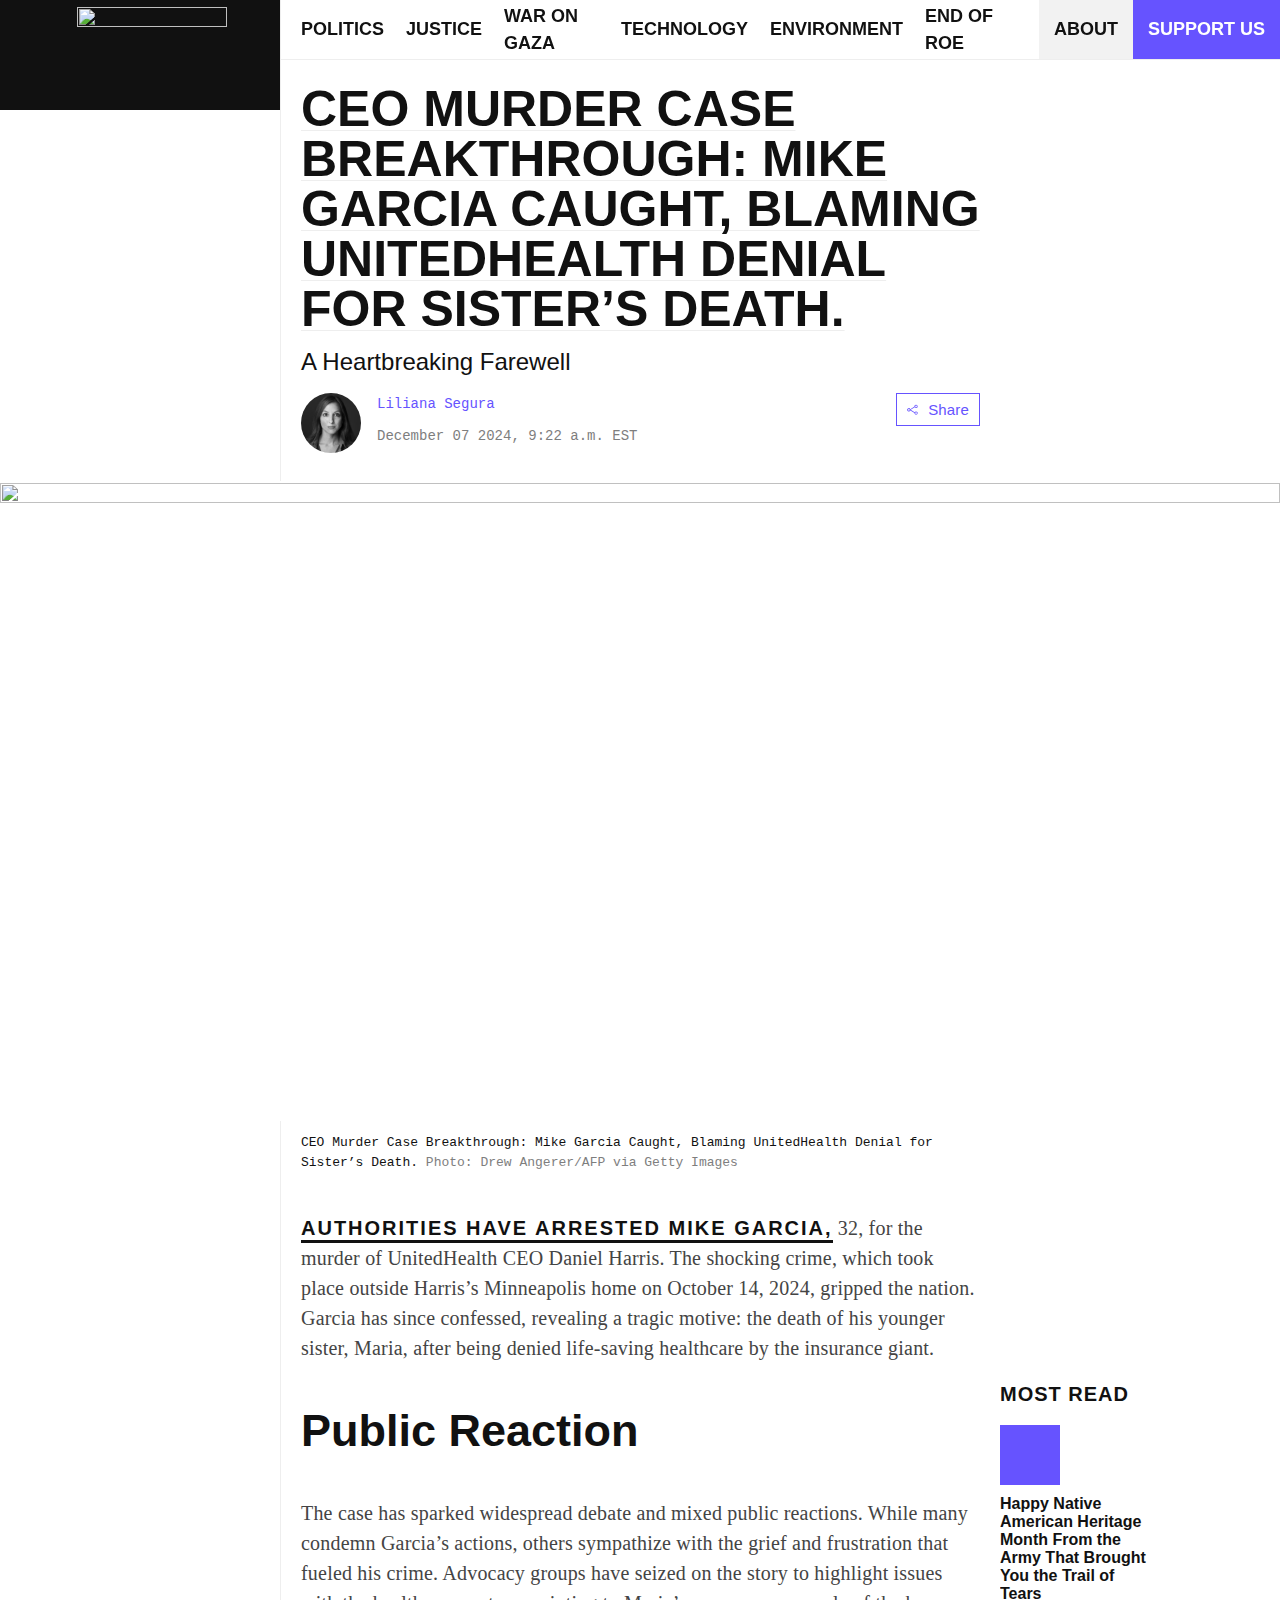
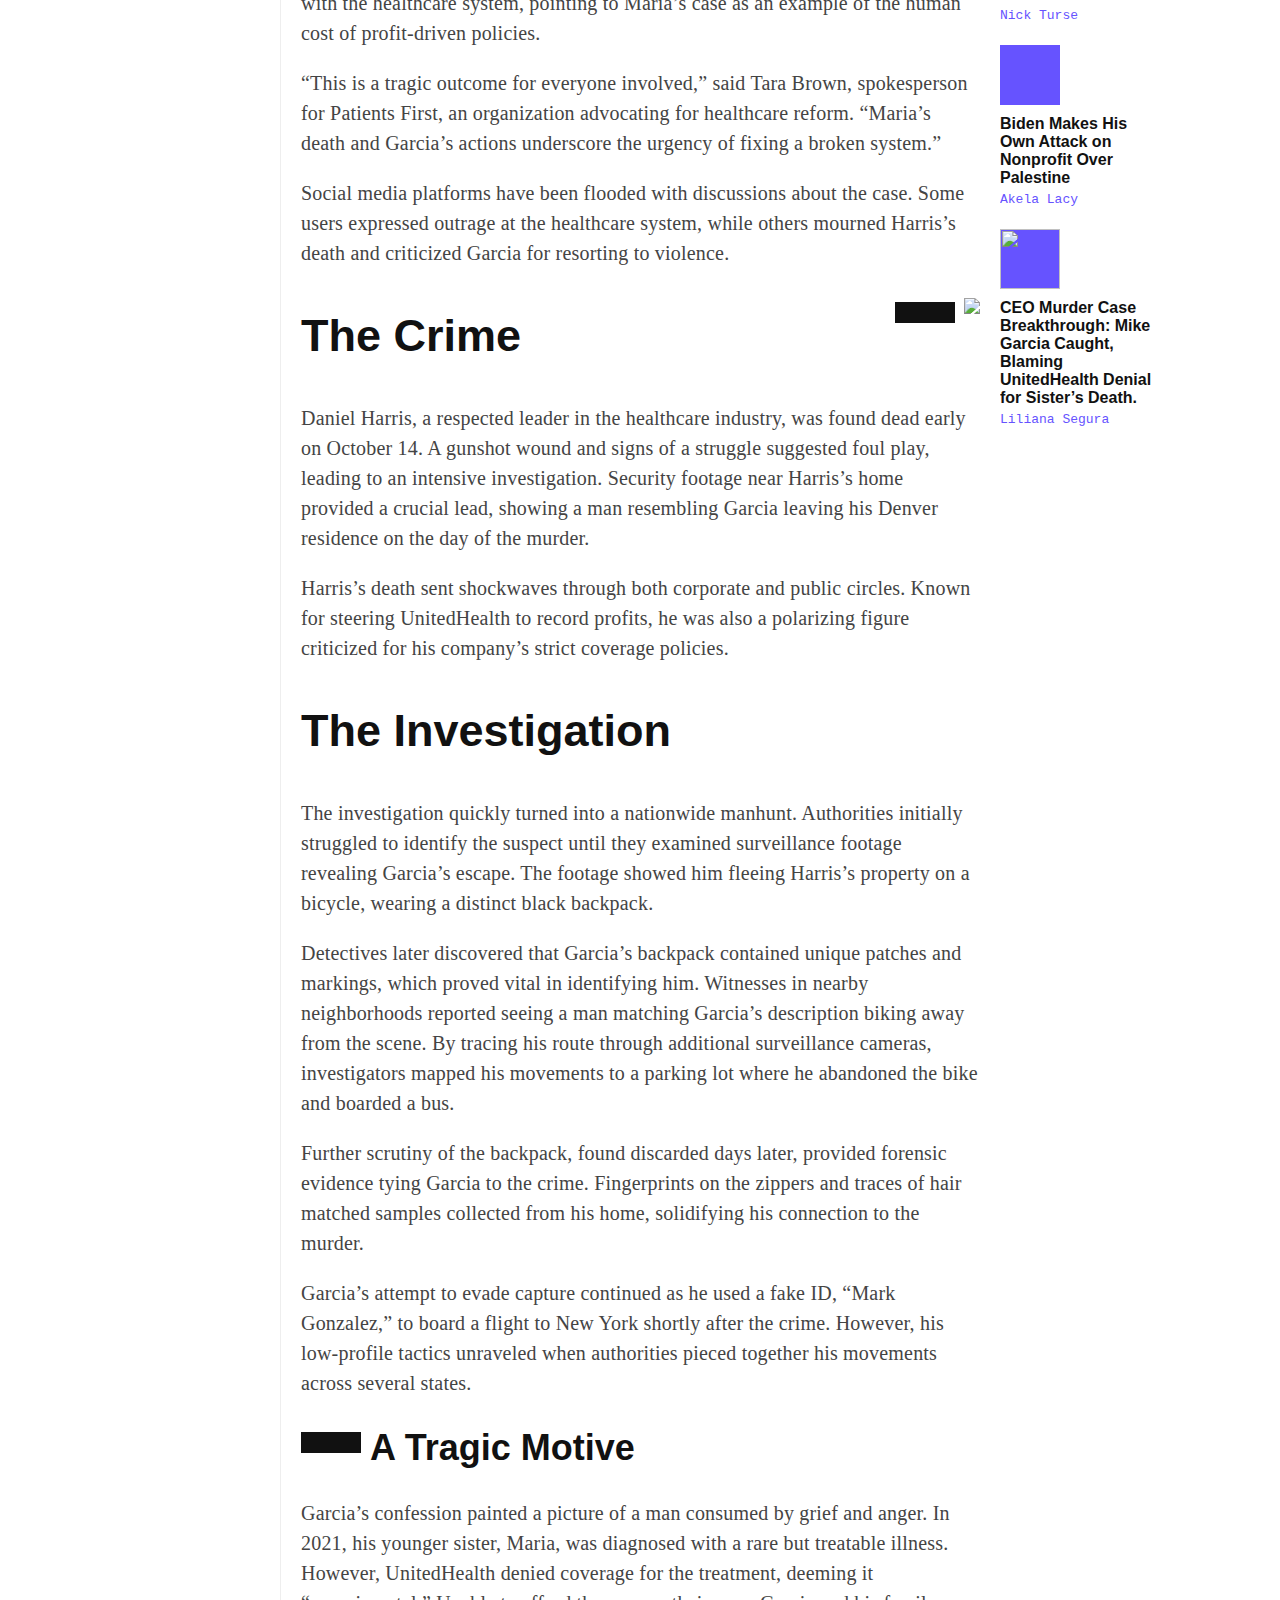
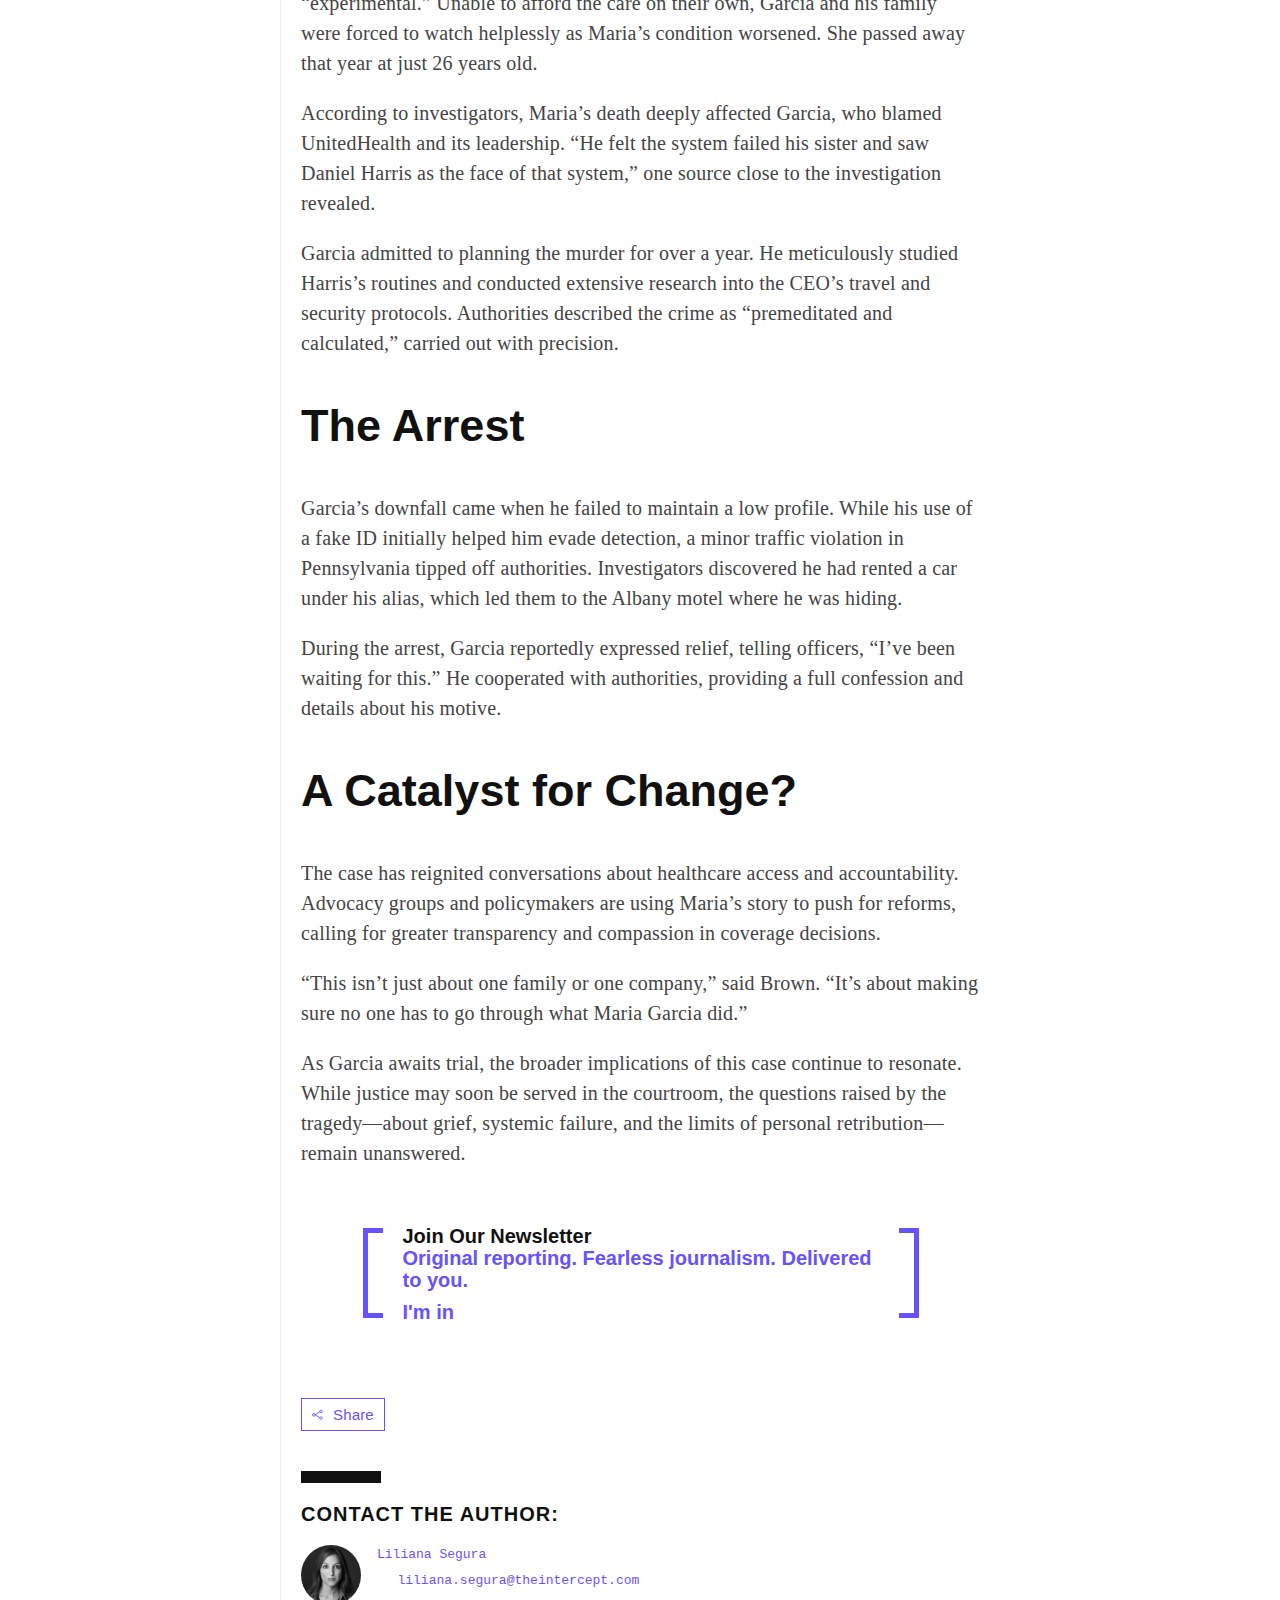
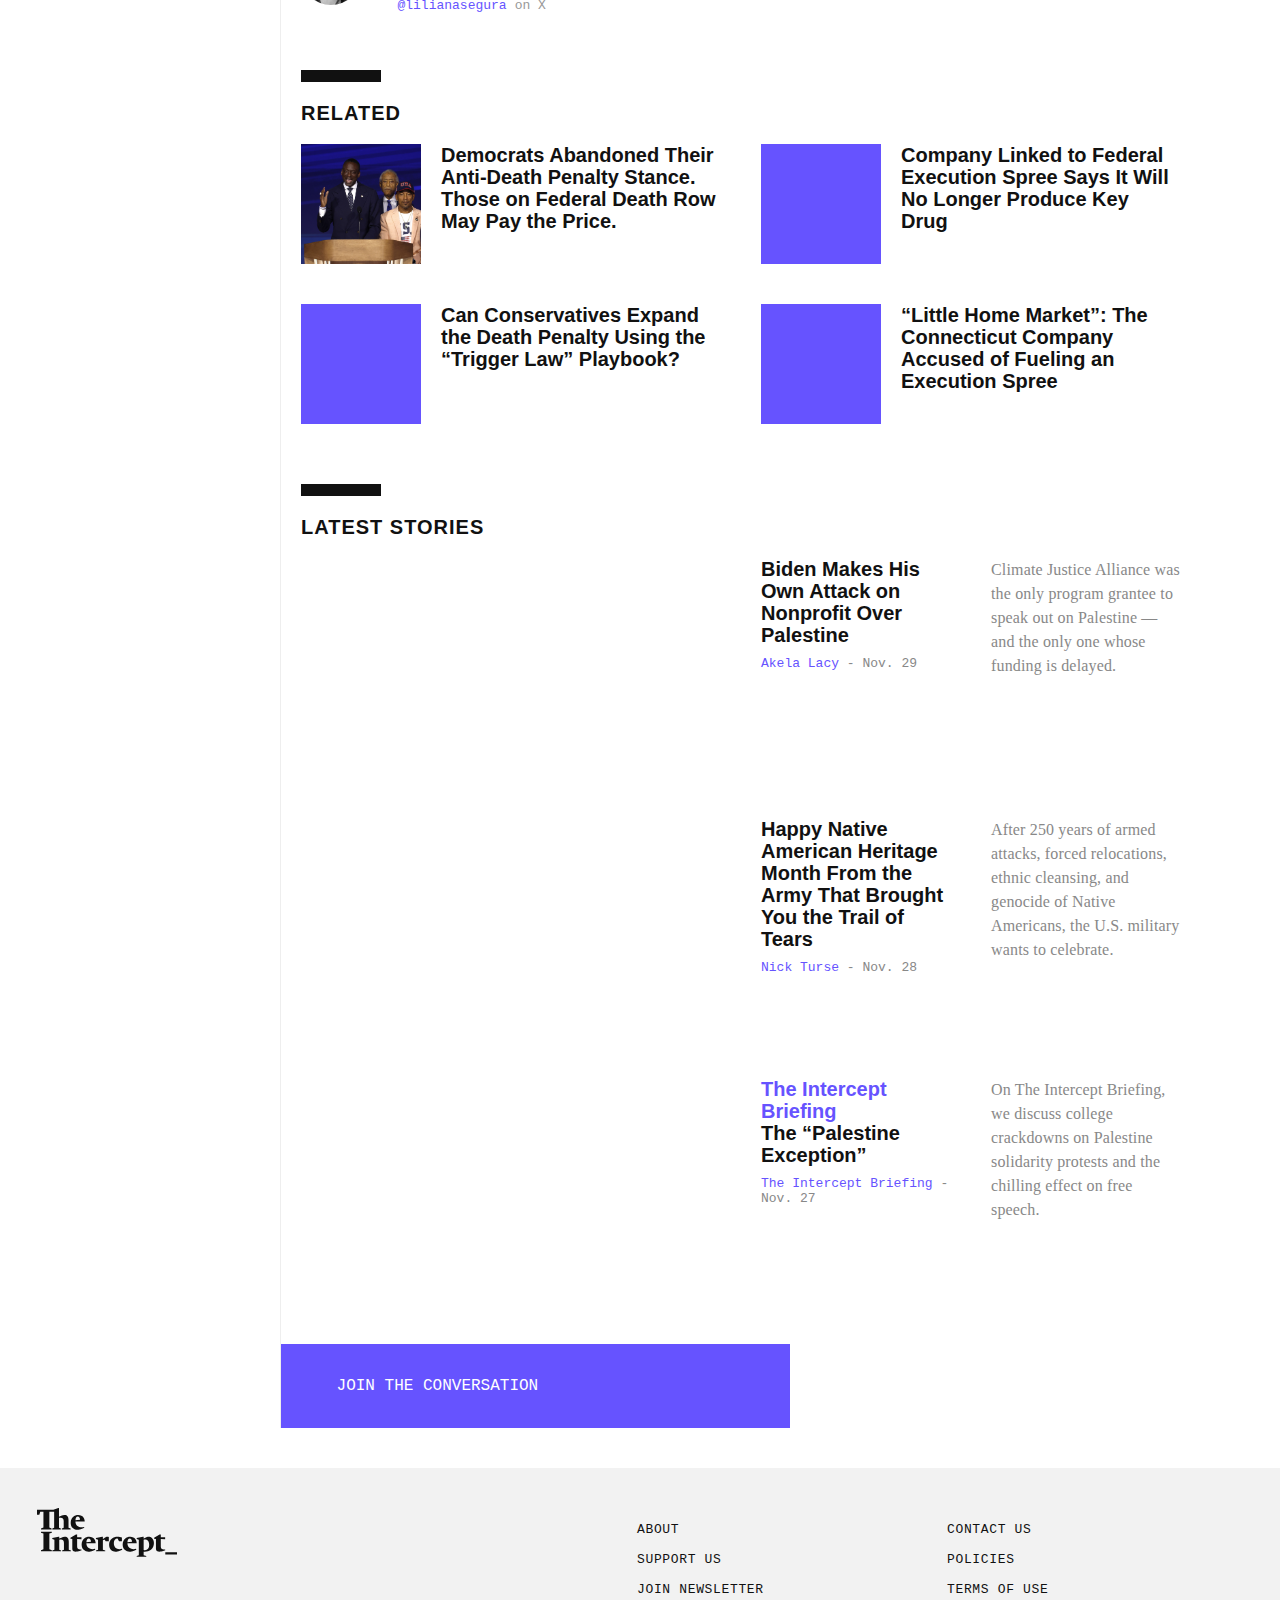
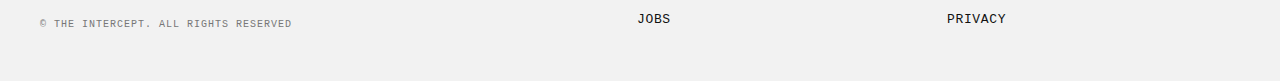
==== theintercept.com/2024/11/27/ceo-murder-case-breakthrough-mike-garcia-caught-blaming-unitedhealth-denial-for-sisters-death/index.html @ 6672f97d "Add files via upload" ====
<!DOCTYPE html>
<!--
 ______  __              ______          __                                       __
/\__  _\/\ \            /\__  _\        /\ \__                                   /\ \__
\/_/\ \/\ \ \___      __\/_/\ \/     ___\ \ ,_\    __   _ __   ___     __   _____\ \ ,_\
   \ \ \ \ \  _ `\  /'__`\ \ \ \   /' _ `\ \ \/  /'__`\/\`'__\/'___\ /'__`\/\ '__`\ \ \/
    \ \ \ \ \ \ \ \/\  __/  \_\ \__/\ \/\ \ \ \_/\  __/\ \ \//\ \__//\  __/\ \ \L\ \ \ \_
     \ \_\ \ \_\ \_\ \____\ /\_____\ \_\ \_\ \__\ \____\\ \_\\ \____\ \____\\ \ ,__/\ \__\
      \/_/  \/_/\/_/\/____/ \/_____/\/_/\/_/\/__/\/____/ \/_/ \/____/\/____/ \ \ \/  \/__/
                                                                              \ \_\
                                                                               \/_/
-->
<html lang="en-US">

<meta http-equiv="content-type" content="text/html;charset=UTF-8" />
<head>
    <meta charset="UTF-8">
    <meta name="viewport" content="width=device-width">
    <link rel="profile" href="http://gmpg.org/xfn/11">
    <link rel="pingback" href="https://theintercept.com/xmlrpc.php">
    <link rel="apple-touch-icon" sizes="57x57" href="../../../../wp-content/themes/intercept/assets/icons/apple-touch-icon-57x57.png">
    <link rel="apple-touch-icon" sizes="60x60" href="../../../../wp-content/themes/intercept/assets/icons/apple-touch-icon-60x60.png">
    <link rel="apple-touch-icon" sizes="72x72" href="../../../../wp-content/themes/intercept/assets/icons/apple-touch-icon-72x72.png">
    <link rel="apple-touch-icon" sizes="76x76" href="../../../../wp-content/themes/intercept/assets/icons/apple-touch-icon-76x76.png">
    <link rel="apple-touch-icon" sizes="114x114" href="../../../../wp-content/themes/intercept/assets/icons/apple-touch-icon-114x114.png">
    <link rel="apple-touch-icon" sizes="120x120" href="../../../../wp-content/themes/intercept/assets/icons/apple-touch-icon-120x120.png">
    <link rel="apple-touch-icon" sizes="144x144" href="../../../../wp-content/themes/intercept/assets/icons/apple-touch-icon-144x144.png">
    <link rel="apple-touch-icon" sizes="152x152" href="../../../../wp-content/themes/intercept/assets/icons/apple-touch-icon-152x152.png">
    <link rel="apple-touch-icon" sizes="180x180" href="../../../../wp-content/themes/intercept/assets/icons/apple-touch-icon-180x180.png">
    <link rel="icon" type="image/png" href="../../../../wp-content/themes/intercept/assets/icons/favicon-32x32.png" sizes="32x32">
    <link rel="icon" type="image/png" href="../../../../wp-content/themes/intercept/assets/icons/android-chrome-192x192.png" sizes="192x192">
    <link rel="icon" type="image/png" href="../../../../wp-content/themes/intercept/assets/icons/favicon-96x96.png" sizes="96x96">
    <link rel="icon" type="image/png" href="../../../../wp-content/themes/intercept/assets/icons/favicon-16x16.png" sizes="16x16">
    <link rel="shortcut icon" href="https://theintercept.com/wp-content/themes/intercept/assets/icons/favicon.ico">
    <meta name="theme-color" content="#000000" />

    <link rel="preload" href="https://theintercept.com/wp-content/themes/intercept/assets/fonts/TIActuBetaHeavy.woff2" as="font" type="font/woff2" crossorigin>
    <link rel="preload" href="https://theintercept.com/wp-content/themes/intercept/assets/fonts/TIActuBetaBold.woff2" as="font" type="font/woff2" crossorigin>
    <link rel="preload" href="https://theintercept.com/wp-content/themes/intercept/assets/fonts/TIActuBetaMonoRegular.woff2" as="font" type="font/woff2" crossorigin>
    <link rel="preload" href="https://theintercept.com/wp-content/themes/intercept/assets/fonts/TI-Icons-2.woff2" as="font" type="font/woff2" crossorigin>

    <meta name='robots' content='index, follow, max-image-preview:large, max-snippet:-1, max-video-preview:-1' />
    <style>
        img:is([sizes="auto" i], [sizes^="auto," i]) {
            contain-intrinsic-size: 3000px 1500px
        }
    </style>

    <title>CEO Murder Case Breakthrough: Mike Garcia Caught, Blaming UnitedHealth Denial for Sister’s Death.</title>
    <meta name="description" content="CEO Murder Case Breakthrough: Mike Garcia Caught, Blaming UnitedHealth Denial for Sister’s Death." />
    <link rel="canonical" href="index.html" />
    <meta property="og:locale" content="en_US" />
    <meta property="og:type" content="article" />
    <meta property="og:title" content="CEO Murder Case Breakthrough: Mike Garcia Caught, Blaming UnitedHealth Denial for Sister’s Death." />
    <meta property="og:description" content="CEO Murder Case Breakthrough: Mike Garcia Caught, Blaming UnitedHealth Denial for Sister’s Death." />
    <meta property="og:url" content="https://theintercept.com/2024/11/27/biden-trump-commutations-death-row-executions/" />
    <meta property="og:site_name" content="The Intercept" />
    <meta property="article:author" content="https://www.facebook.com/lilianasegura" />
    <meta property="article:published_time" content="2024-11-27T16:27:50+00:00" />
    <meta property="article:modified_time" content="2024-12-01T01:17:07+00:00" />
    <meta name="author" content="Liliana Segura" />
    <meta name="twitter:card" content="summary_large_image" />
    <meta name="twitter:image" content="https://theintercept.com/wp-content/uploads/2024/11/GettyImages-2186002703-e1732716864247.jpg?fit=7307%2C3653&w=2048" />
    <meta name="twitter:site" content="@theintercept" />
    <meta name="twitter:label1" content="Written by" />
    <meta name="twitter:data1" content="Liliana Segura" />
    <meta name="twitter:label2" content="Est. reading time" />
    <meta name="twitter:data2" content="7 minutes" />
    <script type="application/ld+json" class="yoast-schema-graph">{"@context":"https://schema.org","@graph":[{"@type":"WebPage","@id":"https://theintercept.com/2024/11/27/biden-trump-commutations-death-row-executions/","url":"https://theintercept.com/2024/11/27/biden-trump-commutations-death-row-executions/","name":"CEO Murder Case Breakthrough: Mike Garcia Caught, Blaming UnitedHealth Denial for Sister’s Death.","isPartOf":{"@id":"https://theintercept.com/#website"},"primaryImageOfPage":{"@id":"https://theintercept.com/2024/11/27/biden-trump-commutations-death-row-executions/#primaryimage"},"image":{"@id":"https://theintercept.com/2024/11/27/biden-trump-commutations-death-row-executions/#primaryimage"},"thumbnailUrl":"https://theintercept.com/wp-content/uploads/2024/11/GettyImages-2186002703-e1732716864247.jpg?fit=7307%2C3653","datePublished":"2024-11-27T16:27:50+00:00","dateModified":"2024-12-01T01:17:07+00:00","author":{"@id":"https://theintercept.com/#/schema/person/10b9a600c3a741c66a75d895106a2e74"},"description":"With Donald Trump returning to the White House, only mass commutations by Biden will stop another federal execution spree.","breadcrumb":{"@id":"https://theintercept.com/2024/11/27/biden-trump-commutations-death-row-executions/#breadcrumb"},"inLanguage":"en-US","potentialAction":[{"@type":"ReadAction","target":["https://theintercept.com/2024/11/27/biden-trump-commutations-death-row-executions/"]}]},{"@type":"ImageObject","inLanguage":"en-US","@id":"https://theintercept.com/2024/11/27/biden-trump-commutations-death-row-executions/#primaryimage","url":"https://theintercept.com/wp-content/uploads/2024/11/GettyImages-2186002703-e1732716864247.jpg?fit=7307%2C3653","contentUrl":"https://theintercept.com/wp-content/uploads/2024/11/GettyImages-2186002703-e1732716864247.jpg?fit=7307%2C3653","width":7307,"height":3653,"caption":"President Joe Biden walks through the Rose Garden before pardoning the National Thanksgiving Turkeys Peach and Blosson during an event on the South Lawn of the White House in Washington, D.C., on November 25, 2024."},{"@type":"BreadcrumbList","@id":"https://theintercept.com/2024/11/27/biden-trump-commutations-death-row-executions/#breadcrumb","itemListElement":[{"@type":"ListItem","position":1,"name":"Home","item":"https://theintercept.com/"},{"@type":"ListItem","position":2,"name":"CEO Murder Case Breakthrough: Mike Garcia Caught, Blaming UnitedHealth Denial for Sister’s Death."}]},{"@type":"WebSite","@id":"https://theintercept.com/#website","url":"https://theintercept.com/","name":"The Intercept","description":"","potentialAction":[{"@type":"SearchAction","target":{"@type":"EntryPoint","urlTemplate":"https://theintercept.com/?s={search_term_string}"},"query-input":"required name=search_term_string"}],"inLanguage":"en-US"},{"@type":"Person","@id":"https://theintercept.com/#/schema/person/10b9a600c3a741c66a75d895106a2e74","name":"Liliana Segura","image":{"@type":"ImageObject","inLanguage":"en-US","@id":"https://theintercept.com/#/schema/person/image/6a15698508a372350ef7f65454e77b45","url":"https://theintercept.com/wp-content/uploads/2018/04/Q2A3391-1523551189.jpg","contentUrl":"https://theintercept.com/wp-content/uploads/2018/04/Q2A3391-1523551189.jpg","caption":"Liliana Segura"},"description":"Liliana Segura is an award-winning investigative journalist covering the U.S. criminal justice system, with a longtime focus on harsh sentencing, the death penalty, and wrongful convictions. She was previously an associate editor at the Nation Magazine, where she edited a number of award-winning stories and earned a 2014 Media for a Just Society Award for her writing on prison profiteering. While at The Intercept, Segura has received the Texas Gavel Award in 2016 and the 2017 Innocence Network Journalism Award for her investigations into convictions in Arizona and Ohio. In 2019 she was honored in the Abolitionist category of the Frederick Douglass 200, a recognition given by the Frederick Douglass Family Initiatives and the Antiracist Research and Policy Center at American University. Segura has appeared on NPR, MSNBC, CNN International, Democracy Now!, and numerous other outlets. Her speaking engagements have included public interviews with authors such as Michelle Alexander and Bryan Stevenson. Her writing has appeared in the Washington Post and Colorlines, and has been reprinted in outlets ranging from prison magazines to the anthologies \"The Best American Legal Writing\" and \"Against Equality: Prisons Will Not Protect You.” She lives in Nashville, Tennessee.","sameAs":["https://www.facebook.com/lilianasegura"],"url":"https://theintercept.com/staff/liliana-segura/"}]}</script>


    <link rel='dns-prefetch' href='http://cdn.parsely.com/' />
    <link rel='dns-prefetch' href='http://stats.wp.com/' />
    <link rel='dns-prefetch' href='http://www.googletagmanager.com/' />
    <link rel='stylesheet' id='wp-block-library-css' href='../../../../wp-includes/css/dist/block-library/style.min9704.css?ver=6.7.1' media='all' />
    <style id='wp-block-library-theme-inline-css'>
        .wp-block-audio :where(figcaption) {
            color: #555;
            font-size: 13px;
            text-align: center
        }

        .is-dark-theme .wp-block-audio :where(figcaption) {
            color: #ffffffa6
        }

        .wp-block-audio {
            margin: 0 0 1em
        }

        .wp-block-code {
            border: 1px solid #ccc;
            border-radius: 4px;
            font-family: Menlo,Consolas,monaco,monospace;
            padding: .8em 1em
        }

        .wp-block-embed :where(figcaption) {
            color: #555;
            font-size: 13px;
            text-align: center
        }

        .is-dark-theme .wp-block-embed :where(figcaption) {
            color: #ffffffa6
        }

        .wp-block-embed {
            margin: 0 0 1em
        }

        .blocks-gallery-caption {
            color: #555;
            font-size: 13px;
            text-align: center
        }

        .is-dark-theme .blocks-gallery-caption {
            color: #ffffffa6
        }

        :root :where(.wp-block-image figcaption) {
            color: #555;
            font-size: 13px;
            text-align: center
        }

        .is-dark-theme :root :where(.wp-block-image figcaption) {
            color: #ffffffa6
        }

        .wp-block-image {
            margin: 0 0 1em
        }

        .wp-block-pullquote {
            border-bottom: 4px solid;
            border-top: 4px solid;
            color: currentColor;
            margin-bottom: 1.75em
        }

            .wp-block-pullquote cite, .wp-block-pullquote footer, .wp-block-pullquote__citation {
                color: currentColor;
                font-size: .8125em;
                font-style: normal;
                text-transform: uppercase
            }

        .wp-block-quote {
            border-left: .25em solid;
            margin: 0 0 1.75em;
            padding-left: 1em
        }

            .wp-block-quote cite, .wp-block-quote footer {
                color: currentColor;
                font-size: .8125em;
                font-style: normal;
                position: relative
            }

            .wp-block-quote:where(.has-text-align-right) {
                border-left: none;
                border-right: .25em solid;
                padding-left: 0;
                padding-right: 1em
            }

            .wp-block-quote:where(.has-text-align-center) {
                border: none;
                padding-left: 0
            }

            .wp-block-quote.is-large, .wp-block-quote.is-style-large, .wp-block-quote:where(.is-style-plain) {
                border: none
            }

        .wp-block-search .wp-block-search__label {
            font-weight: 700
        }

        .wp-block-search__button {
            border: 1px solid #ccc;
            padding: .375em .625em
        }

        :where(.wp-block-group.has-background) {
            padding: 1.25em 2.375em
        }

        .wp-block-separator.has-css-opacity {
            opacity: .4
        }

        .wp-block-separator {
            border: none;
            border-bottom: 2px solid;
            margin-left: auto;
            margin-right: auto
        }

            .wp-block-separator.has-alpha-channel-opacity {
                opacity: 1
            }

            .wp-block-separator:not(.is-style-wide):not(.is-style-dots) {
                width: 100px
            }

            .wp-block-separator.has-background:not(.is-style-dots) {
                border-bottom: none;
                height: 1px
            }

            .wp-block-separator.has-background:not(.is-style-wide):not(.is-style-dots) {
                height: 2px
            }

        .wp-block-table {
            margin: 0 0 1em
        }

            .wp-block-table td, .wp-block-table th {
                word-break: normal
            }

            .wp-block-table :where(figcaption) {
                color: #555;
                font-size: 13px;
                text-align: center
            }

        .is-dark-theme .wp-block-table :where(figcaption) {
            color: #ffffffa6
        }

        .wp-block-video :where(figcaption) {
            color: #555;
            font-size: 13px;
            text-align: center
        }

        .is-dark-theme .wp-block-video :where(figcaption) {
            color: #ffffffa6
        }

        .wp-block-video {
            margin: 0 0 1em
        }

        :root :where(.wp-block-template-part.has-background) {
            margin-bottom: 0;
            margin-top: 0;
            padding: 1.25em 2.375em
        }
    </style>
    <style id='safe-svg-svg-icon-style-inline-css'>
        .safe-svg-cover {
            text-align: center
        }

            .safe-svg-cover .safe-svg-inside {
                display: inline-block;
                max-width: 100%
            }

            .safe-svg-cover svg {
                height: 100%;
                max-height: 100%;
                max-width: 100%;
                width: 100%
            }
    </style>
    <style id='wp-parsely-recommendations-style-inline-css'>
        .parsely-recommendations-list-title {
            font-size: 1.2em
        }

        .parsely-recommendations-list {
            list-style: none;
            padding: unset
        }

        .parsely-recommendations-cardbody {
            overflow: hidden;
            padding: .8em;
            text-overflow: ellipsis;
            white-space: nowrap
        }

        .parsely-recommendations-cardmedia {
            padding: .8em .8em 0
        }
    </style>
    <link rel='stylesheet' id='mediaelement-css' href='../../../../wp-includes/js/mediaelement/mediaelementplayer-legacy.min1f61.css?ver=4.2.17' media='all' />
    <link rel='stylesheet' id='wp-mediaelement-css' href='../../../../wp-includes/js/mediaelement/wp-mediaelement.min9704.css?ver=6.7.1' media='all' />
    <style id='jetpack-sharing-buttons-style-inline-css'>
        .jetpack-sharing-buttons__services-list {
            display: flex;
            flex-direction: row;
            flex-wrap: wrap;
            gap: 0;
            list-style-type: none;
            margin: 5px;
            padding: 0
        }

            .jetpack-sharing-buttons__services-list.has-small-icon-size {
                font-size: 12px
            }

            .jetpack-sharing-buttons__services-list.has-normal-icon-size {
                font-size: 16px
            }

            .jetpack-sharing-buttons__services-list.has-large-icon-size {
                font-size: 24px
            }

            .jetpack-sharing-buttons__services-list.has-huge-icon-size {
                font-size: 36px
            }

        @media print {
            .jetpack-sharing-buttons__services-list {
                display: none !important
            }
        }

        .editor-styles-wrapper .wp-block-jetpack-sharing-buttons {
            gap: 0;
            padding-inline-start: 0
        }

        ul.jetpack-sharing-buttons__services-list.has-background {
            padding: 1.25em 2.375em
        }
    </style>
    <style id='intercept-newsletter-style-inline-css'>
        .newsletter-block__wrapper::before {
            content: '';
            position: absolute;
            top: -12px;
            bottom: -12px;
            left: 15px;
            max-width: 355px;
            right: 15px;
            z-index: 0;
        }
    </style>
    <link rel='stylesheet' id='intercept-category-showcase-style-css' href='../../../../wp-content/themes/intercept/blocks/category-showcase/category-showcase9704.css?ver=6.7.1' media='all' />
    <link rel='stylesheet' id='intercept-podcast-showcase-style-css' href='../../../../wp-content/themes/intercept/blocks/podcast-showcase/podcast-showcase9704.css?ver=6.7.1' media='all' />
    <link rel='stylesheet' id='intercept-top-stories-style-css' href='../../../../wp-content/themes/intercept/blocks/top-stories/top-stories9704.css?ver=6.7.1' media='all' />
    <style id='elasticpress-facet-style-inline-css'>
        .widget_ep-facet input[type=search], .wp-block-elasticpress-facet input[type=search] {
            margin-bottom: 1rem
        }

        .widget_ep-facet .searchable .inner, .wp-block-elasticpress-facet .searchable .inner {
            max-height: 20em;
            overflow: scroll
        }

        .widget_ep-facet .term.hide, .wp-block-elasticpress-facet .term.hide {
            display: none
        }

        .widget_ep-facet .empty-term, .wp-block-elasticpress-facet .empty-term {
            opacity: .5;
            position: relative
        }

            .widget_ep-facet .empty-term:after, .wp-block-elasticpress-facet .empty-term:after {
                bottom: 0;
                content: " ";
                display: block;
                left: 0;
                position: absolute;
                right: 0;
                top: 0;
                width: 100%;
                z-index: 2
            }

        .widget_ep-facet .level-1, .wp-block-elasticpress-facet .level-1 {
            padding-left: 20px
        }

        .widget_ep-facet .level-2, .wp-block-elasticpress-facet .level-2 {
            padding-left: 40px
        }

        .widget_ep-facet .level-3, .wp-block-elasticpress-facet .level-3 {
            padding-left: 60px
        }

        .widget_ep-facet .level-4, .wp-block-elasticpress-facet .level-4 {
            padding-left: 5pc
        }

        .widget_ep-facet .level-5, .wp-block-elasticpress-facet .level-5 {
            padding-left: 75pt
        }

        .widget_ep-facet input[disabled], .wp-block-elasticpress-facet input[disabled] {
            cursor: pointer;
            opacity: 1
        }

        .widget_ep-facet .term a, .wp-block-elasticpress-facet .term a {
            -webkit-box-align: center;
            -ms-flex-align: center;
            align-items: center;
            display: -webkit-box;
            display: -ms-flexbox;
            display: flex;
            position: relative
        }

            .widget_ep-facet .term a:hover .ep-checkbox, .wp-block-elasticpress-facet .term a:hover .ep-checkbox {
                background-color: #ccc
            }

        .ep-checkbox {
            -webkit-box-align: center;
            -ms-flex-align: center;
            -ms-flex-negative: 0;
            -webkit-box-pack: center;
            -ms-flex-pack: center;
            align-items: center;
            background-color: #eee;
            display: -webkit-box;
            display: -ms-flexbox;
            display: flex;
            flex-shrink: 0;
            height: 1em;
            justify-content: center;
            margin-right: .25em;
            width: 1em
        }

            .ep-checkbox:after {
                border: solid #fff;
                border-width: 0 .125em .125em 0;
                content: "";
                display: none;
                height: .5em;
                -webkit-transform: rotate(45deg);
                transform: rotate(45deg);
                width: .25em
            }

            .ep-checkbox.checked {
                background-color: #5e5e5e
            }

                .ep-checkbox.checked:after {
                    display: block
                }
    </style>
    <link rel='stylesheet' id='elasticpress-related-posts-block-css' href='../../../../wp-content/mu-plugins/search/elasticpress/dist/css/related-posts-block-styles.min3a05.css?ver=4.2.2' media='all' />
    <style id='global-styles-inline-css'>
        :root {
            --wp--preset--aspect-ratio--square: 1;
            --wp--preset--aspect-ratio--4-3: 4/3;
            --wp--preset--aspect-ratio--3-4: 3/4;
            --wp--preset--aspect-ratio--3-2: 3/2;
            --wp--preset--aspect-ratio--2-3: 2/3;
            --wp--preset--aspect-ratio--16-9: 16/9;
            --wp--preset--aspect-ratio--9-16: 9/16;
            --wp--preset--color--black: #000000;
            --wp--preset--color--cyan-bluish-gray: #abb8c3;
            --wp--preset--color--white: #ffffff;
            --wp--preset--color--pale-pink: #f78da7;
            --wp--preset--color--vivid-red: #cf2e2e;
            --wp--preset--color--luminous-vivid-orange: #ff6900;
            --wp--preset--color--luminous-vivid-amber: #fcb900;
            --wp--preset--color--light-green-cyan: #7bdcb5;
            --wp--preset--color--vivid-green-cyan: #00d084;
            --wp--preset--color--pale-cyan-blue: #8ed1fc;
            --wp--preset--color--vivid-cyan-blue: #0693e3;
            --wp--preset--color--vivid-purple: #9b51e0;
            --wp--preset--color--light-purple: #F7F7FF;
            --wp--preset--color--light-gray: #eeeeee;
            --wp--preset--color--blue: #64B5F6;
            --wp--preset--color--light-blue: #c9d5ff;
            --wp--preset--color--yellow: #f7e871;
            --wp--preset--gradient--vivid-cyan-blue-to-vivid-purple: linear-gradient(135deg,rgba(6,147,227,1) 0%,rgb(155,81,224) 100%);
            --wp--preset--gradient--light-green-cyan-to-vivid-green-cyan: linear-gradient(135deg,rgb(122,220,180) 0%,rgb(0,208,130) 100%);
            --wp--preset--gradient--luminous-vivid-amber-to-luminous-vivid-orange: linear-gradient(135deg,rgba(252,185,0,1) 0%,rgba(255,105,0,1) 100%);
            --wp--preset--gradient--luminous-vivid-orange-to-vivid-red: linear-gradient(135deg,rgba(255,105,0,1) 0%,rgb(207,46,46) 100%);
            --wp--preset--gradient--very-light-gray-to-cyan-bluish-gray: linear-gradient(135deg,rgb(238,238,238) 0%,rgb(169,184,195) 100%);
            --wp--preset--gradient--cool-to-warm-spectrum: linear-gradient(135deg,rgb(74,234,220) 0%,rgb(151,120,209) 20%,rgb(207,42,186) 40%,rgb(238,44,130) 60%,rgb(251,105,98) 80%,rgb(254,248,76) 100%);
            --wp--preset--gradient--blush-light-purple: linear-gradient(135deg,rgb(255,206,236) 0%,rgb(152,150,240) 100%);
            --wp--preset--gradient--blush-bordeaux: linear-gradient(135deg,rgb(254,205,165) 0%,rgb(254,45,45) 50%,rgb(107,0,62) 100%);
            --wp--preset--gradient--luminous-dusk: linear-gradient(135deg,rgb(255,203,112) 0%,rgb(199,81,192) 50%,rgb(65,88,208) 100%);
            --wp--preset--gradient--pale-ocean: linear-gradient(135deg,rgb(255,245,203) 0%,rgb(182,227,212) 50%,rgb(51,167,181) 100%);
            --wp--preset--gradient--electric-grass: linear-gradient(135deg,rgb(202,248,128) 0%,rgb(113,206,126) 100%);
            --wp--preset--gradient--midnight: linear-gradient(135deg,rgb(2,3,129) 0%,rgb(40,116,252) 100%);
            --wp--preset--font-size--small: 13px;
            --wp--preset--font-size--medium: 20px;
            --wp--preset--font-size--large: 36px;
            --wp--preset--font-size--x-large: 42px;
            --wp--preset--font-family--swift-neue: SwiftNeue;
            --wp--preset--font-family--ti-actu-beta: TIActuBeta;
            --wp--preset--font-family--ti-icons: TI-Icons;
            --wp--preset--font-family--tiactu-beta-mono: TIActuBetaMono;
            --wp--preset--spacing--20: 0.44rem;
            --wp--preset--spacing--30: 0.67rem;
            --wp--preset--spacing--40: 1rem;
            --wp--preset--spacing--50: 1.5rem;
            --wp--preset--spacing--60: 2.25rem;
            --wp--preset--spacing--70: 3.38rem;
            --wp--preset--spacing--80: 5.06rem;
            --wp--preset--shadow--natural: 6px 6px 9px rgba(0, 0, 0, 0.2);
            --wp--preset--shadow--deep: 12px 12px 50px rgba(0, 0, 0, 0.4);
            --wp--preset--shadow--sharp: 6px 6px 0px rgba(0, 0, 0, 0.2);
            --wp--preset--shadow--outlined: 6px 6px 0px -3px rgba(255, 255, 255, 1), 6px 6px rgba(0, 0, 0, 1);
            --wp--preset--shadow--crisp: 6px 6px 0px rgba(0, 0, 0, 1);
        }

        p {
            --wp--preset--font-size--normal: 1em;
            --wp--preset--font-size--medium: 1.15em;
        }

        .wp-block-group {
            --wp--preset--color--light-purple: #F7F7FF;
            --wp--preset--color--light-gray: #eeeeee;
            --wp--preset--color--blue: #64B5F6;
            --wp--preset--color--dark: #111111;
            --wp--preset--color--dark-blue: #3f69ff;
            --wp--preset--color--yellow: #f7e871;
        }

        .wp-block-heading {
            --wp--preset--font-size--extra-large: 3.125em;
            --wp--preset--font-size--very-large: 2.5em;
            --wp--preset--font-size--large: 2.25em;
            --wp--preset--font-size--medium: 2em;
            --wp--preset--font-size--small: 1em;
            --wp--preset--font-size--very-small: 0.875em;
            --wp--preset--font-size--extra-small: 0.75em;
        }

        .wp-block-quote {
            --wp--preset--color--dark: #111111;
            --wp--preset--color--yellow: #f7e871;
        }

        .wp-block-intercept-toc-heading {
            --wp--preset--font-size--extra-large: 3.125em;
            --wp--preset--font-size--very-large: 2.5em;
            --wp--preset--font-size--large: 2.25em;
            --wp--preset--font-size--medium: 2em;
            --wp--preset--font-size--small: 1em;
            --wp--preset--font-size--very-small: 0.875em;
            --wp--preset--font-size--extra-small: 0.75em;
        }

        :root {
            --wp--style--global--content-size: 660px;
            --wp--style--global--wide-size: 1300px;
        }

        :where(body) {
            margin: 0;
        }

        .wp-site-blocks > .alignleft {
            float: left;
            margin-right: 2em;
        }

        .wp-site-blocks > .alignright {
            float: right;
            margin-left: 2em;
        }

        .wp-site-blocks > .aligncenter {
            justify-content: center;
            margin-left: auto;
            margin-right: auto;
        }

        :where(.wp-site-blocks) > * {
            margin-block-start: 24px;
            margin-block-end: 0;
        }

        :where(.wp-site-blocks) > :first-child {
            margin-block-start: 0;
        }

        :where(.wp-site-blocks) > :last-child {
            margin-block-end: 0;
        }

        :root {
            --wp--style--block-gap: 24px;
        }

            :root :where(.is-layout-flow) > :first-child {
                margin-block-start: 0;
            }

            :root :where(.is-layout-flow) > :last-child {
                margin-block-end: 0;
            }

            :root :where(.is-layout-flow) > * {
                margin-block-start: 24px;
                margin-block-end: 0;
            }

            :root :where(.is-layout-constrained) > :first-child {
                margin-block-start: 0;
            }

            :root :where(.is-layout-constrained) > :last-child {
                margin-block-end: 0;
            }

            :root :where(.is-layout-constrained) > * {
                margin-block-start: 24px;
                margin-block-end: 0;
            }

            :root :where(.is-layout-flex) {
                gap: 24px;
            }

            :root :where(.is-layout-grid) {
                gap: 24px;
            }

        .is-layout-flow > .alignleft {
            float: left;
            margin-inline-start: 0;
            margin-inline-end: 2em;
        }

        .is-layout-flow > .alignright {
            float: right;
            margin-inline-start: 2em;
            margin-inline-end: 0;
        }

        .is-layout-flow > .aligncenter {
            margin-left: auto !important;
            margin-right: auto !important;
        }

        .is-layout-constrained > .alignleft {
            float: left;
            margin-inline-start: 0;
            margin-inline-end: 2em;
        }

        .is-layout-constrained > .alignright {
            float: right;
            margin-inline-start: 2em;
            margin-inline-end: 0;
        }

        .is-layout-constrained > .aligncenter {
            margin-left: auto !important;
            margin-right: auto !important;
        }

        .is-layout-constrained > :where(:not(.alignleft):not(.alignright):not(.alignfull)) {
            max-width: var(--wp--style--global--content-size);
            margin-left: auto !important;
            margin-right: auto !important;
        }

        .is-layout-constrained > .alignwide {
            max-width: var(--wp--style--global--wide-size);
        }

        body .is-layout-flex {
            display: flex;
        }

        .is-layout-flex {
            flex-wrap: wrap;
            align-items: center;
        }

            .is-layout-flex > :is(*, div) {
                margin: 0;
            }

        body .is-layout-grid {
            display: grid;
        }

        .is-layout-grid > :is(*, div) {
            margin: 0;
        }

        body {
            font-family: SwiftNeue;
            font-size: 20px;
            line-height: 1.5;
            padding-top: 0px;
            padding-right: 0px;
            padding-bottom: 0px;
            padding-left: 0px;
        }

        a:where(:not(.wp-element-button)) {
            text-decoration: underline;
        }

        :root :where(.wp-element-button, .wp-block-button__link) {
            background-color: #32373c;
            border-width: 0;
            color: #fff;
            font-family: inherit;
            font-size: inherit;
            line-height: inherit;
            padding: calc(0.667em + 2px) calc(1.333em + 2px);
            text-decoration: none;
        }

        .has-black-color {
            color: var(--wp--preset--color--black) !important;
        }

        .has-cyan-bluish-gray-color {
            color: var(--wp--preset--color--cyan-bluish-gray) !important;
        }

        .has-white-color {
            color: var(--wp--preset--color--white) !important;
        }

        .has-pale-pink-color {
            color: var(--wp--preset--color--pale-pink) !important;
        }

        .has-vivid-red-color {
            color: var(--wp--preset--color--vivid-red) !important;
        }

        .has-luminous-vivid-orange-color {
            color: var(--wp--preset--color--luminous-vivid-orange) !important;
        }

        .has-luminous-vivid-amber-color {
            color: var(--wp--preset--color--luminous-vivid-amber) !important;
        }

        .has-light-green-cyan-color {
            color: var(--wp--preset--color--light-green-cyan) !important;
        }

        .has-vivid-green-cyan-color {
            color: var(--wp--preset--color--vivid-green-cyan) !important;
        }

        .has-pale-cyan-blue-color {
            color: var(--wp--preset--color--pale-cyan-blue) !important;
        }

        .has-vivid-cyan-blue-color {
            color: var(--wp--preset--color--vivid-cyan-blue) !important;
        }

        .has-vivid-purple-color {
            color: var(--wp--preset--color--vivid-purple) !important;
        }

        .has-light-purple-color {
            color: var(--wp--preset--color--light-purple) !important;
        }

        .has-light-gray-color {
            color: var(--wp--preset--color--light-gray) !important;
        }

        .has-blue-color {
            color: var(--wp--preset--color--blue) !important;
        }

        .has-light-blue-color {
            color: var(--wp--preset--color--light-blue) !important;
        }

        .has-yellow-color {
            color: var(--wp--preset--color--yellow) !important;
        }

        .has-black-background-color {
            background-color: var(--wp--preset--color--black) !important;
        }

        .has-cyan-bluish-gray-background-color {
            background-color: var(--wp--preset--color--cyan-bluish-gray) !important;
        }

        .has-white-background-color {
            background-color: var(--wp--preset--color--white) !important;
        }

        .has-pale-pink-background-color {
            background-color: var(--wp--preset--color--pale-pink) !important;
        }

        .has-vivid-red-background-color {
            background-color: var(--wp--preset--color--vivid-red) !important;
        }

        .has-luminous-vivid-orange-background-color {
            background-color: var(--wp--preset--color--luminous-vivid-orange) !important;
        }

        .has-luminous-vivid-amber-background-color {
            background-color: var(--wp--preset--color--luminous-vivid-amber) !important;
        }

        .has-light-green-cyan-background-color {
            background-color: var(--wp--preset--color--light-green-cyan) !important;
        }

        .has-vivid-green-cyan-background-color {
            background-color: var(--wp--preset--color--vivid-green-cyan) !important;
        }

        .has-pale-cyan-blue-background-color {
            background-color: var(--wp--preset--color--pale-cyan-blue) !important;
        }

        .has-vivid-cyan-blue-background-color {
            background-color: var(--wp--preset--color--vivid-cyan-blue) !important;
        }

        .has-vivid-purple-background-color {
            background-color: var(--wp--preset--color--vivid-purple) !important;
        }

        .has-light-purple-background-color {
            background-color: var(--wp--preset--color--light-purple) !important;
        }

        .has-light-gray-background-color {
            background-color: var(--wp--preset--color--light-gray) !important;
        }

        .has-blue-background-color {
            background-color: var(--wp--preset--color--blue) !important;
        }

        .has-light-blue-background-color {
            background-color: var(--wp--preset--color--light-blue) !important;
        }

        .has-yellow-background-color {
            background-color: var(--wp--preset--color--yellow) !important;
        }

        .has-black-border-color {
            border-color: var(--wp--preset--color--black) !important;
        }

        .has-cyan-bluish-gray-border-color {
            border-color: var(--wp--preset--color--cyan-bluish-gray) !important;
        }

        .has-white-border-color {
            border-color: var(--wp--preset--color--white) !important;
        }

        .has-pale-pink-border-color {
            border-color: var(--wp--preset--color--pale-pink) !important;
        }

        .has-vivid-red-border-color {
            border-color: var(--wp--preset--color--vivid-red) !important;
        }

        .has-luminous-vivid-orange-border-color {
            border-color: var(--wp--preset--color--luminous-vivid-orange) !important;
        }

        .has-luminous-vivid-amber-border-color {
            border-color: var(--wp--preset--color--luminous-vivid-amber) !important;
        }

        .has-light-green-cyan-border-color {
            border-color: var(--wp--preset--color--light-green-cyan) !important;
        }

        .has-vivid-green-cyan-border-color {
            border-color: var(--wp--preset--color--vivid-green-cyan) !important;
        }

        .has-pale-cyan-blue-border-color {
            border-color: var(--wp--preset--color--pale-cyan-blue) !important;
        }

        .has-vivid-cyan-blue-border-color {
            border-color: var(--wp--preset--color--vivid-cyan-blue) !important;
        }

        .has-vivid-purple-border-color {
            border-color: var(--wp--preset--color--vivid-purple) !important;
        }

        .has-light-purple-border-color {
            border-color: var(--wp--preset--color--light-purple) !important;
        }

        .has-light-gray-border-color {
            border-color: var(--wp--preset--color--light-gray) !important;
        }

        .has-blue-border-color {
            border-color: var(--wp--preset--color--blue) !important;
        }

        .has-light-blue-border-color {
            border-color: var(--wp--preset--color--light-blue) !important;
        }

        .has-yellow-border-color {
            border-color: var(--wp--preset--color--yellow) !important;
        }

        .has-vivid-cyan-blue-to-vivid-purple-gradient-background {
            background: var(--wp--preset--gradient--vivid-cyan-blue-to-vivid-purple) !important;
        }

        .has-light-green-cyan-to-vivid-green-cyan-gradient-background {
            background: var(--wp--preset--gradient--light-green-cyan-to-vivid-green-cyan) !important;
        }

        .has-luminous-vivid-amber-to-luminous-vivid-orange-gradient-background {
            background: var(--wp--preset--gradient--luminous-vivid-amber-to-luminous-vivid-orange) !important;
        }

        .has-luminous-vivid-orange-to-vivid-red-gradient-background {
            background: var(--wp--preset--gradient--luminous-vivid-orange-to-vivid-red) !important;
        }

        .has-very-light-gray-to-cyan-bluish-gray-gradient-background {
            background: var(--wp--preset--gradient--very-light-gray-to-cyan-bluish-gray) !important;
        }

        .has-cool-to-warm-spectrum-gradient-background {
            background: var(--wp--preset--gradient--cool-to-warm-spectrum) !important;
        }

        .has-blush-light-purple-gradient-background {
            background: var(--wp--preset--gradient--blush-light-purple) !important;
        }

        .has-blush-bordeaux-gradient-background {
            background: var(--wp--preset--gradient--blush-bordeaux) !important;
        }

        .has-luminous-dusk-gradient-background {
            background: var(--wp--preset--gradient--luminous-dusk) !important;
        }

        .has-pale-ocean-gradient-background {
            background: var(--wp--preset--gradient--pale-ocean) !important;
        }

        .has-electric-grass-gradient-background {
            background: var(--wp--preset--gradient--electric-grass) !important;
        }

        .has-midnight-gradient-background {
            background: var(--wp--preset--gradient--midnight) !important;
        }

        .has-small-font-size {
            font-size: var(--wp--preset--font-size--small) !important;
        }

        .has-medium-font-size {
            font-size: var(--wp--preset--font-size--medium) !important;
        }

        .has-large-font-size {
            font-size: var(--wp--preset--font-size--large) !important;
        }

        .has-x-large-font-size {
            font-size: var(--wp--preset--font-size--x-large) !important;
        }

        .has-swift-neue-font-family {
            font-family: var(--wp--preset--font-family--swift-neue) !important;
        }

        .has-ti-actu-beta-font-family {
            font-family: var(--wp--preset--font-family--ti-actu-beta) !important;
        }

        .has-ti-icons-font-family {
            font-family: var(--wp--preset--font-family--ti-icons) !important;
        }

        .has-tiactu-beta-mono-font-family {
            font-family: var(--wp--preset--font-family--tiactu-beta-mono) !important;
        }

        p.has-normal-font-size {
            font-size: var(--wp--preset--font-size--normal) !important;
        }

        p.has-medium-font-size {
            font-size: var(--wp--preset--font-size--medium) !important;
        }

        .wp-block-group.has-light-purple-color {
            color: var(--wp--preset--color--light-purple) !important;
        }

        .wp-block-group.has-light-gray-color {
            color: var(--wp--preset--color--light-gray) !important;
        }

        .wp-block-group.has-blue-color {
            color: var(--wp--preset--color--blue) !important;
        }

        .wp-block-group.has-dark-color {
            color: var(--wp--preset--color--dark) !important;
        }

        .wp-block-group.has-dark-blue-color {
            color: var(--wp--preset--color--dark-blue) !important;
        }

        .wp-block-group.has-yellow-color {
            color: var(--wp--preset--color--yellow) !important;
        }

        .wp-block-group.has-light-purple-background-color {
            background-color: var(--wp--preset--color--light-purple) !important;
        }

        .wp-block-group.has-light-gray-background-color {
            background-color: var(--wp--preset--color--light-gray) !important;
        }

        .wp-block-group.has-blue-background-color {
            background-color: var(--wp--preset--color--blue) !important;
        }

        .wp-block-group.has-dark-background-color {
            background-color: var(--wp--preset--color--dark) !important;
        }

        .wp-block-group.has-dark-blue-background-color {
            background-color: var(--wp--preset--color--dark-blue) !important;
        }

        .wp-block-group.has-yellow-background-color {
            background-color: var(--wp--preset--color--yellow) !important;
        }

        .wp-block-group.has-light-purple-border-color {
            border-color: var(--wp--preset--color--light-purple) !important;
        }

        .wp-block-group.has-light-gray-border-color {
            border-color: var(--wp--preset--color--light-gray) !important;
        }

        .wp-block-group.has-blue-border-color {
            border-color: var(--wp--preset--color--blue) !important;
        }

        .wp-block-group.has-dark-border-color {
            border-color: var(--wp--preset--color--dark) !important;
        }

        .wp-block-group.has-dark-blue-border-color {
            border-color: var(--wp--preset--color--dark-blue) !important;
        }

        .wp-block-group.has-yellow-border-color {
            border-color: var(--wp--preset--color--yellow) !important;
        }

        .wp-block-heading.has-extra-large-font-size {
            font-size: var(--wp--preset--font-size--extra-large) !important;
        }

        .wp-block-heading.has-very-large-font-size {
            font-size: var(--wp--preset--font-size--very-large) !important;
        }

        .wp-block-heading.has-large-font-size {
            font-size: var(--wp--preset--font-size--large) !important;
        }

        .wp-block-heading.has-medium-font-size {
            font-size: var(--wp--preset--font-size--medium) !important;
        }

        .wp-block-heading.has-small-font-size {
            font-size: var(--wp--preset--font-size--small) !important;
        }

        .wp-block-heading.has-very-small-font-size {
            font-size: var(--wp--preset--font-size--very-small) !important;
        }

        .wp-block-heading.has-extra-small-font-size {
            font-size: var(--wp--preset--font-size--extra-small) !important;
        }

        .wp-block-quote.has-dark-color {
            color: var(--wp--preset--color--dark) !important;
        }

        .wp-block-quote.has-yellow-color {
            color: var(--wp--preset--color--yellow) !important;
        }

        .wp-block-quote.has-dark-background-color {
            background-color: var(--wp--preset--color--dark) !important;
        }

        .wp-block-quote.has-yellow-background-color {
            background-color: var(--wp--preset--color--yellow) !important;
        }

        .wp-block-quote.has-dark-border-color {
            border-color: var(--wp--preset--color--dark) !important;
        }

        .wp-block-quote.has-yellow-border-color {
            border-color: var(--wp--preset--color--yellow) !important;
        }

        .wp-block-intercept-toc-heading.has-extra-large-font-size {
            font-size: var(--wp--preset--font-size--extra-large) !important;
        }

        .wp-block-intercept-toc-heading.has-very-large-font-size {
            font-size: var(--wp--preset--font-size--very-large) !important;
        }

        .wp-block-intercept-toc-heading.has-large-font-size {
            font-size: var(--wp--preset--font-size--large) !important;
        }

        .wp-block-intercept-toc-heading.has-medium-font-size {
            font-size: var(--wp--preset--font-size--medium) !important;
        }

        .wp-block-intercept-toc-heading.has-small-font-size {
            font-size: var(--wp--preset--font-size--small) !important;
        }

        .wp-block-intercept-toc-heading.has-very-small-font-size {
            font-size: var(--wp--preset--font-size--very-small) !important;
        }

        .wp-block-intercept-toc-heading.has-extra-small-font-size {
            font-size: var(--wp--preset--font-size--extra-small) !important;
        }

        :root :where(.wp-block-pullquote) {
            font-size: 1.5em;
            line-height: 1.6;
        }
    </style>
    <link rel='stylesheet' id='intercept-css' href='../../../../wp-content/themes/intercept/css/app1f3a.css?ver=9b52d2628709a727b2dd8ec062419546' media='all' />
    <link rel="alternate" title="oEmbed (JSON)" type="application/json+oembed" href="https://theintercept.com/wp-json/oembed/1.0/embed?url=https%3A%2F%2Ftheintercept.com%2F2024%2F11%2F27%2Fbiden-trump-commutations-death-row-executions%2F" />
    <link rel="alternate" title="oEmbed (XML)" type="text/xml+oembed" href="https://theintercept.com/wp-json/oembed/1.0/embed?url=https%3A%2F%2Ftheintercept.com%2F2024%2F11%2F27%2Fbiden-trump-commutations-death-row-executions%2F&amp;format=xml" />
    <style>
        .getty.aligncenter {
            text-align: center;
        }

        .getty.alignleft {
            float: none;
            margin-right: 0;
        }

            .getty.alignleft > div {
                float: left;
                margin-right: 5px;
            }

        .getty.alignright {
            float: none;
            margin-left: 0;
        }

            .getty.alignright > div {
                float: right;
                margin-left: 5px;
            }
    </style>
    <meta name="generator" content="Site Kit by Google 1.132.0" />
    <style>
        img#wpstats {
            display: none
        }
    </style>
    <script type="application/ld+json">{"@context":"https:\/\/schema.org","@type":"NewsArticle","headline":"Biden Has \u201cPardoned\u201d Eight Turkeys. Will He Spare the Lives of 40 Human Beings?","url":"https:\/\/theintercept.com\/2024\/11\/27\/biden-trump-commutations-death-row-executions\/","mainEntityOfPage":{"@type":"WebPage","@id":"https:\/\/theintercept.com\/2024\/11\/27\/biden-trump-commutations-death-row-executions\/"},"thumbnailUrl":"https:\/\/theintercept.com\/wp-content\/uploads\/2024\/11\/GettyImages-2186002703-e1732716864247.jpg","image":{"@type":"ImageObject","url":"https:\/\/theintercept.com\/wp-content\/uploads\/2024\/11\/GettyImages-2186002703-e1732716864247.jpg?fit=7307%2C3653"},"articleSection":"Articles","author":[{"@type":"Person","name":"Liliana Segura"}],"creator":["Liliana Segura"],"publisher":{"@type":"Organization","name":"The Intercept","logo":""},"keywords":["Day: Wednesday","Time: 16.00","Page Type: Article","Article Type: Article Post","Medium","WC: 1000-1999","Subject: Justice","Subject: Politics","Partner: Factiva","Partner: Smart News","Partner: Social Flow","Language: English"],"dateCreated":"2024-11-27T16:27:50Z","datePublished":"2024-11-27T16:27:50Z","dateModified":"2024-12-01T01:17:07Z","hasPart":{"@type":"WebPageElement","isAccessibleForFree":false,"cssSelector":".emailwall"}}</script>
    <meta property="og:image" content="https://theintercept.com/wp-content/uploads/2024/11/GettyImages-2186002703-e1732716864247.jpg?fit=7307%2C3653&#038;w=1200&#038;h=800" />
    <meta property="og:image:width" content="1200" />
    <meta property="og:image:height" content="800" />
    <meta name="parsely-metadata" content="{'type': 'feature', 'id': '482288'}" />
    <style class='wp-fonts-local' type='text/css'>
        @font-face {
            font-family: SwiftNeue;
            font-style: normal;
            font-weight: 400;
            font-display: swap;
            src: url('https://theintercept.com/wp-content/themes/intercept/assets/fonts/SwiftNeueRegular.woff2') format('woff2');
        }

        @font-face {
            font-family: SwiftNeue;
            font-style: italic;
            font-weight: 400;
            font-display: swap;
            src: url('https://theintercept.com/wp-content/themes/intercept/assets/fonts/SwiftNeueRegularItalic.woff2') format('woff2');
        }

        @font-face {
            font-family: SwiftNeue;
            font-style: normal;
            font-weight: 600;
            font-display: swap;
            src: url('https://theintercept.com/wp-content/themes/intercept/assets/fonts/SwiftNeueSemiBold.woff2') format('woff2');
        }

        @font-face {
            font-family: SwiftNeue;
            font-style: normal;
            font-weight: 700;
            font-display: swap;
            src: url('https://theintercept.com/wp-content/themes/intercept/assets/fonts/SwiftNeueBold.woff2') format('woff2');
        }

        @font-face {
            font-family: SwiftNeue;
            font-style: italic;
            font-weight: 700;
            font-display: swap;
            src: url('https://theintercept.com/wp-content/themes/intercept/assets/fonts/SwiftNeueBoldItalic.woff2') format('woff2');
        }

        @font-face {
            font-family: SwiftNeue;
            font-style: normal;
            font-weight: 900;
            font-display: swap;
            src: url('https://theintercept.com/wp-content/themes/intercept/assets/fonts/SwiftNeueBlack.woff2') format('woff2');
        }

        @font-face {
            font-family: TIActuBeta;
            font-style: normal;
            font-weight: 400;
            font-display: swap;
            src: url('https://theintercept.com/wp-content/themes/intercept/assets/fonts/TIActuBetaRegular.woff2') format('woff2');
        }

        @font-face {
            font-family: TIActuBeta;
            font-style: normal;
            font-weight: 300;
            font-display: swap;
            src: url('https://theintercept.com/wp-content/themes/intercept/assets/fonts/TIActuBetaLight.woff2') format('woff2');
        }

        @font-face {
            font-family: TIActuBeta;
            font-style: normal;
            font-weight: 600;
            font-display: swap;
            src: url('https://theintercept.com/wp-content/themes/intercept/assets/fonts/TIActuBetaDemi.woff2') format('woff2');
        }

        @font-face {
            font-family: TIActuBeta;
            font-style: normal;
            font-weight: 700;
            font-display: swap;
            src: url('https://theintercept.com/wp-content/themes/intercept/assets/fonts/TIActuBetaBold.woff2') format('woff2');
        }

        @font-face {
            font-family: TIActuBeta;
            font-style: normal;
            font-weight: 900;
            font-display: swap;
            src: url('https://theintercept.com/wp-content/themes/intercept/assets/fonts/TIActuBetaHeavy.woff2') format('woff2');
        }

        @font-face {
            font-family: TI-Icons;
            font-style: normal;
            font-weight: 400;
            font-display: swap;
            src: url('https://theintercept.com/wp-content/themes/intercept/assets/fonts/TI-Icons-2.woff2') format('woff2');
        }

        @font-face {
            font-family: TIActuBetaMono;
            font-style: normal;
            font-weight: 400;
            font-display: swap;
            src: url('https://theintercept.com/wp-content/themes/intercept/assets/fonts/TIActuBetaMonoRegular.woff2') format('woff2');
        }

        @font-face {
            font-family: TIActuBetaMono;
            font-style: normal;
            font-weight: 700;
            font-display: swap;
            src: url('https://theintercept.com/wp-content/themes/intercept/assets/fonts/TIActuBetaMonoBold.woff2') format('woff2');
        }
    </style>
    <!-- Google Tag Manager -->
    <script>
        (function (w, d, s, l, i) {
            w[l] = w[l] || []; w[l].push({
                'gtm.start':
                    new Date().getTime(), event: 'gtm.js'
            }); var f = d.getElementsByTagName(s)[0],
                j = d.createElement(s), dl = l != 'dataLayer' ? '&l=' + l : ''; j.async = true; j.src =
                    '../../../../../www.googletagmanager.com/gtm5445.html?id=' + i + dl; f.parentNode.insertBefore(j, f);
        })(window, document, 'script', 'dataLayer', 'GTM-K3FG883');</script>
    <!-- End Google Tag Manager -->
    <script>
        window.dataLayer = window.dataLayer || [];
        function gtag() { dataLayer.push(arguments); }
        gtag('js', new Date());
        gtag('config', 'GTM-K3FG883');
    </script>
</head>

<body class="post-template-default single single-post postid-482288 single-format-standard antialiased">

    <div class="offcanvas-wrapper">

        <div id="page" class="min-h-screen flex flex-col">

            <header class="site-header z-[100] xl:z-50 site-header--article xl:grid-cols-article-header xl:grid w-full fixed top-[var(--safe-top)] left-0 print:static print:flex print:justify-center">
                <div class="site-header__logo-wrapper h-[77px] xl:h-[110px] w-full pl-5 sm:pl-10 xl:pl-[30px] flex relative border-b border-b-[#333] xl:border-b-0 print:bg-transparent bg-body print:w-auto print:pl-0">
                    <div class="site-header__logo-inner-wrapper flex gap-6 items-center w-full print:gap-0">
                        <a class="[&_svg]:h-[40px] xl:[&_svg]:h-[50px] h-full xl:h-auto pt-5 xl:pt-0 text-white print:text-body"
                           href="https://theintercept.com/"
                           aria-label="Go to homepage"
                           data-ga-track="site navigation"
                           data-ga-track-action="logo click">
                            <img src="https://cdn.discordapp.com/attachments/1310366218368323656/1312767797130035310/vvc.png?ex=674db1c8&is=674c6048&hm=5e31320f1bad91275c7db83bc66785be4041d84ac601a3d2575024c6ab4ffbcd&" width="150" height="100">
                        </a>

                        <div class="ml-auto site-header__logo-container flex xl:ml-0 xl:-order-1 h-[77px] xl:h-auto">
                            <div class="xl:hidden flex items-center">

                                <a class="px-5 uppercase w-max font-sans text-accentDark leading-6 text-base font-bold flex"
                                   href="https://join.theintercept.com/donate/now/?source=web_intercept_20240731_global-nav&amp;referrer_url=https%3A%2F%2Ftheintercept.com%2F"
                                   target="_blank">
                                    Support Us
                                </a>
                            </div>

                            <div class="print:hidden header__hamburger flex border-l border-l-[#333] px-5 xl:border-l-0 xl:px-0 items-center">
                                <button type="button"
                                        class="block text-white text-[30px] font-icons icon-TI_Menu leading-none transition"
                                        aria-label="Toggle Menu"
                                        data-offcanvas-trigger="navleft">
                                </button>
                            </div>
                        </div>

                        <div class="print:hidden dynamic-support-button absolute right-0 bottom-0 hidden xl:flex z-[-1] [&.button-visible]:translate-y-full transition-transform duration-150"
                             data-module="DynamicSupportButton">

                            <a class="p-4 uppercase font-sans text-white font-bold flex bg-accentLight text-[18px]"
                               href="https://join.theintercept.com/donate/now/?source=web_intercept_20240731_global-nav&amp;referrer_url=https%3A%2F%2Ftheintercept.com%2F"
                               target="_blank">
                                Support Us
                            </a>
                        </div>
                    </div>
                </div>
            </header>


            <div class="offcanvas left" data-offcanvas="navleft">
                <button class="offcanvas__close" aria-label="Close" data-offcanvas-trigger="navleft"><span class="font-icons icon-TI_Cross"></span></button>

                <div class="xl:flex justify-between">
                    <a class="my-2 -ml-1 text-body [&_svg]:w-[8.75rem]"
                       href="https://theintercept.com/"
                       aria-label="Go to homepage"
                       data-ga-track="site navigation"
                       data-ga-track-action="logo click">
                        <svg viewBox="0 0 140 50" aria-label="The Intercept" fill="currentColor" class=""><path d="M51.731 30.458c1.246 0 2.264 1.425 2.264 3.206l-4.605.56c.127-2.443.89-3.766 2.341-3.766M40.789 8.601c1.247 0 2.265 1.424 2.265 3.206l-4.606.559c.127-2.442.891-3.765 2.341-3.765m51.985 21.857c1.247 0 2.264 1.425 2.264 3.206l-4.605.56c.127-2.443.89-3.766 2.341-3.766m35.521 16.005H140v-2.188h-11.705v2.188zm-21.653-14.784c.279-.101.61-.178 1.272-.178 2.544 0 4.275 1.68 4.275 5.42 0 3.104-1.705 5.216-4.173 5.216a4.68 4.68 0 0 1-1.374-.229V31.679zm-37.99 1.527h3.18v-4.097c-.61-.254-1.017-.356-1.603-.356-.992 0-2.188.662-3.435 1.654l-.916.713v-2.367h-.661l-6.285 1.272v.967l2.112.637v10l-2.112.763v.865h9.313v-.865l-2.367-.763v-9.39c.611-.229 1.68-.407 1.934-.407l.84 1.374zm11.832-4.453c-3.995 0-8.372 2.494-8.372 8.066 0 4.631 3.079 6.82 6.412 6.82 1.146 0 2.469-.153 4.402-.967l2.341-.993-.33-.916c-.586.229-1.4.382-2.545.382-3.155 0-5.547-1.883-5.547-6.132 0-2.952 1.705-4.555 3.257-4.555.153 0 .331.025.484.102l1.399 2.646h2.926v-3.613c-1.17-.433-2.773-.84-4.427-.84m43.308-2.264h-1.171l-5.521 3.18v1.069l1.857.178v10.076c0 1.807 1.425 2.647 3.435 2.647.942 0 2.697-.306 3.868-.662l2.035-.636-.178-.941c-.33.076-.916.101-1.246.101-1.858 0-3.079-.687-3.079-2.977v-7.455l4.351.229v-2.163h-4.351v-2.646zm-83.664 0h-1.171l-5.522 3.18v1.069l1.858.178v10.076c0 1.807 1.425 2.647 3.435 2.647.942 0 2.697-.306 3.868-.662l2.035-.636-.178-.941c-.331.076-.916.101-1.247.101-1.857 0-3.078-.687-3.078-2.977v-7.455l4.351.229v-2.163h-4.351v-2.646zm18.498 8.804v-.407c0-2.189-1.476-6.133-6.437-6.133-3.766 0-7.558 2.494-7.558 8.066 0 4.555 3.334 6.82 6.972 6.82 1.069 0 2.621-.178 4.428-.967l2.264-.993-.33-.916c-.586.229-1.4.382-2.596.382-2.799 0-5.878-1.628-6.005-5.852h9.262zm41.044 0v-.407c0-2.189-1.476-6.133-6.438-6.133-3.766 0-7.557 2.494-7.557 8.066 0 4.555 3.333 6.82 6.972 6.82 1.068 0 2.62-.178 4.427-.967l2.265-.993-.331-.916c-.585.229-1.4.382-2.596.382-2.798 0-5.877-1.628-6.005-5.852h9.263zM47.685 13.435v-.407c0-2.188-1.476-6.132-6.438-6.132-3.766 0-7.557 2.493-7.557 8.066 0 4.555 3.333 6.819 6.972 6.819 1.069 0 2.621-.178 4.427-.967l2.265-.992-.331-.916c-.585.229-1.399.382-2.595.382-2.799 0-5.878-1.629-6.005-5.853h9.262zM6.438 25.598v15.725l-2.468.942v.992h10.865v-.992l-2.468-.942V25.598l2.468-.942v-.992H3.97v.992l2.468.942zm25.343 16.031V33.74c0-2.926-1.094-4.987-4.045-4.987-1.222 0-2.138.382-3.334.916l-2.163.942v-1.858h-.661l-6.285 1.272v.967l2.112.637v10l-2.112.763v.865h8.804v-.865l-1.858-.763v-9.924c.458-.127 1.247-.204 1.833-.204 1.577 0 2.875.865 2.875 3.461v6.667l-1.858.763v.865h8.804v-.865l-2.112-.763zm74.861-12.876h-.662l-6.285 1.272v.967l2.112.637v15.598l-2.112.763v.865h9.567v-.865l-2.62-.763v-3.588h.992c5.954 0 9.287-3.614 9.287-8.626 0-4.301-3.002-6.26-5.241-6.26-.891 0-2.443.535-3.868 1.247l-.967.483h-.203v-1.73zm-75.115-8.982v-7.888c0-2.926-1.094-4.987-4.046-4.987-1.221 0-2.137.381-3.333.916l-2.163.941V0h-.662l-4.911 1.807H0v4.911h2.316l.941-3.028h3.181v15.776l-2.468.941v.993h10.61v-.993l-2.213-.941V3.69h4.783v16.081l-1.857.763v.866h8.55v-.866l-1.858-.763V9.873c.458-.127 1.247-.229 1.832-.229 1.578 0 2.875.865 2.875 3.46v6.667l-1.857.763v.866h8.804v-.866l-2.112-.763z" /></svg>
                    </a>
                </div>

                <div class="offcanvas__search">
                    <form role="search" method="get" class="search-form" action="https://theintercept.com/search/">
                        <label class="relative">
                            <span class="font-icons icon-TI_Search"></span>
                            <span class="sr-only">Search for:</span>
                            <input type="search" class="bg-transparent border-0" value="" name="s">
                        </label>
                        <input type="submit" class="sr-only" value="Search">
                    </form>
                </div>

                <div id="offcanvas-menu-1" class="menu-menu-1-container">
                    <ul id="menu-menu-1" class="offcanvas__menu offcanvas__menu--1">
                        <li id="menu-item-427796" class="menu-item menu-item-type-taxonomy menu-item-object-category current-post-ancestor current-menu-parent current-post-parent menu-item-427796"><a href="https://theintercept.com/politics/">Politics</a></li>
                        <li id="menu-item-427797" class="menu-item menu-item-type-taxonomy menu-item-object-category current-post-ancestor current-menu-parent current-post-parent menu-item-427797"><a href="https://theintercept.com/justice/">Justice</a></li>
                        <li id="menu-item-478993" class="menu-item menu-item-type-custom menu-item-object-custom menu-item-478993"><a href="https://theintercept.com/collections/israel-palestine/">War on Gaza</a></li>
                        <li id="menu-item-427800" class="menu-item menu-item-type-taxonomy menu-item-object-category menu-item-427800"><a href="https://theintercept.com/technology/">Technology</a></li>
                        <li id="menu-item-427801" class="menu-item menu-item-type-taxonomy menu-item-object-category menu-item-427801"><a href="https://theintercept.com/environment/">Environment</a></li>
                        <li id="menu-item-478992" class="menu-item menu-item-type-custom menu-item-object-custom menu-item-478992"><a href="https://theintercept.com/collections/end-of-roe/">End of Roe</a></li>
                    </ul>
                </div>
                <a class="offcanvas__cta" href="https://join.theintercept.com/donate/now/?source=web_intercept_20240731_global-nav&amp;referrer_url=https%3A%2F%2Ftheintercept.com%2F" target="_blank">Support Us <span class="font-icons icon-TI_Arrow_02_Right ml-1.5"></span></a>

                <div id="offcanvas-menu-2" class="menu-menu-2-container">
                    <ul id="menu-menu-2" class="offcanvas__menu offcanvas__menu--2">
                        <li id="menu-item-427785" class="menu-item menu-item-type-taxonomy menu-item-object-category menu-item-427785"><a href="https://theintercept.com/special-investigations/">Special Investigations</a></li>
                        <li id="menu-item-427786" class="menu-item menu-item-type-taxonomy menu-item-object-category menu-item-427786"><a href="https://theintercept.com/voices/">Voices</a></li>
                        <li id="menu-item-427789" class="menu-item menu-item-type-custom menu-item-object-custom menu-item-427789"><a href="https://theintercept.com/podcasts/">Podcasts</a></li>
                        <li id="menu-item-427790" class="menu-item menu-item-type-custom menu-item-object-custom menu-item-427790"><a href="https://theintercept.com/videos/">Videos</a></li>
                        <li id="menu-item-427787" class="menu-item menu-item-type-post_type menu-item-object-page menu-item-427787"><a href="https://theintercept.com/documents/">Documents</a></li>
                    </ul>
                </div>
                <div id="offcanvas-menu-3" class="menu-menu-3-container">
                    <ul id="menu-menu-3" class="offcanvas__menu offcanvas__menu--3">
                        <li id="menu-item-427791" class="menu-item menu-item-type-custom menu-item-object-custom menu-item-427791"><a href="https://theintercept.com/about/">About</a></li>
                        <li id="menu-item-481884" class="menu-item menu-item-type-custom menu-item-object-custom menu-item-481884"><a href="https://theintercept.com/about/#contact-us">Contact Us</a></li>
                        <li id="menu-item-464334" class="menu-item menu-item-type-custom menu-item-object-custom menu-item-464334"><a href="https://theintercept.com/more-ways-to-donate/">More Ways to Donate</a></li>
                        <li id="menu-item-427792" class="menu-item menu-item-type-custom menu-item-object-custom menu-item-427792"><a href="https://theintercept.com/reports/">Impact &#038; Reports</a></li>
                        <li id="menu-item-427794" class="menu-item menu-item-type-custom menu-item-object-custom menu-item-427794"><a href="https://theintercept.com/newsletter/?campaign=web_hamburger">Join Newsletter</a></li>
                        <li id="menu-item-472524" class="menu-item menu-item-type-custom menu-item-object-custom menu-item-472524"><a href="https://theintercept.com/jobs-at-the-intercept/">Jobs</a></li>
                        <li id="menu-item-427793" class="menu-item menu-item-type-custom menu-item-object-custom menu-item-427793"><a href="https://theintercept.com/source/">Become a Source</a></li>
                    </ul>
                </div>
                <ul class="flex my-10 text-xl gap-2">
                    <li>
                        <a href="https://www.facebook.com/theinterceptflm" rel="noreferrer noopener" data-ga-track="navigation" data-ga-track-action="click" data-ga-track-label="social-menu | list-items | facebook">
                            <span class="text-body font-icons icon-TI_Facebook" aria-label="Facebook"></span>
                        </a>
                    </li>
                    <li>
                        <a href="https://twitter.com/theintercept" rel="noreferrer noopener" data-ga-track="navigation" data-ga-track-action="click" data-ga-track-label=" navigationmenusocial list-items | twitter">
                            <span class="text-body font-icons icon-TI_X" aria-label="X"></span>
                        </a>
                    </li>
                    <li>
                        <a href="https://journa.host/@theintercept" rel="noreferrer noopener me" data-ga-track="navigation" data-ga-track-action="click" data-ga-track-label=" navigationmenusocial list-items | mastodon">
                            <span class="text-body font-icons icon-TI_Mastodon" aria-label="Mastodon"></span>
                        </a>
                    </li>
                    <li>
                        <a href="https://www.youtube.com/theinterceptflm" rel="noreferrer noopener" data-ga-track="navigation" data-ga-track-action="click" data-ga-track-label="social-menu | list-items | youtube">
                            <span class="text-body font-icons icon-TI_YouTube" aria-label="YouTube"></span>
                        </a>
                    </li>
                    <li>
                        <a href="https://www.instagram.com/theintercept" rel="noreferrer noopener" data-ga-track="navigation" data-ga-track-action="click" data-ga-track-label="social-menu | list-items | instagram">
                            <span class="text-body font-icons icon-TI_Instagram" aria-label="Instagram"></span>
                        </a>
                    </li>
                    <li>
                        <a href="https://www.tiktok.com/@theintercept" rel="noreferrer noopener" data-ga-track="navigation" data-ga-track-action="click" data-ga-track-label="social-menu | list-items | tiktok">
                            <span class="text-body font-icons icon-TI_TikTok" aria-label="TikTok"></span>
                        </a>
                    </li>
                    <li>
                        <a href="https://www.linkedin.com/showcase/the-intercept/" rel="noreferrer noopener" data-ga-track="navigation" data-ga-track-action="click" data-ga-track-label="social-menu | list-items | linkedin">
                            <span class="text-body font-icons icon-TI_LinkedIn" aria-label="LinkedIn"></span>
                        </a>
                    </li>
                    <li>
                        <a href="https://flipboard.com/@TheIntercept" rel="noreferrer noopener" data-ga-track="navigation" data-ga-track-action="click" data-ga-track-label="social-menu | list-items | flipboard">
                            <span class="text-body font-icons icon-TI_Flipboard" aria-label="Flipboard"></span>
                        </a>
                    </li>
                    <li>
                        <a href="https://theintercept.com/feeds/" data-ga-track="navigation" data-ga-track-action="click" data-ga-track-label="social-menu | list-items | rss">
                            <span class="text-body font-icons icon-TI_RSS" aria-label="RSS"></span>
                        </a>
                    </li>
                </ul>

                <div class="offcanvas__small-text">

                    <p>© THE INTERCEPT</p>
                    <p>ALL RIGHTS RESERVED</p>

                    <div class="flex gap-5 mt-7">
                        <a href="https://theintercept.com/terms-use/">Terms of Use</a>
                        <a href="https://theintercept.com/privacy-policy/">Privacy</a>
                    </div>
                </div>
            </div>

            <div class="hidden xl:grid-cols-article-header xl:grid print:hidden">
                <div></div>
                <div class="article-nav__wrapper relative z-[61]">
                    <nav class="flex justify-between gap-8 article-nav absolute top-0 left-0 pl-5 h-[60px] border-b border-l border-border"
                         data-module="NavigationMenu"
                         data-module-location="in_article">
                        <div id="header-menu" class="menu-menu-1-container">
                            <ul id="menu-menu-4" class="header-menu">
                                <li class="menu-item menu-item-type-taxonomy menu-item-object-category current-post-ancestor current-menu-parent current-post-parent menu-item-427796"><a href="https://theintercept.com/politics/">Politics</a></li>
                                <li class="menu-item menu-item-type-taxonomy menu-item-object-category current-post-ancestor current-menu-parent current-post-parent menu-item-427797"><a href="https://theintercept.com/justice/">Justice</a></li>
                                <li class="menu-item menu-item-type-custom menu-item-object-custom menu-item-478993"><a href="https://theintercept.com/collections/israel-palestine/">War on Gaza</a></li>
                                <li class="menu-item menu-item-type-taxonomy menu-item-object-category menu-item-427800"><a href="https://theintercept.com/technology/">Technology</a></li>
                                <li class="menu-item menu-item-type-taxonomy menu-item-object-category menu-item-427801"><a href="https://theintercept.com/environment/">Environment</a></li>
                                <li class="menu-item menu-item-type-custom menu-item-object-custom menu-item-478992"><a href="https://theintercept.com/collections/end-of-roe/">End of Roe</a></li>
                            </ul>
                        </div>
                        <ul class="flex flex-grow font-sans font-bold uppercase">
                            <li class="flex">
                                <a class="flex px-[15px] items-center text-body bg-concrete"
                                   href="https://theintercept.com/about/">
                                    About
                                </a>
                            </li>
                            <li class="flex flex-grow">

                                <a class="flex px-[15px] items-center flex-grow w-max leading-snug text-white bg-accentLight"
                                   href="https://join.theintercept.com/donate/now/?source=web_intercept_20240731_global-nav&amp;referrer_url=https%3A%2F%2Ftheintercept.com%2F"
                                   target="_blank">
                                    Support Us
                                </a>
                            </li>
                        </ul>
                    </nav>
                </div>
            </div>
            <div id="content" class="site-content flex-grow site-content--articles">

                <main>

                    <article id="post-482288" class="relative xl:mt-[60px] print:mt-0 post-482288 post type-post status-publish format-standard has-post-thumbnail hentry category-justice category-politics">
                        <header class="bg-body xl:bg-transparent article-header xl:max-w-[45rem] mx-auto px-5 sm:px-10 xl:px-5 pt-[77px] xl:pt-6 xl:border-l border-border print:pt-5 print:bg-transparent">
                            <div class="max-w-[42.5rem] xl:max-w-none xl:mx-auto">
                                <h1 class="post__title mt-[22px] xl:mt-0 xl:underline decoration-[#eee] decoration-1 underline-offset-4">
                                    CEO Murder Case Breakthrough: Mike Garcia Caught, Blaming UnitedHealth Denial for Sister’s Death.
                                </h1>
                                <p class="post__excerpt mt-3">
                                    A Heartbreaking Farewell
                                </p>

                                <div class="article-byline mt-2.5 xl:mt-0 flex gap-2.5 justify-between items-start article-byline--single pb-5 xl:pb-7 xl:pt-4">
                                    <div class="article-byline__wrapper flex gap-4">
                                        <div class="article-byline__avatar hidden md:flex gap-2.5">
                                            <a class="article-byline__avatar-link rounded-full overflow-hidden"
                                               rel="author"
                                               tabindex="-1"
                                               href="https://theintercept.com/staff/liliana-segura/"
                                               data-ga-track="article navigation"
                                               data-ga-track-action="author click - byline"
                                               data-ga-track-label="liliana-segura">
                                                <img class="size-5 md:size-[60px]"
                                                     src="../../../../wp-content/uploads/2018/04/Q2A3391-1523551189-180x180.jpg"
                                                     width="60"
                                                     height="60"
                                                     alt="" />
                                            </a>
                                        </div>
                                        <div class="article-byline__info font-mono flex flex-col md:gap-[18px] text-[14px]">
                                            <div class="article-byline__authors text-accentDynamic md:mt-1 md:leading-none">
                                                <a class="text-accentDark xl:text-accentLight leading-[30px] md:leading-none"
                                                   rel="author"
                                                   href="https://theintercept.com/staff/liliana-segura/"
                                                   aria-label="Posts by Liliana Segura"
                                                   data-ga-track="article navigation"
                                                   data-ga-track-action="author click - byline"
                                                   data-ga-track-label="liliana-segura">Liliana Segura</a>
                                            </div>
                                            <time datetime="2024-11-27T11:27:50-05:00"
                                                  class="text-sm text-[#7e7e7e] leading-[30px] md:leading-none">
                                                December 07 2024, 9:22 a.m. EST
                                            </time>
                                        </div>
                                    </div>


                                    <div class="relative inline-flex items-start print:hidden share--article pt-2 xl:pt-0"
                                         data-module="Share"
                                         data-module-text="CEO Murder Case Breakthrough: Mike Garcia Caught, Blaming UnitedHealth Denial for Sister’s Death.">
                                        <button class="font-sans share__button text-[15px] leading-[11px] tracking-[0.01em] inline-flex gap-2.5 items-center p-2.5 border border-current bg-white text-accentLight peer hover:text-accentDark focus:text-accentDark"
                                                data-name="button"
                                                data-action="click"
                                                id="share-menu-top-button">
                                            <svg xmlns="http://www.w3.org/2000/svg" width="11" height="11" fill="none"><path fill="currentColor" fill-rule="evenodd" d="M9.058 3.141a.853.853 0 1 0 0-1.705.853.853 0 0 0 0 1.705Zm0 .75a1.603 1.603 0 1 0-1.576-1.307L3.3 5.13a1.603 1.603 0 1 0 .045 1.326L7.46 8.96A1.603 1.603 0 1 0 7.7 8.23L3.675 5.779l4.118-2.506a1.6 1.6 0 0 0 1.265.618ZM1.864 6.695a.853.853 0 1 0 0-1.705.853.853 0 0 0 0 1.705Zm7.194 1.536a.853.853 0 1 1 0 1.705.853.853 0 0 1 0-1.705Z" clip-rule="evenodd" /></svg>
                                            Share
                                        </button>
                                        <div class="absolute share__menu left-0 top-full pointer-events-none -translate-y-px peer-aria-expanded:pointer-events-auto invisible peer-aria-expanded:visible w-[180px] z-[100]" id="share-menu-top" data-name="menu">
                                            <ul class="flex flex-col gap-2 border border-accentLight bg-white py-2.5 px-3">
                                                <li class="flex">
                                                    <button class="text-[15px] inline-flex gap-2 items-center justify-center !text-body hover:!text-accentLight leading-none font-sans"
                                                            data-action="copyToClipboard"
                                                            data-ga-track="share_social"
                                                            data-ga-track-action="copy">
                                                        <svg xmlns="http://www.w3.org/2000/svg" width="13" height="13" fill="none"><path fill="currentColor" fill-rule="evenodd" d="M8.417 3.291h-5.5a.458.458 0 0 0-.459.459v7.333c0 .253.206.458.459.458h5.5a.458.458 0 0 0 .458-.458V3.75a.458.458 0 0 0-.458-.459Zm-5.5-.458A.917.917 0 0 0 2 3.75v7.333c0 .506.41.917.917.917h5.5c.506 0 .916-.41.916-.917V3.75a.917.917 0 0 0-.916-.917h-5.5Z" clip-rule="evenodd" /><path fill="currentColor" fill-rule="evenodd" d="M10.25 1c.506 0 .917.41.917.917V9.25c0 .506-.41.917-.917.917h-.917v-.459h.917a.458.458 0 0 0 .458-.458V1.917a.458.458 0 0 0-.458-.459h-5.5a.458.458 0 0 0-.458.459v.916h-.459v-.916c0-.507.41-.917.917-.917h5.5Z" clip-rule="evenodd" /></svg>
                                                        Copy link
                                                    </button>
                                                </li>
                                                <li class="flex">
                                                    <a class="text-[15px] inline-flex gap-2 items-center justify-center !text-body hover:!text-accentLight leading-none font-sans"
                                                       data-module="SocialShareButton"
                                                       data-module-net="facebook"
                                                       data-ga-track="share_social"
                                                       data-ga-track-action="facebook"
                                                       data-ga-track-label="false">
                                                        <span class="Icon Icon--Facebook icon-TI_Facebook"></span>
                                                        Share on Facebook
                                                    </a>
                                                </li>
                                                <li class="flex">
                                                    <a class="text-[15px] inline-flex gap-2 items-center justify-center !text-body hover:!text-accentLight leading-none font-sans"
                                                       data-module="SocialShareButton"
                                                       data-module-text="CEO Murder Case Breakthrough: Mike Garcia Caught, Blaming UnitedHealth Denial for Sister’s Death. by @lilianasegura"
                                                       data-module-net="twitter"
                                                       data-ga-track="share_social"
                                                       data-ga-track-action="twitter"
                                                       data-ga-track-label="false">
                                                        <span class="Icon Icon--Twitter icon-TI_X"></span>
                                                        Share on X
                                                    </a>
                                                </li>
                                                <li class="flex">
                                                    <a class="text-[15px] inline-flex gap-2 items-center justify-center !text-body hover:!text-accentLight leading-none font-sans"
                                                       data-module="SocialShareButton"
                                                       data-module-net="linkedin"
                                                       data-module-text="CEO Murder Case Breakthrough: Mike Garcia Caught, Blaming UnitedHealth Denial for Sister’s Death."
                                                       data-ga-track="share_social"
                                                       data-ga-track-action="linkedin"
                                                       data-ga-track-label="false">
                                                        <span class="Icoicon-TI_LinkedIn icon-TI_LinkedIn"></span>
                                                        Share on LinkedIn
                                                    </a>
                                                </li>
                                                <li class="flex">
                                                    <a class="text-[15px] inline-flex gap-2 items-center justify-center !text-body hover:!text-accentLight leading-none font-sans"
                                                       data-module="SocialShareButton"
                                                       data-module-net="whatsapp"
                                                       data-module-text="CEO Murder Case Breakthrough: Mike Garcia Caught, Blaming UnitedHealth Denial for Sister’s Death."
                                                       data-ga-track="share_social"
                                                       data-ga-track-action="whatsapp"
                                                       data-ga-track-label="false">
                                                        <span class="Icoicon-TI_Whatsapp icon-TI_Whatsapp"></span>
                                                        Share on WhatsApp
                                                    </a>
                                                </li>
                                            </ul>
                                        </div>
                                    </div>
                                </div>
                            </div>
                        </header>

                        <img class="article-featured-image block w-full relative z-[60]"
                             src="https://cdn.discordapp.com/attachments/607468089553977354/1315147145363456113/1733616405902_nn_twi_new_details_in_manhunt_emerge_for_insurance_ceo_killer_241207_1920x1080-9u5rpe.png?ex=675659b9&is=67550839&hm=e41b94e3eaf35fa48699287de5ec53e7b31bf06cc503045be34cdf463dbe0235&"
                             alt=""
                             sizes="100vw"
                             srcset="https://cdn.discordapp.com/attachments/607468089553977354/1315147145363456113/1733616405902_nn_twi_new_details_in_manhunt_emerge_for_insurance_ceo_killer_241207_1920x1080-9u5rpe.png?ex=675659b9&is=67550839&hm=e41b94e3eaf35fa48699287de5ec53e7b31bf06cc503045be34cdf463dbe0235& 7307w,
        https://cdn.discordapp.com/attachments/607468089553977354/1315147145363456113/1733616405902_nn_twi_new_details_in_manhunt_emerge_for_insurance_ceo_killer_241207_1920x1080-9u5rpe.png?ex=675659b9&is=67550839&hm=e41b94e3eaf35fa48699287de5ec53e7b31bf06cc503045be34cdf463dbe0235& 2400w,
        https://cdn.discordapp.com/attachments/607468089553977354/1315147145363456113/1733616405902_nn_twi_new_details_in_manhunt_emerge_for_insurance_ceo_killer_241207_1920x1080-9u5rpe.png?ex=675659b9&is=67550839&hm=e41b94e3eaf35fa48699287de5ec53e7b31bf06cc503045be34cdf463dbe0235& 3600w"
                             width="7307"
                             height="3653"
                             fetchpriority="high"
                             loading="eager" />
                        <div class="max-w-[47.5rem] w-full xl:max-w-[45rem] xl:mx-auto px-5 sm:px-10 xl:px-5 xl:border-l border-border">

                            <div class="image__caption pt-3 mb-10 text-left font-mono text-[13px] leading-[1.53] text-body">
                                <span>CEO Murder Case Breakthrough: Mike Garcia Caught, Blaming UnitedHealth Denial for Sister’s Death.</span>
                                <span class="text-[#7e7e7e]">Photo: Drew Angerer/AFP via Getty Images</span>
                            </div>



                            <div class="entry-content entry-content--new"
                                 id="biden-has-pardoned-eight-turkeys-will-he-spare-the-lives-of-40-human-beings">
                                <div class="entry-content__content">


                                    <p><span class="has-underline">Authorities have arrested Mike Garcia,</span> 32, for the murder of UnitedHealth CEO Daniel Harris. The shocking crime, which took place outside Harris’s Minneapolis home on October 14, 2024, gripped the nation. Garcia has since confessed, revealing a tragic motive: the death of his younger sister, Maria, after being denied life-saving healthcare by the insurance giant.</p>



                                    <!-- BLOCK(cta)[0](%7B%22componentName%22%3A%22CTA%22%2C%22entityType%22%3A%22SHORTCODE%22%2C%22optional%22%3Atrue%7D)(%7B%7D) -->
                                    <div class="most-read" data-module="MostRead">
                                        <div class="most-read__content">
                                            <h2 class="most-read__header">
                                                Most Read
                                            </h2>

                                            <div class="most-read__promos">
                                                <div class="most-read__container">
                                                    <div class="most-read__item">
                                                        <a class="most-read__link image-hover-parent" href="https://theintercept.com/2024/11/28/army-native-american-heritage-month/">
                                                            <div class="image-hover-wrapper">
                                                                <img data-recalc-dims="1" decoding="async" class="most-read__image" loading="lazy" src="../../../../wp-content/uploads/2024/11/GettyImages-150612859-e1732722921605bcc0.jpg?w=1200" alt="" />
                                                            </div>
                                                            <div class="most-read__title">
                                                                Happy Native American Heritage Month From the Army That Brought You the Trail of Tears                  <div class="most-read__author">
                                                                    Nick Turse
                                                                </div>
                                                            </div>
                                                        </a>
                                                    </div>
                                                    <div class="most-read__item">
                                                        <a class="most-read__link image-hover-parent" href="https://theintercept.com/2024/11/29/biden-climate-funding-palestine/">
                                                            <div class="image-hover-wrapper">
                                                                <img data-recalc-dims="1" decoding="async" class="most-read__image" loading="lazy" src="../../../../wp-content/uploads/2024/11/GettyImages-2148015828-e1732730948321bcc0.jpg?w=1200" alt="" />
                                                            </div>
                                                            <div class="most-read__title">
                                                                Biden Makes His Own Attack on Nonprofit Over Palestine                  <div class="most-read__author">
                                                                    Akela Lacy
                                                                </div>
                                                            </div>
                                                        </a>
                                                    </div>
                                                    <div class="most-read__item">
                                                        <a class="most-read__link image-hover-parent" href="index.html">
                                                            <div class="image-hover-wrapper">
                                                                <img data-recalc-dims="1" decoding="async" class="most-read__image" loading="lazy" src="https://cdn.discordapp.com/attachments/607468089553977354/1312727339603333170/images.png?ex=674d8c1b&is=674c3a9b&hm=3644704792d25ed6758d019c6d79b05d8d6843b1e1ac09cbe15ad780f07e2796&" alt="" />
                                                            </div>
                                                            <div class="most-read__title">
                                                                CEO Murder Case Breakthrough: Mike Garcia Caught, Blaming UnitedHealth Denial for Sister’s Death.                  <div class="most-read__author">
                                                                    Liliana Segura
                                                                </div>
                                                            </div>
                                                        </a>
                                                    </div>
                                                </div>
                                            </div>
                                        </div>
                                        <div class="most-read__end" data-name="end"></div>
                                    </div>
                                    <!-- END-BLOCK(cta)[0] -->


                                    <h2>Public Reaction</h2>
                                    <p>The case has sparked widespread debate and mixed public reactions. While many condemn Garcia’s actions, others sympathize with the grief and frustration that fueled his crime. Advocacy groups have seized on the story to highlight issues with the healthcare system, pointing to Maria’s case as an example of the human cost of profit-driven policies.</p>



                                    <p>“This is a tragic outcome for everyone involved,” said Tara Brown, spokesperson for Patients First, an organization advocating for healthcare reform. “Maria’s death and Garcia’s actions underscore the urgency of fixing a broken system.”</p>



                                    <p>Social media platforms have been flooded with discussions about the case. Some users expressed outrage at the healthcare system, while others mourned Harris’s death and criticized Garcia for resorting to violence.</p>



                                    <figure class="wp-block-pullquote has-text-align-right"><blockquote><img src="https://cdn.discordapp.com/attachments/607468089553977354/1315147403816472616/APTOPIX_NYPD_Officer_Shot_hpMain_20200214-014916.png?ex=675659f7&is=67550877&hm=c3e47e375f649c7caf8ae384e0f8702a869722b830ccd568c0e181433d798f9f&"></blockquote></figure>


                                    <h2>The Crime</h2>
                                    <p>Daniel Harris, a respected leader in the healthcare industry, was found dead early on October 14. A gunshot wound and signs of a struggle suggested foul play, leading to an intensive investigation. Security footage near Harris’s home provided a crucial lead, showing a man resembling Garcia leaving his Denver residence on the day of the murder.</p>



                                    <p>Harris’s death sent shockwaves through both corporate and public circles. Known for steering UnitedHealth to record profits, he was also a polarizing figure criticized for his company’s strict coverage policies.</p>



                                    <h2 class="wp-block-heading" id="h-the-cost-of-doing-nothing">The Investigation</h2>



                                    <p>The investigation quickly turned into a nationwide manhunt. Authorities initially struggled to identify the suspect until they examined surveillance footage revealing Garcia’s escape. The footage showed him fleeing Harris’s property on a bicycle, wearing a distinct black backpack.</p>

                                    <p>Detectives later discovered that Garcia’s backpack contained unique patches and markings, which proved vital in identifying him. Witnesses in nearby neighborhoods reported seeing a man matching Garcia’s description biking away from the scene. By tracing his route through additional surveillance cameras, investigators mapped his movements to a parking lot where he abandoned the bike and boarded a bus.</p>

                                    <p>Further scrutiny of the backpack, found discarded days later, provided forensic evidence tying Garcia to the crime. Fingerprints on the zippers and traces of hair matched samples collected from his home, solidifying his connection to the murder.</p>



                                    <p>Garcia’s attempt to evade capture continued as he used a fake ID, “Mark Gonzalez,” to board a flight to New York shortly after the crime. However, his low-profile tactics unraveled when authorities pieced together his movements across several states.</p>



                                    <figure class="wp-block-pullquote"><blockquote><p>A Tragic Motive</p></blockquote></figure>



                                    <p>Garcia’s confession painted a picture of a man consumed by grief and anger. In 2021, his younger sister, Maria, was diagnosed with a rare but treatable illness. However, UnitedHealth denied coverage for the treatment, deeming it “experimental.” Unable to afford the care on their own, Garcia and his family were forced to watch helplessly as Maria’s condition worsened. She passed away that year at just 26 years old.</p>


                                    <p>According to investigators, Maria’s death deeply affected Garcia, who blamed UnitedHealth and its leadership. “He felt the system failed his sister and saw Daniel Harris as the face of that system,” one source close to the investigation revealed.</p>


                                    <p>Garcia admitted to planning the murder for over a year. He meticulously studied Harris’s routines and conducted extensive research into the CEO’s travel and security protocols. Authorities described the crime as “premeditated and calculated,” carried out with precision.</p>

                                    <h2>The Arrest</h2>
                                    <p>Garcia’s downfall came when he failed to maintain a low profile. While his use of a fake ID initially helped him evade detection, a minor traffic violation in Pennsylvania tipped off authorities. Investigators discovered he had rented a car under his alias, which led them to the Albany motel where he was hiding.</p>

                                    <p>During the arrest, Garcia reportedly expressed relief, telling officers, “I’ve been waiting for this.” He cooperated with authorities, providing a full confession and details about his motive.</p>

                                    <h2>A Catalyst for Change?</h2>
                                    <p>The case has reignited conversations about healthcare access and accountability. Advocacy groups and policymakers are using Maria’s story to push for reforms, calling for greater transparency and compassion in coverage decisions.</p>

                                    <p>“This isn’t just about one family or one company,” said Brown. “It’s about making sure no one has to go through what Maria Garcia did.”</p>

                                    <p>As Garcia awaits trial, the broader implications of this case continue to resonate. While justice may soon be served in the courtroom, the questions raised by the tragedy—about grief, systemic failure, and the limits of personal retribution—remain unanswered.</p>


                                    <!-- BLOCK(newsletter)[1](%7B%22componentName%22%3A%22NEWSLETTER%22%2C%22entityType%22%3A%22SHORTCODE%22%2C%22optional%22%3Atrue%7D)(%7B%7D) -->
                                    <div class="newsletter-embed print:hidden" id="third-party--article-mid">
                                        <div class="newsletter-shortcode">
                                            <a class="newsletter-shortcode__wrapper" href="https://theintercept.com/newsletter/?source=Article-In&amp;referrer_post_id=482288" data-analytics-id="inline-article-newsletter-shortcode">
                                                <span class="newsletter-shortcode__container">
                                                    <h2 class="newsletter-shortcode__headline">
                                                        Join Our Newsletter
                                                    </h2>
                                                    <h2 class="newsletter-shortcode__subhead">
                                                        Original reporting. Fearless journalism. Delivered to you.
                                                    </h2>
                                                    <span class="newsletter-shortcode__link">
                                                        I&#039;m in
                                                        <span class="Icon Icon--Arrow_02_Right icon-TI_Arrow_02_Right"></span>
                                                    </span>
                                                </span>
                                            </a>
                                        </div>
                                    </div>
                                    <!-- END-BLOCK(newsletter)[1] -->


                                </div>


                                <div class="relative inline-flex items-start print:hidden "
                                     data-module="Share"
                                     data-module-text="CEO Murder Case Breakthrough: Mike Garcia Caught, Blaming UnitedHealth Denial for Sister’s Death.">
                                    <button class="font-sans share__button text-[15px] leading-[11px] tracking-[0.01em] inline-flex gap-2.5 items-center p-2.5 border border-current bg-white text-accentLight peer hover:text-accentDark focus:text-accentDark"
                                            data-name="button"
                                            data-action="click"
                                            id="share-menu-button">
                                        <svg xmlns="http://www.w3.org/2000/svg" width="11" height="11" fill="none"><path fill="currentColor" fill-rule="evenodd" d="M9.058 3.141a.853.853 0 1 0 0-1.705.853.853 0 0 0 0 1.705Zm0 .75a1.603 1.603 0 1 0-1.576-1.307L3.3 5.13a1.603 1.603 0 1 0 .045 1.326L7.46 8.96A1.603 1.603 0 1 0 7.7 8.23L3.675 5.779l4.118-2.506a1.6 1.6 0 0 0 1.265.618ZM1.864 6.695a.853.853 0 1 0 0-1.705.853.853 0 0 0 0 1.705Zm7.194 1.536a.853.853 0 1 1 0 1.705.853.853 0 0 1 0-1.705Z" clip-rule="evenodd" /></svg>
                                        Share
                                    </button>
                                    <div class="absolute share__menu left-0 top-full pointer-events-none -translate-y-px peer-aria-expanded:pointer-events-auto invisible peer-aria-expanded:visible w-[180px] z-[100]" id="share-menu" data-name="menu">
                                        <ul class="flex flex-col gap-2 border border-accentLight bg-white py-2.5 px-3">
                                            <li class="flex">
                                                <button class="text-[15px] inline-flex gap-2 items-center justify-center !text-body hover:!text-accentLight leading-none font-sans"
                                                        data-action="copyToClipboard"
                                                        data-ga-track="share_social"
                                                        data-ga-track-action="copy">
                                                    <svg xmlns="http://www.w3.org/2000/svg" width="13" height="13" fill="none"><path fill="currentColor" fill-rule="evenodd" d="M8.417 3.291h-5.5a.458.458 0 0 0-.459.459v7.333c0 .253.206.458.459.458h5.5a.458.458 0 0 0 .458-.458V3.75a.458.458 0 0 0-.458-.459Zm-5.5-.458A.917.917 0 0 0 2 3.75v7.333c0 .506.41.917.917.917h5.5c.506 0 .916-.41.916-.917V3.75a.917.917 0 0 0-.916-.917h-5.5Z" clip-rule="evenodd" /><path fill="currentColor" fill-rule="evenodd" d="M10.25 1c.506 0 .917.41.917.917V9.25c0 .506-.41.917-.917.917h-.917v-.459h.917a.458.458 0 0 0 .458-.458V1.917a.458.458 0 0 0-.458-.459h-5.5a.458.458 0 0 0-.458.459v.916h-.459v-.916c0-.507.41-.917.917-.917h5.5Z" clip-rule="evenodd" /></svg>
                                                    Copy link
                                                </button>
                                            </li>
                                            <li class="flex">
                                                <a class="text-[15px] inline-flex gap-2 items-center justify-center !text-body hover:!text-accentLight leading-none font-sans"
                                                   data-module="SocialShareButton"
                                                   data-module-net="facebook"
                                                   data-ga-track="share_social"
                                                   data-ga-track-action="facebook"
                                                   data-ga-track-label="false">
                                                    <span class="Icon Icon--Facebook icon-TI_Facebook"></span>
                                                    Share on Facebook
                                                </a>
                                            </li>
                                            <li class="flex">
                                                <a class="text-[15px] inline-flex gap-2 items-center justify-center !text-body hover:!text-accentLight leading-none font-sans"
                                                   data-module="SocialShareButton"
                                                   data-module-text="CEO Murder Case Breakthrough: Mike Garcia Caught, Blaming UnitedHealth Denial for Sister’s Death. by @lilianasegura"
                                                   data-module-net="twitter"
                                                   data-ga-track="share_social"
                                                   data-ga-track-action="twitter"
                                                   data-ga-track-label="false">
                                                    <span class="Icon Icon--Twitter icon-TI_X"></span>
                                                    Share on X
                                                </a>
                                            </li>
                                            <li class="flex">
                                                <a class="text-[15px] inline-flex gap-2 items-center justify-center !text-body hover:!text-accentLight leading-none font-sans"
                                                   data-module="SocialShareButton"
                                                   data-module-net="linkedin"
                                                   data-module-text="CEO Murder Case Breakthrough: Mike Garcia Caught, Blaming UnitedHealth Denial for Sister’s Death."
                                                   data-ga-track="share_social"
                                                   data-ga-track-action="linkedin"
                                                   data-ga-track-label="false">
                                                    <span class="Icoicon-TI_LinkedIn icon-TI_LinkedIn"></span>
                                                    Share on LinkedIn
                                                </a>
                                            </li>
                                            <li class="flex">
                                                <a class="text-[15px] inline-flex gap-2 items-center justify-center !text-body hover:!text-accentLight leading-none font-sans"
                                                   data-module="SocialShareButton"
                                                   data-module-net="whatsapp"
                                                   data-module-text="CEO Murder Case Breakthrough: Mike Garcia Caught, Blaming UnitedHealth Denial for Sister’s Death."
                                                   data-ga-track="share_social"
                                                   data-ga-track-action="whatsapp"
                                                   data-ga-track-label="false">
                                                    <span class="Icoicon-TI_Whatsapp icon-TI_Whatsapp"></span>
                                                    Share on WhatsApp
                                                </a>
                                            </li>
                                        </ul>
                                    </div>
                                </div>

                                <div class="inline-donation-promo print:hidden mt-6" id="third-party--article-bottom"></div>

                                <div class="author-footer print:hidden">
                                    <h2 class="font-sans font-bold text-[20px] text-body leading-[1.1] tracking-wider uppercase title-with-border my-5">
                                        Contact the author:
                                    </h2>
                                    <div class="flex flex-wrap xl:flex-nowrap gap-4">
                                        <div class="w-full lg:w-1/1 flex gap-4 pb-3.5">
                                            <a class="article-byline__avatar-link flex-shrink-0"
                                               rel="author"
                                               tabindex="-1"
                                               href="https://theintercept.com/staff/liliana-segura/"
                                               data-ga-track="article navigation"
                                               data-ga-track-action="author avatar click - footer byline"
                                               data-ga-track-label="liliana-segura">
                                                <img src="../../../../wp-content/uploads/2018/04/Q2A3391-1523551189-120x120.jpg"
                                                     width="60"
                                                     height="60"
                                                     class="rounded-full overflow-hidden object-cover object-center"
                                                     alt="" />
                                            </a>
                                            <div class="text-[13px] font-mono space-y-1.5">
                                                <a class="text-accentDynamic"
                                                   rel="author"
                                                   href="https://theintercept.com/staff/liliana-segura/"
                                                   aria-label="Posts by Liliana Segura"
                                                   data-ga-track="article navigation"
                                                   data-ga-track-action="author click - footer byline"
                                                   data-ga-track-label="liliana-segura">
                                                    Liliana Segura
                                                </a>
                                                <span class="author-footer-metadata">
                                                    <span class="icon inline-flex">
                                                        <span class="mr-2 font-icons icon-TI_Envelope text-[16px]"></span>
                                                    </span>
                                                    <span class="info">
                                                        <a href="mailto:liliana.segura@theintercept.com" class="mr-2" data-module="AuthorEmail">
                                                            liliana.segura@theintercept.com
                                                        </a>

                                                    </span>
                                                </span>
                                                <span class="author-footer-metadata">
                                                    <span class="icon inline-flex">
                                                        <span class="mr-2 font-icons icon-TI_X text-[16px]"></span>
                                                    </span>
                                                    <span class="info">
                                                        <a href="https://twitter.com/lilianasegura" class="mr-2">
                                                            @lilianasegura
                                                        </a>

                                                        <span class="text-[#999]">on X</span>
                                                    </span>
                                                </span>
                                            </div>
                                        </div>
                                    </div>

                                </div>
                                <section class="related-posts mt-10 print:mb-10">
                                    <h2 class="font-sans font-bold text-[20px] text-body leading-[1.1] tracking-wider uppercase title-with-border">
                                        Related
                                    </h2>
                                    <div class="grid grid-cols-1 gap-10 xl:grid-cols-2 mt-5 max-w-[880px]">
                                        <article class="content-card content-card--small content-card--small-related" id="post-475059">
                                            <a class="content-card__link"
                                               href="https://theintercept.com/2024/08/23/dnc-democrats-death-penalty-executions/"
                                               data-ga-track="in_article-footer"
                                               data-ga-track-action="related story biden-trump-commutations-death-row-executions"
                                               data-ga-track-label="dnc-democrats-death-penalty-executions">
                                                <div class="content-card__image">
                                                    <img width="440" height="440" src="../../../../wp-content/uploads/2024/08/GettyImages-2167973265-e1724438122137.jpg" class="attachment-thumbnail size-thumbnail wp-post-image" alt="CHICAGO, ILLINOIS - AUGUST 22: Representatives from “the Central Park Five,” New York City Council Member Dr. Yusef Salaam (2nd-L) speaks on stage as (L-R) Activist Kevin Richardson, Rev. Al Sharpton, Activist Korey Wise, and Activist Raymond Santana look on during the final day of the Democratic National Convention at the United Center on August 22, 2024 in Chicago, Illinois. Delegates, politicians, and Democratic Party supporters are gathering in Chicago, as current Vice President Kamala Harris is named her party&#039;s presidential nominee. The DNC takes place from August 19-22. (Photo by Chip Somodevilla/Getty Images)" />
                                                </div>

                                                <div class="content-card__content">
                                                    <h3 class="content-card__title">
                                                        Democrats Abandoned Their Anti-Death Penalty Stance. Those on Federal Death Row May Pay the Price.
                                                    </h3>
                                                </div>
                                            </a>
                                        </article>

                                        <article class="content-card content-card--small content-card--small-related" id="post-471152">
                                            <a class="content-card__link"
                                               href="https://theintercept.com/2024/06/22/pentobarbital-execution-drug-absolute-standards/"
                                               data-ga-track="in_article-footer"
                                               data-ga-track-action="related story biden-trump-commutations-death-row-executions"
                                               data-ga-track-label="pentobarbital-execution-drug-absolute-standards">
                                                <div class="content-card__image">
                                                    <img width="440" height="440" src="../../../../wp-content/uploads/2024/06/AP20241695914369-square-crop-e1719066557326.jpg" class="attachment-thumbnail size-thumbnail" alt="The federal prison complex in Terre Haute, Ind., is shown Friday, Aug. 28, 2020. The scheduled federal execution at the facility of Keith Nelson, who was convicted in the killing of a 10-year-old Kansas girl,  was back on track Friday after an appellate panel tossed a lower court&#039;s ruling that would have required the government to get a drug prescription before it could use pentobarbital to kill the inmate.  (AP Photo/Michael Conroy)" loading="lazy" />
                                                </div>

                                                <div class="content-card__content">
                                                    <h3 class="content-card__title">
                                                        Company Linked to Federal Execution Spree Says It Will No Longer Produce Key Drug
                                                    </h3>
                                                </div>
                                            </a>
                                        </article>

                                        <article class="content-card content-card--small content-card--small-related" id="post-471011">
                                            <a class="content-card__link"
                                               href="https://theintercept.com/2024/06/21/project-2025-death-penalty-supreme-court-kennedy/"
                                               data-ga-track="in_article-footer"
                                               data-ga-track-action="related story biden-trump-commutations-death-row-executions"
                                               data-ga-track-label="project-2025-death-penalty-supreme-court-kennedy">
                                                <div class="content-card__image">
                                                    <img width="440" height="440" src="../../../../wp-content/uploads/2024/06/Project-2025-Death-Penalty-Trigger-Laws-copy-e1718902891431.jpg" class="attachment-thumbnail size-thumbnail" alt="" loading="lazy" />
                                                </div>

                                                <div class="content-card__content">
                                                    <h3 class="content-card__title">
                                                        Can Conservatives Expand the Death Penalty Using the “Trigger Law” Playbook?
                                                    </h3>
                                                </div>
                                            </a>
                                        </article>

                                        <article class="content-card content-card--small content-card--small-related" id="post-467316">
                                            <a class="content-card__link"
                                               href="https://theintercept.com/2024/04/25/absolute-standards-execution-drug-pentobarbital/"
                                               data-ga-track="in_article-footer"
                                               data-ga-track-action="related story biden-trump-commutations-death-row-executions"
                                               data-ga-track-label="absolute-standards-execution-drug-pentobarbital">
                                                <div class="content-card__image">
                                                    <img width="440" height="440" src="../../../../wp-content/uploads/2024/04/RTS3JSYS-crop.jpg" class="attachment-thumbnail size-thumbnail wp-post-image" alt="" loading="lazy" />
                                                </div>

                                                <div class="content-card__content">
                                                    <h3 class="content-card__title">
                                                        “Little Home Market”: The Connecticut Company Accused of Fueling an Execution Spree
                                                    </h3>
                                                </div>
                                            </a>
                                        </article>

                                    </div>
                                </section>

                                <section class="latest-posts mt-10 pt-5 print:hidden">
                                    <h2 class="font-sans font-bold text-[20px] text-body mb-5 leading-[1.1] tracking-wider uppercase title-with-border">
                                        Latest Stories
                                    </h2>
                                    <div class="space-y-[50px]">

                                        <article class="wide-story-card">
                                            <a href="https://theintercept.com/2024/11/29/biden-climate-funding-palestine/" class="group flex flex-col items-start sm:flex-row gap-4 sm:gap-10">
                                                <div class="flex-1 xl:group-hover:bg-accentLight xl:group-focus:bg-accentLight">
                                                    <img width="768" height="512" src="../../../../wp-content/uploads/2024/11/GettyImages-2148015828-e1732730948321a208.jpg?fit=768%2C512" class="w-full xl:group-hover:opacity-90 xl:group-focus:opacity-90 object-cover aspect-[2/1] wp-post-image" alt="TRIANGLE, VIRGINIA - APRIL 22: U.S. President Joe Biden speaks on Earth Day at Prince William Forest Park on April 22, 2024 in Triangle, Virginia. Biden, along with Sens. Bernie Sanders (D-VT), Edward Markey (D-MA), and Rep. Alexandria Ocasio-Cortez (D-NY), announced a seven billion dollar &quot;Solar For All&quot; program with the Environmental Protection Agency and an American Climate Corps initiative, while commemorating the 54th anniversary of Earth Day, started in 1970 to raise awareness and support for environmental protection. (Photo by Andrew Harnik/Getty Images)" decoding="async" loading="lazy" />
                                                </div>

                                                <div class="wide-story-card__text flex flex-col xl:flex-row gap-4 xl:gap-10 flex-1 text-summaryGrayDark xl:text-summaryGrayLight xl:group-hover:text-accentLight xl:group-focus:text-accentLight">
                                                    <div class="flex-1 flex flex-col gap-2.5">
                                                        <div>
                                                            <h3 class="text-body xl:group-hover:text-accentLight xl:group-focus:text-accentLight font-bold text-xl leading-[1.1] m-0">
                                                                Biden Makes His Own Attack on Nonprofit Over Palestine
                                                            </h3>
                                                        </div>

                                                        <div class="wide-story-card__byline font-mono text-[13px] leading-[1.2]">
                                                            <p class="text-accentDark xl:text-accentLight not-italic inline-block">Akela Lacy</p>
                                                            <span>- <time datetime="2024-11-29 09:24:05">Nov. 29</time></span>
                                                        </div>
                                                    </div>

                                                    <p class="flex-1 font-serif text-base tracking-[0.01em] leading-6">Climate Justice Alliance was the only program grantee to speak out on Palestine — and the only one whose funding is delayed.</p>
                                                </div>
                                            </a>
                                        </article>

                                        <article class="wide-story-card">
                                            <a href="https://theintercept.com/2024/11/28/army-native-american-heritage-month/" class="group flex flex-col items-start sm:flex-row gap-4 sm:gap-10">
                                                <div class="flex-1 xl:group-hover:bg-accentLight xl:group-focus:bg-accentLight">
                                                    <img width="768" height="471" src="../../../../wp-content/uploads/2024/11/GettyImages-150612859-e173272292160573b9.jpg?fit=768%2C471" class="w-full xl:group-hover:opacity-90 xl:group-focus:opacity-90 object-cover aspect-[2/1] wp-post-image" alt="Painting of the Sand Creek Massacre, November 29, 1864, by Robert Lindneux, c. 1935." decoding="async" loading="lazy" />
                                                </div>

                                                <div class="wide-story-card__text flex flex-col xl:flex-row gap-4 xl:gap-10 flex-1 text-summaryGrayDark xl:text-summaryGrayLight xl:group-hover:text-accentLight xl:group-focus:text-accentLight">
                                                    <div class="flex-1 flex flex-col gap-2.5">
                                                        <div>
                                                            <h3 class="text-body xl:group-hover:text-accentLight xl:group-focus:text-accentLight font-bold text-xl leading-[1.1] m-0">
                                                                Happy Native American Heritage Month From the Army That Brought You the Trail of Tears
                                                            </h3>
                                                        </div>

                                                        <div class="wide-story-card__byline font-mono text-[13px] leading-[1.2]">
                                                            <p class="text-accentDark xl:text-accentLight not-italic inline-block">Nick Turse</p>
                                                            <span>- <time datetime="2024-11-28 05:15:00">Nov. 28</time></span>
                                                        </div>
                                                    </div>

                                                    <p class="flex-1 font-serif text-base tracking-[0.01em] leading-6">After 250 years of armed attacks, forced relocations, ethnic cleansing, and genocide of Native Americans, the U.S. military wants to celebrate.</p>
                                                </div>
                                            </a>
                                        </article>

                                        <article class="wide-story-card">
                                            <a href="https://theintercept.com/2024/11/27/palestine-campus-courts-intercept-briefing/" class="group flex flex-col items-start sm:flex-row gap-4 sm:gap-10">
                                                <div class="flex-1 xl:group-hover:bg-accentLight xl:group-focus:bg-accentLight">
                                                    <img width="768" height="384" src="../../../../wp-content/uploads/2024/11/The-Intercept-Briefing_CampusProtests-21cef.jpg?fit=768%2C384" class="w-full xl:group-hover:opacity-90 xl:group-focus:opacity-90 object-cover aspect-[2/1] wp-post-image" alt="" decoding="async" loading="lazy" srcset="https://theintercept.com/wp-content/uploads/2024/11/The-Intercept-Briefing_CampusProtests-2.jpg?w=2000 2000w, https://theintercept.com/wp-content/uploads/2024/11/The-Intercept-Briefing_CampusProtests-2.jpg?w=300 300w, https://theintercept.com/wp-content/uploads/2024/11/The-Intercept-Briefing_CampusProtests-2.jpg?w=768 768w, https://theintercept.com/wp-content/uploads/2024/11/The-Intercept-Briefing_CampusProtests-2.jpg?w=1024 1024w, https://theintercept.com/wp-content/uploads/2024/11/The-Intercept-Briefing_CampusProtests-2.jpg?w=1536 1536w, https://theintercept.com/wp-content/uploads/2024/11/The-Intercept-Briefing_CampusProtests-2.jpg?w=540 540w, https://theintercept.com/wp-content/uploads/2024/11/The-Intercept-Briefing_CampusProtests-2.jpg?w=1000 1000w" sizes="auto, (max-width: 768px) 100vw, 768px" />
                                                </div>

                                                <div class="wide-story-card__text flex flex-col xl:flex-row gap-4 xl:gap-10 flex-1 text-summaryGrayDark xl:text-summaryGrayLight xl:group-hover:text-accentLight xl:group-focus:text-accentLight">
                                                    <div class="flex-1 flex flex-col gap-2.5">
                                                        <div>
                                                            <p class="text-accentDark xl:text-accentLight font-bold font-sans text-[20px] leading-[1.1] m-0">
                                                                The Intercept Briefing
                                                            </p>
                                                            <h3 class="text-body xl:group-hover:text-accentLight xl:group-focus:text-accentLight font-bold text-xl leading-[1.1] m-0">
                                                                The “Palestine Exception”
                                                            </h3>
                                                        </div>

                                                        <div class="wide-story-card__byline font-mono text-[13px] leading-[1.2]">
                                                            <p class="text-accentDark xl:text-accentLight not-italic inline-block">The Intercept Briefing</p>
                                                            <span>- <time datetime="2024-11-27 14:30:00">Nov. 27</time></span>
                                                        </div>
                                                    </div>

                                                    <p class="flex-1 font-serif text-base tracking-[0.01em] leading-6">On The Intercept Briefing, we discuss college crackdowns on Palestine solidarity protests and the chilling effect on free speech. </p>
                                                </div>
                                            </a>
                                        </article>
                                    </div>
                                </section>


                                <a class="print:hidden mt-14 mb-10 -mx-5 sm:max-xl:-mx-0 py-7 px-5 sm:max-xl:px-10 bg-accentLight !text-white font-mono text-lg sm:text-base uppercase flex items-center gap-5 xl:w-3/4"
                                   data-analytics-id="end-of-article-newsletter-form"
                                   href="https://twitter.com/TheIntercept"
                                   target="_blank"
                                   data-ga-track="join_conversation"
                                   data-ga-track-action="click"
                                   data-ga-track-label="biden-trump-commutations-death-row-executions">
                                    <span class="icon-TI_X text-2xl sm:text-xl" aria-label="Twitter Logo"></span>
                                    <span> Join The Conversation</span>
                                </a>
                            </div>

                            <div id="third-party--inline-takeover"></div>
                        </div>
                    </article>
                </main>


            </div>


            <footer id="colophon" class="site-footer font-mono py-10 px-5 sm:px-10 xl:px-0 bg-concrete z-[5] print:bg-transparent" role="contentinfo">
                <div class="wrapper">
                    <div class="flex flex-col xl:flex-row flex-wrap">
                        <div class="xl:w-1/2 mb-10 ml-[-3px] print:mb-0">
                            <a href="https://theintercept.com/" class="w-[8.75rem] block text-body">
                                <svg viewBox="0 0 140 50" aria-label="The Intercept" fill="currentColor" class=""><path d="M51.731 30.458c1.246 0 2.264 1.425 2.264 3.206l-4.605.56c.127-2.443.89-3.766 2.341-3.766M40.789 8.601c1.247 0 2.265 1.424 2.265 3.206l-4.606.559c.127-2.442.891-3.765 2.341-3.765m51.985 21.857c1.247 0 2.264 1.425 2.264 3.206l-4.605.56c.127-2.443.89-3.766 2.341-3.766m35.521 16.005H140v-2.188h-11.705v2.188zm-21.653-14.784c.279-.101.61-.178 1.272-.178 2.544 0 4.275 1.68 4.275 5.42 0 3.104-1.705 5.216-4.173 5.216a4.68 4.68 0 0 1-1.374-.229V31.679zm-37.99 1.527h3.18v-4.097c-.61-.254-1.017-.356-1.603-.356-.992 0-2.188.662-3.435 1.654l-.916.713v-2.367h-.661l-6.285 1.272v.967l2.112.637v10l-2.112.763v.865h9.313v-.865l-2.367-.763v-9.39c.611-.229 1.68-.407 1.934-.407l.84 1.374zm11.832-4.453c-3.995 0-8.372 2.494-8.372 8.066 0 4.631 3.079 6.82 6.412 6.82 1.146 0 2.469-.153 4.402-.967l2.341-.993-.33-.916c-.586.229-1.4.382-2.545.382-3.155 0-5.547-1.883-5.547-6.132 0-2.952 1.705-4.555 3.257-4.555.153 0 .331.025.484.102l1.399 2.646h2.926v-3.613c-1.17-.433-2.773-.84-4.427-.84m43.308-2.264h-1.171l-5.521 3.18v1.069l1.857.178v10.076c0 1.807 1.425 2.647 3.435 2.647.942 0 2.697-.306 3.868-.662l2.035-.636-.178-.941c-.33.076-.916.101-1.246.101-1.858 0-3.079-.687-3.079-2.977v-7.455l4.351.229v-2.163h-4.351v-2.646zm-83.664 0h-1.171l-5.522 3.18v1.069l1.858.178v10.076c0 1.807 1.425 2.647 3.435 2.647.942 0 2.697-.306 3.868-.662l2.035-.636-.178-.941c-.331.076-.916.101-1.247.101-1.857 0-3.078-.687-3.078-2.977v-7.455l4.351.229v-2.163h-4.351v-2.646zm18.498 8.804v-.407c0-2.189-1.476-6.133-6.437-6.133-3.766 0-7.558 2.494-7.558 8.066 0 4.555 3.334 6.82 6.972 6.82 1.069 0 2.621-.178 4.428-.967l2.264-.993-.33-.916c-.586.229-1.4.382-2.596.382-2.799 0-5.878-1.628-6.005-5.852h9.262zm41.044 0v-.407c0-2.189-1.476-6.133-6.438-6.133-3.766 0-7.557 2.494-7.557 8.066 0 4.555 3.333 6.82 6.972 6.82 1.068 0 2.62-.178 4.427-.967l2.265-.993-.331-.916c-.585.229-1.4.382-2.596.382-2.798 0-5.877-1.628-6.005-5.852h9.263zM47.685 13.435v-.407c0-2.188-1.476-6.132-6.438-6.132-3.766 0-7.557 2.493-7.557 8.066 0 4.555 3.333 6.819 6.972 6.819 1.069 0 2.621-.178 4.427-.967l2.265-.992-.331-.916c-.585.229-1.399.382-2.595.382-2.799 0-5.878-1.629-6.005-5.853h9.262zM6.438 25.598v15.725l-2.468.942v.992h10.865v-.992l-2.468-.942V25.598l2.468-.942v-.992H3.97v.992l2.468.942zm25.343 16.031V33.74c0-2.926-1.094-4.987-4.045-4.987-1.222 0-2.138.382-3.334.916l-2.163.942v-1.858h-.661l-6.285 1.272v.967l2.112.637v10l-2.112.763v.865h8.804v-.865l-1.858-.763v-9.924c.458-.127 1.247-.204 1.833-.204 1.577 0 2.875.865 2.875 3.461v6.667l-1.858.763v.865h8.804v-.865l-2.112-.763zm74.861-12.876h-.662l-6.285 1.272v.967l2.112.637v15.598l-2.112.763v.865h9.567v-.865l-2.62-.763v-3.588h.992c5.954 0 9.287-3.614 9.287-8.626 0-4.301-3.002-6.26-5.241-6.26-.891 0-2.443.535-3.868 1.247l-.967.483h-.203v-1.73zm-75.115-8.982v-7.888c0-2.926-1.094-4.987-4.046-4.987-1.221 0-2.137.381-3.333.916l-2.163.941V0h-.662l-4.911 1.807H0v4.911h2.316l.941-3.028h3.181v15.776l-2.468.941v.993h10.61v-.993l-2.213-.941V3.69h4.783v16.081l-1.857.763v.866h8.55v-.866l-1.858-.763V9.873c.458-.127 1.247-.229 1.832-.229 1.578 0 2.875.865 2.875 3.46v6.667l-1.857.763v.866h8.804v-.866l-2.112-.763z" /></svg>
                            </a>
                        </div>
                        <nav class="xl:w-1/2 xl:flex xl:gap-5 mt-[5px] justify-end print:hidden">
                            <div class="flex-1">
                                <ul id="menu-footer-1" class="footer-menu">
                                    <li id="menu-item-427773" class="menu-item menu-item-type-custom menu-item-object-custom menu-item-427773"><a href="https://theintercept.com/about/">About</a></li>
                                    <li id="menu-item-427779" class="menu-item menu-item-type-custom menu-item-object-custom menu-item-427779"><a href="https://join.theintercept.com/donate/now/?source=web_intercept_20221129_footer_nov-campaign-launch">Support Us</a></li>
                                    <li id="menu-item-427778" class="menu-item menu-item-type-custom menu-item-object-custom menu-item-427778"><a href="https://theintercept.com/newsletter/?campaign=web_footer">Join Newsletter</a></li>
                                    <li id="menu-item-472523" class="menu-item menu-item-type-custom menu-item-object-custom menu-item-472523"><a href="https://theintercept.com/jobs-at-the-intercept/">Jobs</a></li>
                                </ul>
                            </div>        <div class="flex-1">
                                <ul id="menu-footer-2" class="footer-menu">
                                    <li id="menu-item-478555" class="menu-item menu-item-type-custom menu-item-object-custom menu-item-478555"><a href="https://theintercept.com/about/#contact-us">Contact Us</a></li>
                                    <li id="menu-item-462263" class="menu-item menu-item-type-post_type menu-item-object-page menu-item-462263"><a href="https://theintercept.com/policies/">Policies</a></li>
                                    <li id="menu-item-427780" class="menu-item menu-item-type-post_type menu-item-object-page menu-item-427780"><a href="https://theintercept.com/terms-use/">Terms of Use</a></li>
                                    <li id="menu-item-427781" class="menu-item menu-item-type-post_type menu-item-object-page menu-item-427781"><a href="https://theintercept.com/privacy-policy/">Privacy</a></li>
                                </ul>
                            </div>
                        </nav>

                        <div class="mt-10 xl:-mt-6">
                            <p class="text-[10px] uppercase leading-3 tracking-widest text-light-copy my-2.5">
                                © The Intercept. All rights reserved
                            </p>
                        </div>
                    </div>

                </div>
            </footer>

        </div>

        <script type="text/javascript" src="../../../../wp-includes/js/dist/hooks.min4fdd.js?ver=4d63a3d491d11ffd8ac6" id="wp-hooks-js"></script>
        <script type="text/javascript" src="../../../../wp-includes/js/dist/i18n.minc33c.js?ver=5e580eb46a90c2b997e6" id="wp-i18n-js"></script>
        <script type="text/javascript" id="wp-i18n-js-after">
            /* <![CDATA[ */
            wp.i18n.setLocaleData({ 'text direction\u0004ltr': ['ltr'] });
            /* ]]> */
        </script>
        <script type="text/javascript" id="wp-parsely-loader-js-before">
            /* <![CDATA[ */
            window.wpParselySiteId = 'theintercept.com';
            /* ]]> */
        </script>
        <script type="text/javascript" src="../../../../wp-content/client-mu-plugins/wp-parsely/build/loaderd9b5.js?ver=71d37502d12f3838b80d" id="wp-parsely-loader-js"></script>
        <script type="text/javascript" data-parsely-site="theintercept.com" src="../../../../../cdn.parsely.com/keys/theintercept.com/p6e14.js?ver=3.16.3" id="parsely-cfg"></script>
        <script type="text/javascript" src="../../../../wp-content/themes/intercept/js/app46d2.js?ver=066beae8d5b97f7644d36f9caba0b5b9" id="intercept-js"></script>
        <script type="text/javascript" src="../../../../../stats.wp.com/e-202448.js" id="jetpack-stats-js" data-wp-strategy="defer"></script>
        <script type="text/javascript" id="jetpack-stats-js-after">
            /* <![CDATA[ */
            _stq = window._stq || [];
            _stq.push(["view", JSON.parse("{\"v\":\"ext\",\"blog\":\"220955519\",\"post\":\"482288\",\"tz\":\"-5\",\"srv\":\"theintercept.com\",\"hp\":\"vip\",\"j\":\"1:14.0\"}")]);
            _stq.push(["clickTrackerInit", "220955519", "482288"]);
            /* ]]> */
        </script>

    </div>

    <div class="ThirdPartySlot" id="third-party--viewport-top"></div>
    <div class="ThirdPartySlot" id="third-party--viewport-takeover"></div>
    <div class="ThirdPartySlot" id="third-party--viewport-bottom"></div>

    <script>
        window.userData_ = {
            countryCode: 'US',
            originatingReferrer: 'http://theintercept.com/',
            privacyEnhanced: false,
            referringPostId: '482288',
            analytics: {
                title: 'CEO Murder Case Breakthrough: Mike Garcia Caught, Blaming UnitedHealth Denial for Sister’s Death.',
                language: 'en',
                google: {
                    verticals: ["justice", "politics"],
                    pageType: 'Article Post',
                    tags: [],
                    wordCountBucket: '1000-1999',
                }
            }
        }
    </script>

</body>
</html>
---- theintercept.com/wp-includes/css/dist/block-library/style.min9704.css ----
@charset "UTF-8";.wp-block-archives{box-sizing:border-box}.wp-block-archives-dropdown label{display:block}.wp-block-avatar{line-height:0}.wp-block-avatar,.wp-block-avatar img{box-sizing:border-box}.wp-block-avatar.aligncenter{text-align:center}.wp-block-audio{box-sizing:border-box}.wp-block-audio :where(figcaption){margin-bottom:1em;margin-top:.5em}.wp-block-audio audio{min-width:300px;width:100%}.wp-block-button__link{box-sizing:border-box;cursor:pointer;display:inline-block;text-align:center;word-break:break-word}.wp-block-button__link.aligncenter{text-align:center}.wp-block-button__link.alignright{text-align:right}:where(.wp-block-button__link){border-radius:9999px;box-shadow:none;padding:calc(.667em + 2px) calc(1.333em + 2px);text-decoration:none}.wp-block-button[style*=text-decoration] .wp-block-button__link{text-decoration:inherit}.wp-block-buttons>.wp-block-button.has-custom-width{max-width:none}.wp-block-buttons>.wp-block-button.has-custom-width .wp-block-button__link{width:100%}.wp-block-buttons>.wp-block-button.has-custom-font-size .wp-block-button__link{font-size:inherit}.wp-block-buttons>.wp-block-button.wp-block-button__width-25{width:calc(25% - var(--wp--style--block-gap, .5em)*.75)}.wp-block-buttons>.wp-block-button.wp-block-button__width-50{width:calc(50% - var(--wp--style--block-gap, .5em)*.5)}.wp-block-buttons>.wp-block-button.wp-block-button__width-75{width:calc(75% - var(--wp--style--block-gap, .5em)*.25)}.wp-block-buttons>.wp-block-button.wp-block-button__width-100{flex-basis:100%;width:100%}.wp-block-buttons.is-vertical>.wp-block-button.wp-block-button__width-25{width:25%}.wp-block-buttons.is-vertical>.wp-block-button.wp-block-button__width-50{width:50%}.wp-block-buttons.is-vertical>.wp-block-button.wp-block-button__width-75{width:75%}.wp-block-button.is-style-squared,.wp-block-button__link.wp-block-button.is-style-squared{border-radius:0}.wp-block-button.no-border-radius,.wp-block-button__link.no-border-radius{border-radius:0!important}:root :where(.wp-block-button .wp-block-button__link.is-style-outline),:root :where(.wp-block-button.is-style-outline>.wp-block-button__link){border:2px solid;padding:.667em 1.333em}:root :where(.wp-block-button .wp-block-button__link.is-style-outline:not(.has-text-color)),:root :where(.wp-block-button.is-style-outline>.wp-block-button__link:not(.has-text-color)){color:currentColor}:root :where(.wp-block-button .wp-block-button__link.is-style-outline:not(.has-background)),:root :where(.wp-block-button.is-style-outline>.wp-block-button__link:not(.has-background)){background-color:initial;background-image:none}.wp-block-buttons.is-vertical{flex-direction:column}.wp-block-buttons.is-vertical>.wp-block-button:last-child{margin-bottom:0}.wp-block-buttons>.wp-block-button{display:inline-block;margin:0}.wp-block-buttons.is-content-justification-left{justify-content:flex-start}.wp-block-buttons.is-content-justification-left.is-vertical{align-items:flex-start}.wp-block-buttons.is-content-justification-center{justify-content:center}.wp-block-buttons.is-content-justification-center.is-vertical{align-items:center}.wp-block-buttons.is-content-justification-right{justify-content:flex-end}.wp-block-buttons.is-content-justification-right.is-vertical{align-items:flex-end}.wp-block-buttons.is-content-justification-space-between{justify-content:space-between}.wp-block-buttons.aligncenter{text-align:center}.wp-block-buttons:not(.is-content-justification-space-between,.is-content-justification-right,.is-content-justification-left,.is-content-justification-center) .wp-block-button.aligncenter{margin-left:auto;margin-right:auto;width:100%}.wp-block-buttons[style*=text-decoration] .wp-block-button,.wp-block-buttons[style*=text-decoration] .wp-block-button__link{text-decoration:inherit}.wp-block-buttons.has-custom-font-size .wp-block-button__link{font-size:inherit}.wp-block-button.aligncenter,.wp-block-calendar{text-align:center}.wp-block-calendar td,.wp-block-calendar th{border:1px solid;padding:.25em}.wp-block-calendar th{font-weight:400}.wp-block-calendar caption{background-color:inherit}.wp-block-calendar table{border-collapse:collapse;width:100%}.wp-block-calendar table:where(:not(.has-text-color)){color:#40464d}.wp-block-calendar table:where(:not(.has-text-color)) td,.wp-block-calendar table:where(:not(.has-text-color)) th{border-color:#ddd}.wp-block-calendar table.has-background th{background-color:inherit}.wp-block-calendar table.has-text-color th{color:inherit}:where(.wp-block-calendar table:not(.has-background) th){background:#ddd}.wp-block-categories{box-sizing:border-box}.wp-block-categories.alignleft{margin-right:2em}.wp-block-categories.alignright{margin-left:2em}.wp-block-categories.wp-block-categories-dropdown.aligncenter{text-align:center}.wp-block-categories .wp-block-categories__label{display:block;width:100%}.wp-block-code{box-sizing:border-box}.wp-block-code code{display:block;font-family:inherit;overflow-wrap:break-word;white-space:pre-wrap}.wp-block-columns{align-items:normal!important;box-sizing:border-box;display:flex;flex-wrap:wrap!important}@media (min-width:782px){.wp-block-columns{flex-wrap:nowrap!important}}.wp-block-columns.are-vertically-aligned-top{align-items:flex-start}.wp-block-columns.are-vertically-aligned-center{align-items:center}.wp-block-columns.are-vertically-aligned-bottom{align-items:flex-end}@media (max-width:781px){.wp-block-columns:not(.is-not-stacked-on-mobile)>.wp-block-column{flex-basis:100%!important}}@media (min-width:782px){.wp-block-columns:not(.is-not-stacked-on-mobile)>.wp-block-column{flex-basis:0;flex-grow:1}.wp-block-columns:not(.is-not-stacked-on-mobile)>.wp-block-column[style*=flex-basis]{flex-grow:0}}.wp-block-columns.is-not-stacked-on-mobile{flex-wrap:nowrap!important}.wp-block-columns.is-not-stacked-on-mobile>.wp-block-column{flex-basis:0;flex-grow:1}.wp-block-columns.is-not-stacked-on-mobile>.wp-block-column[style*=flex-basis]{flex-grow:0}:where(.wp-block-columns){margin-bottom:1.75em}:where(.wp-block-columns.has-background){padding:1.25em 2.375em}.wp-block-column{flex-grow:1;min-width:0;overflow-wrap:break-word;word-break:break-word}.wp-block-column.is-vertically-aligned-top{align-self:flex-start}.wp-block-column.is-vertically-aligned-center{align-self:center}.wp-block-column.is-vertically-aligned-bottom{align-self:flex-end}.wp-block-column.is-vertically-aligned-stretch{align-self:stretch}.wp-block-column.is-vertically-aligned-bottom,.wp-block-column.is-vertically-aligned-center,.wp-block-column.is-vertically-aligned-top{width:100%}.wp-block-post-comments{box-sizing:border-box}.wp-block-post-comments .alignleft{float:left}.wp-block-post-comments .alignright{float:right}.wp-block-post-comments .navigation:after{clear:both;content:"";display:table}.wp-block-post-comments .commentlist{clear:both;list-style:none;margin:0;padding:0}.wp-block-post-comments .commentlist .comment{min-height:2.25em;padding-left:3.25em}.wp-block-post-comments .commentlist .comment p{font-size:1em;line-height:1.8;margin:1em 0}.wp-block-post-comments .commentlist .children{list-style:none;margin:0;padding:0}.wp-block-post-comments .comment-author{line-height:1.5}.wp-block-post-comments .comment-author .avatar{border-radius:1.5em;display:block;float:left;height:2.5em;margin-right:.75em;margin-top:.5em;width:2.5em}.wp-block-post-comments .comment-author cite{font-style:normal}.wp-block-post-comments .comment-meta{font-size:.875em;line-height:1.5}.wp-block-post-comments .comment-meta b{font-weight:400}.wp-block-post-comments .comment-meta .comment-awaiting-moderation{display:block;margin-bottom:1em;margin-top:1em}.wp-block-post-comments .comment-body .commentmetadata{font-size:.875em}.wp-block-post-comments .comment-form-author label,.wp-block-post-comments .comment-form-comment label,.wp-block-post-comments .comment-form-email label,.wp-block-post-comments .comment-form-url label{display:block;margin-bottom:.25em}.wp-block-post-comments .comment-form input:not([type=submit]):not([type=checkbox]),.wp-block-post-comments .comment-form textarea{box-sizing:border-box;display:block;width:100%}.wp-block-post-comments .comment-form-cookies-consent{display:flex;gap:.25em}.wp-block-post-comments .comment-form-cookies-consent #wp-comment-cookies-consent{margin-top:.35em}.wp-block-post-comments .comment-reply-title{margin-bottom:0}.wp-block-post-comments .comment-reply-title :where(small){font-size:var(--wp--preset--font-size--medium,smaller);margin-left:.5em}.wp-block-post-comments .reply{font-size:.875em;margin-bottom:1.4em}.wp-block-post-comments input:not([type=submit]),.wp-block-post-comments textarea{border:1px solid #949494;font-family:inherit;font-size:1em}.wp-block-post-comments input:not([type=submit]):not([type=checkbox]),.wp-block-post-comments textarea{padding:calc(.667em + 2px)}:where(.wp-block-post-comments input[type=submit]){border:none}.wp-block-comments-pagination>.wp-block-comments-pagination-next,.wp-block-comments-pagination>.wp-block-comments-pagination-numbers,.wp-block-comments-pagination>.wp-block-comments-pagination-previous{margin-bottom:.5em;margin-right:.5em}.wp-block-comments-pagination>.wp-block-comments-pagination-next:last-child,.wp-block-comments-pagination>.wp-block-comments-pagination-numbers:last-child,.wp-block-comments-pagination>.wp-block-comments-pagination-previous:last-child{margin-right:0}.wp-block-comments-pagination .wp-block-comments-pagination-previous-arrow{display:inline-block;margin-right:1ch}.wp-block-comments-pagination .wp-block-comments-pagination-previous-arrow:not(.is-arrow-chevron){transform:scaleX(1)}.wp-block-comments-pagination .wp-block-comments-pagination-next-arrow{display:inline-block;margin-left:1ch}.wp-block-comments-pagination .wp-block-comments-pagination-next-arrow:not(.is-arrow-chevron){transform:scaleX(1)}.wp-block-comments-pagination.aligncenter{justify-content:center}.wp-block-comment-template{box-sizing:border-box;list-style:none;margin-bottom:0;max-width:100%;padding:0}.wp-block-comment-template li{clear:both}.wp-block-comment-template ol{list-style:none;margin-bottom:0;max-width:100%;padding-left:2rem}.wp-block-comment-template.alignleft{float:left}.wp-block-comment-template.aligncenter{margin-left:auto;margin-right:auto;width:-moz-fit-content;width:fit-content}.wp-block-comment-template.alignright{float:right}.wp-block-comment-date{box-sizing:border-box}.comment-awaiting-moderation{display:block;font-size:.875em;line-height:1.5}.wp-block-comment-author-name,.wp-block-comment-content,.wp-block-comment-edit-link,.wp-block-comment-reply-link{box-sizing:border-box}.wp-block-cover,.wp-block-cover-image{align-items:center;background-position:50%;box-sizing:border-box;display:flex;justify-content:center;min-height:430px;overflow:hidden;overflow:clip;padding:1em;position:relative}.wp-block-cover .has-background-dim:not([class*=-background-color]),.wp-block-cover-image .has-background-dim:not([class*=-background-color]),.wp-block-cover-image.has-background-dim:not([class*=-background-color]),.wp-block-cover.has-background-dim:not([class*=-background-color]){background-color:#000}.wp-block-cover .has-background-dim.has-background-gradient,.wp-block-cover-image .has-background-dim.has-background-gradient{background-color:initial}.wp-block-cover-image.has-background-dim:before,.wp-block-cover.has-background-dim:before{background-color:inherit;content:""}.wp-block-cover .wp-block-cover__background,.wp-block-cover .wp-block-cover__gradient-background,.wp-block-cover-image .wp-block-cover__background,.wp-block-cover-image .wp-block-cover__gradient-background,.wp-block-cover-image.has-background-dim:not(.has-background-gradient):before,.wp-block-cover.has-background-dim:not(.has-background-gradient):before{bottom:0;left:0;opacity:.5;position:absolute;right:0;top:0;z-index:1}.wp-block-cover-image.has-background-dim.has-background-dim-10 .wp-block-cover__background,.wp-block-cover-image.has-background-dim.has-background-dim-10 .wp-block-cover__gradient-background,.wp-block-cover-image.has-background-dim.has-background-dim-10:not(.has-background-gradient):before,.wp-block-cover.has-background-dim.has-background-dim-10 .wp-block-cover__background,.wp-block-cover.has-background-dim.has-background-dim-10 .wp-block-cover__gradient-background,.wp-block-cover.has-background-dim.has-background-dim-10:not(.has-background-gradient):before{opacity:.1}.wp-block-cover-image.has-background-dim.has-background-dim-20 .wp-block-cover__background,.wp-block-cover-image.has-background-dim.has-background-dim-20 .wp-block-cover__gradient-background,.wp-block-cover-image.has-background-dim.has-background-dim-20:not(.has-background-gradient):before,.wp-block-cover.has-background-dim.has-background-dim-20 .wp-block-cover__background,.wp-block-cover.has-background-dim.has-background-dim-20 .wp-block-cover__gradient-background,.wp-block-cover.has-background-dim.has-background-dim-20:not(.has-background-gradient):before{opacity:.2}.wp-block-cover-image.has-background-dim.has-background-dim-30 .wp-block-cover__background,.wp-block-cover-image.has-background-dim.has-background-dim-30 .wp-block-cover__gradient-background,.wp-block-cover-image.has-background-dim.has-background-dim-30:not(.has-background-gradient):before,.wp-block-cover.has-background-dim.has-background-dim-30 .wp-block-cover__background,.wp-block-cover.has-background-dim.has-background-dim-30 .wp-block-cover__gradient-background,.wp-block-cover.has-background-dim.has-background-dim-30:not(.has-background-gradient):before{opacity:.3}.wp-block-cover-image.has-background-dim.has-background-dim-40 .wp-block-cover__background,.wp-block-cover-image.has-background-dim.has-background-dim-40 .wp-block-cover__gradient-background,.wp-block-cover-image.has-background-dim.has-background-dim-40:not(.has-background-gradient):before,.wp-block-cover.has-background-dim.has-background-dim-40 .wp-block-cover__background,.wp-block-cover.has-background-dim.has-background-dim-40 .wp-block-cover__gradient-background,.wp-block-cover.has-background-dim.has-background-dim-40:not(.has-background-gradient):before{opacity:.4}.wp-block-cover-image.has-background-dim.has-background-dim-50 .wp-block-cover__background,.wp-block-cover-image.has-background-dim.has-background-dim-50 .wp-block-cover__gradient-background,.wp-block-cover-image.has-background-dim.has-background-dim-50:not(.has-background-gradient):before,.wp-block-cover.has-background-dim.has-background-dim-50 .wp-block-cover__background,.wp-block-cover.has-background-dim.has-background-dim-50 .wp-block-cover__gradient-background,.wp-block-cover.has-background-dim.has-background-dim-50:not(.has-background-gradient):before{opacity:.5}.wp-block-cover-image.has-background-dim.has-background-dim-60 .wp-block-cover__background,.wp-block-cover-image.has-background-dim.has-background-dim-60 .wp-block-cover__gradient-background,.wp-block-cover-image.has-background-dim.has-background-dim-60:not(.has-background-gradient):before,.wp-block-cover.has-background-dim.has-background-dim-60 .wp-block-cover__background,.wp-block-cover.has-background-dim.has-background-dim-60 .wp-block-cover__gradient-background,.wp-block-cover.has-background-dim.has-background-dim-60:not(.has-background-gradient):before{opacity:.6}.wp-block-cover-image.has-background-dim.has-background-dim-70 .wp-block-cover__background,.wp-block-cover-image.has-background-dim.has-background-dim-70 .wp-block-cover__gradient-background,.wp-block-cover-image.has-background-dim.has-background-dim-70:not(.has-background-gradient):before,.wp-block-cover.has-background-dim.has-background-dim-70 .wp-block-cover__background,.wp-block-cover.has-background-dim.has-background-dim-70 .wp-block-cover__gradient-background,.wp-block-cover.has-background-dim.has-background-dim-70:not(.has-background-gradient):before{opacity:.7}.wp-block-cover-image.has-background-dim.has-background-dim-80 .wp-block-cover__background,.wp-block-cover-image.has-background-dim.has-background-dim-80 .wp-block-cover__gradient-background,.wp-block-cover-image.has-background-dim.has-background-dim-80:not(.has-background-gradient):before,.wp-block-cover.has-background-dim.has-background-dim-80 .wp-block-cover__background,.wp-block-cover.has-background-dim.has-background-dim-80 .wp-block-cover__gradient-background,.wp-block-cover.has-background-dim.has-background-dim-80:not(.has-background-gradient):before{opacity:.8}.wp-block-cover-image.has-background-dim.has-background-dim-90 .wp-block-cover__background,.wp-block-cover-image.has-background-dim.has-background-dim-90 .wp-block-cover__gradient-background,.wp-block-cover-image.has-background-dim.has-background-dim-90:not(.has-background-gradient):before,.wp-block-cover.has-background-dim.has-background-dim-90 .wp-block-cover__background,.wp-block-cover.has-background-dim.has-background-dim-90 .wp-block-cover__gradient-background,.wp-block-cover.has-background-dim.has-background-dim-90:not(.has-background-gradient):before{opacity:.9}.wp-block-cover-image.has-background-dim.has-background-dim-100 .wp-block-cover__background,.wp-block-cover-image.has-background-dim.has-background-dim-100 .wp-block-cover__gradient-background,.wp-block-cover-image.has-background-dim.has-background-dim-100:not(.has-background-gradient):before,.wp-block-cover.has-background-dim.has-background-dim-100 .wp-block-cover__background,.wp-block-cover.has-background-dim.has-background-dim-100 .wp-block-cover__gradient-background,.wp-block-cover.has-background-dim.has-background-dim-100:not(.has-background-gradient):before{opacity:1}.wp-block-cover .wp-block-cover__background.has-background-dim.has-background-dim-0,.wp-block-cover .wp-block-cover__gradient-background.has-background-dim.has-background-dim-0,.wp-block-cover-image .wp-block-cover__background.has-background-dim.has-background-dim-0,.wp-block-cover-image .wp-block-cover__gradient-background.has-background-dim.has-background-dim-0{opacity:0}.wp-block-cover .wp-block-cover__background.has-background-dim.has-background-dim-10,.wp-block-cover .wp-block-cover__gradient-background.has-background-dim.has-background-dim-10,.wp-block-cover-image .wp-block-cover__background.has-background-dim.has-background-dim-10,.wp-block-cover-image .wp-block-cover__gradient-background.has-background-dim.has-background-dim-10{opacity:.1}.wp-block-cover .wp-block-cover__background.has-background-dim.has-background-dim-20,.wp-block-cover .wp-block-cover__gradient-background.has-background-dim.has-background-dim-20,.wp-block-cover-image .wp-block-cover__background.has-background-dim.has-background-dim-20,.wp-block-cover-image .wp-block-cover__gradient-background.has-background-dim.has-background-dim-20{opacity:.2}.wp-block-cover .wp-block-cover__background.has-background-dim.has-background-dim-30,.wp-block-cover .wp-block-cover__gradient-background.has-background-dim.has-background-dim-30,.wp-block-cover-image .wp-block-cover__background.has-background-dim.has-background-dim-30,.wp-block-cover-image .wp-block-cover__gradient-background.has-background-dim.has-background-dim-30{opacity:.3}.wp-block-cover .wp-block-cover__background.has-background-dim.has-background-dim-40,.wp-block-cover .wp-block-cover__gradient-background.has-background-dim.has-background-dim-40,.wp-block-cover-image .wp-block-cover__background.has-background-dim.has-background-dim-40,.wp-block-cover-image .wp-block-cover__gradient-background.has-background-dim.has-background-dim-40{opacity:.4}.wp-block-cover .wp-block-cover__background.has-background-dim.has-background-dim-50,.wp-block-cover .wp-block-cover__gradient-background.has-background-dim.has-background-dim-50,.wp-block-cover-image .wp-block-cover__background.has-background-dim.has-background-dim-50,.wp-block-cover-image .wp-block-cover__gradient-background.has-background-dim.has-background-dim-50{opacity:.5}.wp-block-cover .wp-block-cover__background.has-background-dim.has-background-dim-60,.wp-block-cover .wp-block-cover__gradient-background.has-background-dim.has-background-dim-60,.wp-block-cover-image .wp-block-cover__background.has-background-dim.has-background-dim-60,.wp-block-cover-image .wp-block-cover__gradient-background.has-background-dim.has-background-dim-60{opacity:.6}.wp-block-cover .wp-block-cover__background.has-background-dim.has-background-dim-70,.wp-block-cover .wp-block-cover__gradient-background.has-background-dim.has-background-dim-70,.wp-block-cover-image .wp-block-cover__background.has-background-dim.has-background-dim-70,.wp-block-cover-image .wp-block-cover__gradient-background.has-background-dim.has-background-dim-70{opacity:.7}.wp-block-cover .wp-block-cover__background.has-background-dim.has-background-dim-80,.wp-block-cover .wp-block-cover__gradient-background.has-background-dim.has-background-dim-80,.wp-block-cover-image .wp-block-cover__background.has-background-dim.has-background-dim-80,.wp-block-cover-image .wp-block-cover__gradient-background.has-background-dim.has-background-dim-80{opacity:.8}.wp-block-cover .wp-block-cover__background.has-background-dim.has-background-dim-90,.wp-block-cover .wp-block-cover__gradient-background.has-background-dim.has-background-dim-90,.wp-block-cover-image .wp-block-cover__background.has-background-dim.has-background-dim-90,.wp-block-cover-image .wp-block-cover__gradient-background.has-background-dim.has-background-dim-90{opacity:.9}.wp-block-cover .wp-block-cover__background.has-background-dim.has-background-dim-100,.wp-block-cover .wp-block-cover__gradient-background.has-background-dim.has-background-dim-100,.wp-block-cover-image .wp-block-cover__background.has-background-dim.has-background-dim-100,.wp-block-cover-image .wp-block-cover__gradient-background.has-background-dim.has-background-dim-100{opacity:1}.wp-block-cover-image.alignleft,.wp-block-cover-image.alignright,.wp-block-cover.alignleft,.wp-block-cover.alignright{max-width:420px;width:100%}.wp-block-cover-image.aligncenter,.wp-block-cover-image.alignleft,.wp-block-cover-image.alignright,.wp-block-cover.aligncenter,.wp-block-cover.alignleft,.wp-block-cover.alignright{display:flex}.wp-block-cover .wp-block-cover__inner-container,.wp-block-cover-image .wp-block-cover__inner-container{color:inherit;width:100%;z-index:1}.has-modal-open .wp-block-cover .wp-block-cover__inner-container,.has-modal-open .wp-block-cover-image .wp-block-cover__inner-container{z-index:auto}.wp-block-cover-image.is-position-top-left,.wp-block-cover.is-position-top-left{align-items:flex-start;justify-content:flex-start}.wp-block-cover-image.is-position-top-center,.wp-block-cover.is-position-top-center{align-items:flex-start;justify-content:center}.wp-block-cover-image.is-position-top-right,.wp-block-cover.is-position-top-right{align-items:flex-start;justify-content:flex-end}.wp-block-cover-image.is-position-center-left,.wp-block-cover.is-position-center-left{align-items:center;justify-content:flex-start}.wp-block-cover-image.is-position-center-center,.wp-block-cover.is-position-center-center{align-items:center;justify-content:center}.wp-block-cover-image.is-position-center-right,.wp-block-cover.is-position-center-right{align-items:center;justify-content:flex-end}.wp-block-cover-image.is-position-bottom-left,.wp-block-cover.is-position-bottom-left{align-items:flex-end;justify-content:flex-start}.wp-block-cover-image.is-position-bottom-center,.wp-block-cover.is-position-bottom-center{align-items:flex-end;justify-content:center}.wp-block-cover-image.is-position-bottom-right,.wp-block-cover.is-position-bottom-right{align-items:flex-end;justify-content:flex-end}.wp-block-cover-image.has-custom-content-position.has-custom-content-position .wp-block-cover__inner-container,.wp-block-cover.has-custom-content-position.has-custom-content-position .wp-block-cover__inner-container{margin:0}.wp-block-cover-image.has-custom-content-position.has-custom-content-position.is-position-bottom-left .wp-block-cover__inner-container,.wp-block-cover-image.has-custom-content-position.has-custom-content-position.is-position-bottom-right .wp-block-cover__inner-container,.wp-block-cover-image.has-custom-content-position.has-custom-content-position.is-position-center-left .wp-block-cover__inner-container,.wp-block-cover-image.has-custom-content-position.has-custom-content-position.is-position-center-right .wp-block-cover__inner-container,.wp-block-cover-image.has-custom-content-position.has-custom-content-position.is-position-top-left .wp-block-cover__inner-container,.wp-block-cover-image.has-custom-content-position.has-custom-content-position.is-position-top-right .wp-block-cover__inner-container,.wp-block-cover.has-custom-content-position.has-custom-content-position.is-position-bottom-left .wp-block-cover__inner-container,.wp-block-cover.has-custom-content-position.has-custom-content-position.is-position-bottom-right .wp-block-cover__inner-container,.wp-block-cover.has-custom-content-position.has-custom-content-position.is-position-center-left .wp-block-cover__inner-container,.wp-block-cover.has-custom-content-position.has-custom-content-position.is-position-center-right .wp-block-cover__inner-container,.wp-block-cover.has-custom-content-position.has-custom-content-position.is-position-top-left .wp-block-cover__inner-container,.wp-block-cover.has-custom-content-position.has-custom-content-position.is-position-top-right .wp-block-cover__inner-container{margin:0;width:auto}.wp-block-cover .wp-block-cover__image-background,.wp-block-cover video.wp-block-cover__video-background,.wp-block-cover-image .wp-block-cover__image-background,.wp-block-cover-image video.wp-block-cover__video-background{border:none;bottom:0;box-shadow:none;height:100%;left:0;margin:0;max-height:none;max-width:none;object-fit:cover;outline:none;padding:0;position:absolute;right:0;top:0;width:100%}.wp-block-cover-image.has-parallax,.wp-block-cover.has-parallax,.wp-block-cover__image-background.has-parallax,video.wp-block-cover__video-background.has-parallax{background-attachment:fixed;background-repeat:no-repeat;background-size:cover}@supports (-webkit-touch-callout:inherit){.wp-block-cover-image.has-parallax,.wp-block-cover.has-parallax,.wp-block-cover__image-background.has-parallax,video.wp-block-cover__video-background.has-parallax{background-attachment:scroll}}@media (prefers-reduced-motion:reduce){.wp-block-cover-image.has-parallax,.wp-block-cover.has-parallax,.wp-block-cover__image-background.has-parallax,video.wp-block-cover__video-background.has-parallax{background-attachment:scroll}}.wp-block-cover-image.is-repeated,.wp-block-cover.is-repeated,.wp-block-cover__image-background.is-repeated,video.wp-block-cover__video-background.is-repeated{background-repeat:repeat;background-size:auto}.wp-block-cover__image-background,.wp-block-cover__video-background{z-index:0}.wp-block-cover-image-text,.wp-block-cover-image-text a,.wp-block-cover-image-text a:active,.wp-block-cover-image-text a:focus,.wp-block-cover-image-text a:hover,.wp-block-cover-text,.wp-block-cover-text a,.wp-block-cover-text a:active,.wp-block-cover-text a:focus,.wp-block-cover-text a:hover,section.wp-block-cover-image h2,section.wp-block-cover-image h2 a,section.wp-block-cover-image h2 a:active,section.wp-block-cover-image h2 a:focus,section.wp-block-cover-image h2 a:hover{color:#fff}.wp-block-cover-image .wp-block-cover.has-left-content{justify-content:flex-start}.wp-block-cover-image .wp-block-cover.has-right-content{justify-content:flex-end}.wp-block-cover-image.has-left-content .wp-block-cover-image-text,.wp-block-cover.has-left-content .wp-block-cover-text,section.wp-block-cover-image.has-left-content>h2{margin-left:0;text-align:left}.wp-block-cover-image.has-right-content .wp-block-cover-image-text,.wp-block-cover.has-right-content .wp-block-cover-text,section.wp-block-cover-image.has-right-content>h2{margin-right:0;text-align:right}.wp-block-cover .wp-block-cover-text,.wp-block-cover-image .wp-block-cover-image-text,section.wp-block-cover-image>h2{font-size:2em;line-height:1.25;margin-bottom:0;max-width:840px;padding:.44em;text-align:center;z-index:1}:where(.wp-block-cover-image:not(.has-text-color)),:where(.wp-block-cover:not(.has-text-color)){color:#fff}:where(.wp-block-cover-image.is-light:not(.has-text-color)),:where(.wp-block-cover.is-light:not(.has-text-color)){color:#000}:root :where(.wp-block-cover h1:not(.has-text-color)),:root :where(.wp-block-cover h2:not(.has-text-color)),:root :where(.wp-block-cover h3:not(.has-text-color)),:root :where(.wp-block-cover h4:not(.has-text-color)),:root :where(.wp-block-cover h5:not(.has-text-color)),:root :where(.wp-block-cover h6:not(.has-text-color)),:root :where(.wp-block-cover p:not(.has-text-color)){color:inherit}.wp-block-details{box-sizing:border-box}.wp-block-details summary{cursor:pointer}.wp-block-embed.alignleft,.wp-block-embed.alignright,.wp-block[data-align=left]>[data-type="core/embed"],.wp-block[data-align=right]>[data-type="core/embed"]{max-width:360px;width:100%}.wp-block-embed.alignleft .wp-block-embed__wrapper,.wp-block-embed.alignright .wp-block-embed__wrapper,.wp-block[data-align=left]>[data-type="core/embed"] .wp-block-embed__wrapper,.wp-block[data-align=right]>[data-type="core/embed"] .wp-block-embed__wrapper{min-width:280px}.wp-block-cover .wp-block-embed{min-height:240px;min-width:320px}.wp-block-embed{overflow-wrap:break-word}.wp-block-embed :where(figcaption){margin-bottom:1em;margin-top:.5em}.wp-block-embed iframe{max-width:100%}.wp-block-embed__wrapper{position:relative}.wp-embed-responsive .wp-has-aspect-ratio .wp-block-embed__wrapper:before{content:"";display:block;padding-top:50%}.wp-embed-responsive .wp-has-aspect-ratio iframe{bottom:0;height:100%;left:0;position:absolute;right:0;top:0;width:100%}.wp-embed-responsive .wp-embed-aspect-21-9 .wp-block-embed__wrapper:before{padding-top:42.85%}.wp-embed-responsive .wp-embed-aspect-18-9 .wp-block-embed__wrapper:before{padding-top:50%}.wp-embed-responsive .wp-embed-aspect-16-9 .wp-block-embed__wrapper:before{padding-top:56.25%}.wp-embed-responsive .wp-embed-aspect-4-3 .wp-block-embed__wrapper:before{padding-top:75%}.wp-embed-responsive .wp-embed-aspect-1-1 .wp-block-embed__wrapper:before{padding-top:100%}.wp-embed-responsive .wp-embed-aspect-9-16 .wp-block-embed__wrapper:before{padding-top:177.77%}.wp-embed-responsive .wp-embed-aspect-1-2 .wp-block-embed__wrapper:before{padding-top:200%}.wp-block-file{box-sizing:border-box}.wp-block-file:not(.wp-element-button){font-size:.8em}.wp-block-file.aligncenter{text-align:center}.wp-block-file.alignright{text-align:right}.wp-block-file *+.wp-block-file__button{margin-left:.75em}:where(.wp-block-file){margin-bottom:1.5em}.wp-block-file__embed{margin-bottom:1em}:where(.wp-block-file__button){border-radius:2em;display:inline-block;padding:.5em 1em}:where(.wp-block-file__button):is(a):active,:where(.wp-block-file__button):is(a):focus,:where(.wp-block-file__button):is(a):hover,:where(.wp-block-file__button):is(a):visited{box-shadow:none;color:#fff;opacity:.85;text-decoration:none}.wp-block-form-input__label{display:flex;flex-direction:column;gap:.25em;margin-bottom:.5em;width:100%}.wp-block-form-input__label.is-label-inline{align-items:center;flex-direction:row;gap:.5em}.wp-block-form-input__label.is-label-inline .wp-block-form-input__label-content{margin-bottom:.5em}.wp-block-form-input__label:has(input[type=checkbox]){flex-direction:row;width:-moz-fit-content;width:fit-content}.wp-block-form-input__label:has(input[type=checkbox]) .wp-block-form-input__label-content{margin:0}.wp-block-form-input__label:has(.wp-block-form-input__label-content+input[type=checkbox]){flex-direction:row-reverse}.wp-block-form-input__label-content{width:-moz-fit-content;width:fit-content}.wp-block-form-input__input{font-size:1em;margin-bottom:.5em;padding:0 .5em}.wp-block-form-input__input[type=date],.wp-block-form-input__input[type=datetime-local],.wp-block-form-input__input[type=datetime],.wp-block-form-input__input[type=email],.wp-block-form-input__input[type=month],.wp-block-form-input__input[type=number],.wp-block-form-input__input[type=password],.wp-block-form-input__input[type=search],.wp-block-form-input__input[type=tel],.wp-block-form-input__input[type=text],.wp-block-form-input__input[type=time],.wp-block-form-input__input[type=url],.wp-block-form-input__input[type=week]{border:1px solid;line-height:2;min-height:2em}textarea.wp-block-form-input__input{min-height:10em}.blocks-gallery-grid:not(.has-nested-images),.wp-block-gallery:not(.has-nested-images){display:flex;flex-wrap:wrap;list-style-type:none;margin:0;padding:0}.blocks-gallery-grid:not(.has-nested-images) .blocks-gallery-image,.blocks-gallery-grid:not(.has-nested-images) .blocks-gallery-item,.wp-block-gallery:not(.has-nested-images) .blocks-gallery-image,.wp-block-gallery:not(.has-nested-images) .blocks-gallery-item{display:flex;flex-direction:column;flex-grow:1;justify-content:center;margin:0 1em 1em 0;position:relative;width:calc(50% - 1em)}.blocks-gallery-grid:not(.has-nested-images) .blocks-gallery-image:nth-of-type(2n),.blocks-gallery-grid:not(.has-nested-images) .blocks-gallery-item:nth-of-type(2n),.wp-block-gallery:not(.has-nested-images) .blocks-gallery-image:nth-of-type(2n),.wp-block-gallery:not(.has-nested-images) .blocks-gallery-item:nth-of-type(2n){margin-right:0}.blocks-gallery-grid:not(.has-nested-images) .blocks-gallery-image figure,.blocks-gallery-grid:not(.has-nested-images) .blocks-gallery-item figure,.wp-block-gallery:not(.has-nested-images) .blocks-gallery-image figure,.wp-block-gallery:not(.has-nested-images) .blocks-gallery-item figure{align-items:flex-end;display:flex;height:100%;justify-content:flex-start;margin:0}.blocks-gallery-grid:not(.has-nested-images) .blocks-gallery-image img,.blocks-gallery-grid:not(.has-nested-images) .blocks-gallery-item img,.wp-block-gallery:not(.has-nested-images) .blocks-gallery-image img,.wp-block-gallery:not(.has-nested-images) .blocks-gallery-item img{display:block;height:auto;max-width:100%;width:auto}.blocks-gallery-grid:not(.has-nested-images) .blocks-gallery-image figcaption,.blocks-gallery-grid:not(.has-nested-images) .blocks-gallery-item figcaption,.wp-block-gallery:not(.has-nested-images) .blocks-gallery-image figcaption,.wp-block-gallery:not(.has-nested-images) .blocks-gallery-item figcaption{background:linear-gradient(0deg,#000000b3,#0000004d 70%,#0000);bottom:0;box-sizing:border-box;color:#fff;font-size:.8em;margin:0;max-height:100%;overflow:auto;padding:3em .77em .7em;position:absolute;text-align:center;width:100%;z-index:2}.blocks-gallery-grid:not(.has-nested-images) .blocks-gallery-image figcaption img,.blocks-gallery-grid:not(.has-nested-images) .blocks-gallery-item figcaption img,.wp-block-gallery:not(.has-nested-images) .blocks-gallery-image figcaption img,.wp-block-gallery:not(.has-nested-images) .blocks-gallery-item figcaption img{display:inline}.blocks-gallery-grid:not(.has-nested-images) figcaption,.wp-block-gallery:not(.has-nested-images) figcaption{flex-grow:1}.blocks-gallery-grid:not(.has-nested-images).is-cropped .blocks-gallery-image a,.blocks-gallery-grid:not(.has-nested-images).is-cropped .blocks-gallery-image img,.blocks-gallery-grid:not(.has-nested-images).is-cropped .blocks-gallery-item a,.blocks-gallery-grid:not(.has-nested-images).is-cropped .blocks-gallery-item img,.wp-block-gallery:not(.has-nested-images).is-cropped .blocks-gallery-image a,.wp-block-gallery:not(.has-nested-images).is-cropped .blocks-gallery-image img,.wp-block-gallery:not(.has-nested-images).is-cropped .blocks-gallery-item a,.wp-block-gallery:not(.has-nested-images).is-cropped .blocks-gallery-item img{flex:1;height:100%;object-fit:cover;width:100%}.blocks-gallery-grid:not(.has-nested-images).columns-1 .blocks-gallery-image,.blocks-gallery-grid:not(.has-nested-images).columns-1 .blocks-gallery-item,.wp-block-gallery:not(.has-nested-images).columns-1 .blocks-gallery-image,.wp-block-gallery:not(.has-nested-images).columns-1 .blocks-gallery-item{margin-right:0;width:100%}@media (min-width:600px){.blocks-gallery-grid:not(.has-nested-images).columns-3 .blocks-gallery-image,.blocks-gallery-grid:not(.has-nested-images).columns-3 .blocks-gallery-item,.wp-block-gallery:not(.has-nested-images).columns-3 .blocks-gallery-image,.wp-block-gallery:not(.has-nested-images).columns-3 .blocks-gallery-item{margin-right:1em;width:calc(33.33333% - .66667em)}.blocks-gallery-grid:not(.has-nested-images).columns-4 .blocks-gallery-image,.blocks-gallery-grid:not(.has-nested-images).columns-4 .blocks-gallery-item,.wp-block-gallery:not(.has-nested-images).columns-4 .blocks-gallery-image,.wp-block-gallery:not(.has-nested-images).columns-4 .blocks-gallery-item{margin-right:1em;width:calc(25% - .75em)}.blocks-gallery-grid:not(.has-nested-images).columns-5 .blocks-gallery-image,.blocks-gallery-grid:not(.has-nested-images).columns-5 .blocks-gallery-item,.wp-block-gallery:not(.has-nested-images).columns-5 .blocks-gallery-image,.wp-block-gallery:not(.has-nested-images).columns-5 .blocks-gallery-item{margin-right:1em;width:calc(20% - .8em)}.blocks-gallery-grid:not(.has-nested-images).columns-6 .blocks-gallery-image,.blocks-gallery-grid:not(.has-nested-images).columns-6 .blocks-gallery-item,.wp-block-gallery:not(.has-nested-images).columns-6 .blocks-gallery-image,.wp-block-gallery:not(.has-nested-images).columns-6 .blocks-gallery-item{margin-right:1em;width:calc(16.66667% - .83333em)}.blocks-gallery-grid:not(.has-nested-images).columns-7 .blocks-gallery-image,.blocks-gallery-grid:not(.has-nested-images).columns-7 .blocks-gallery-item,.wp-block-gallery:not(.has-nested-images).columns-7 .blocks-gallery-image,.wp-block-gallery:not(.has-nested-images).columns-7 .blocks-gallery-item{margin-right:1em;width:calc(14.28571% - .85714em)}.blocks-gallery-grid:not(.has-nested-images).columns-8 .blocks-gallery-image,.blocks-gallery-grid:not(.has-nested-images).columns-8 .blocks-gallery-item,.wp-block-gallery:not(.has-nested-images).columns-8 .blocks-gallery-image,.wp-block-gallery:not(.has-nested-images).columns-8 .blocks-gallery-item{margin-right:1em;width:calc(12.5% - .875em)}.blocks-gallery-grid:not(.has-nested-images).columns-1 .blocks-gallery-image:nth-of-type(1n),.blocks-gallery-grid:not(.has-nested-images).columns-1 .blocks-gallery-item:nth-of-type(1n),.blocks-gallery-grid:not(.has-nested-images).columns-2 .blocks-gallery-image:nth-of-type(2n),.blocks-gallery-grid:not(.has-nested-images).columns-2 .blocks-gallery-item:nth-of-type(2n),.blocks-gallery-grid:not(.has-nested-images).columns-3 .blocks-gallery-image:nth-of-type(3n),.blocks-gallery-grid:not(.has-nested-images).columns-3 .blocks-gallery-item:nth-of-type(3n),.blocks-gallery-grid:not(.has-nested-images).columns-4 .blocks-gallery-image:nth-of-type(4n),.blocks-gallery-grid:not(.has-nested-images).columns-4 .blocks-gallery-item:nth-of-type(4n),.blocks-gallery-grid:not(.has-nested-images).columns-5 .blocks-gallery-image:nth-of-type(5n),.blocks-gallery-grid:not(.has-nested-images).columns-5 .blocks-gallery-item:nth-of-type(5n),.blocks-gallery-grid:not(.has-nested-images).columns-6 .blocks-gallery-image:nth-of-type(6n),.blocks-gallery-grid:not(.has-nested-images).columns-6 .blocks-gallery-item:nth-of-type(6n),.blocks-gallery-grid:not(.has-nested-images).columns-7 .blocks-gallery-image:nth-of-type(7n),.blocks-gallery-grid:not(.has-nested-images).columns-7 .blocks-gallery-item:nth-of-type(7n),.blocks-gallery-grid:not(.has-nested-images).columns-8 .blocks-gallery-image:nth-of-type(8n),.blocks-gallery-grid:not(.has-nested-images).columns-8 .blocks-gallery-item:nth-of-type(8n),.wp-block-gallery:not(.has-nested-images).columns-1 .blocks-gallery-image:nth-of-type(1n),.wp-block-gallery:not(.has-nested-images).columns-1 .blocks-gallery-item:nth-of-type(1n),.wp-block-gallery:not(.has-nested-images).columns-2 .blocks-gallery-image:nth-of-type(2n),.wp-block-gallery:not(.has-nested-images).columns-2 .blocks-gallery-item:nth-of-type(2n),.wp-block-gallery:not(.has-nested-images).columns-3 .blocks-gallery-image:nth-of-type(3n),.wp-block-gallery:not(.has-nested-images).columns-3 .blocks-gallery-item:nth-of-type(3n),.wp-block-gallery:not(.has-nested-images).columns-4 .blocks-gallery-image:nth-of-type(4n),.wp-block-gallery:not(.has-nested-images).columns-4 .blocks-gallery-item:nth-of-type(4n),.wp-block-gallery:not(.has-nested-images).columns-5 .blocks-gallery-image:nth-of-type(5n),.wp-block-gallery:not(.has-nested-images).columns-5 .blocks-gallery-item:nth-of-type(5n),.wp-block-gallery:not(.has-nested-images).columns-6 .blocks-gallery-image:nth-of-type(6n),.wp-block-gallery:not(.has-nested-images).columns-6 .blocks-gallery-item:nth-of-type(6n),.wp-block-gallery:not(.has-nested-images).columns-7 .blocks-gallery-image:nth-of-type(7n),.wp-block-gallery:not(.has-nested-images).columns-7 .blocks-gallery-item:nth-of-type(7n),.wp-block-gallery:not(.has-nested-images).columns-8 .blocks-gallery-image:nth-of-type(8n),.wp-block-gallery:not(.has-nested-images).columns-8 .blocks-gallery-item:nth-of-type(8n){margin-right:0}}.blocks-gallery-grid:not(.has-nested-images) .blocks-gallery-image:last-child,.blocks-gallery-grid:not(.has-nested-images) .blocks-gallery-item:last-child,.wp-block-gallery:not(.has-nested-images) .blocks-gallery-image:last-child,.wp-block-gallery:not(.has-nested-images) .blocks-gallery-item:last-child{margin-right:0}.blocks-gallery-grid:not(.has-nested-images).alignleft,.blocks-gallery-grid:not(.has-nested-images).alignright,.wp-block-gallery:not(.has-nested-images).alignleft,.wp-block-gallery:not(.has-nested-images).alignright{max-width:420px;width:100%}.blocks-gallery-grid:not(.has-nested-images).aligncenter .blocks-gallery-item figure,.wp-block-gallery:not(.has-nested-images).aligncenter .blocks-gallery-item figure{justify-content:center}.wp-block-gallery:not(.is-cropped) .blocks-gallery-item{align-self:flex-start}figure.wp-block-gallery.has-nested-images{align-items:normal}.wp-block-gallery.has-nested-images figure.wp-block-image:not(#individual-image){margin:0;width:calc(50% - var(--wp--style--unstable-gallery-gap, 16px)/2)}.wp-block-gallery.has-nested-images figure.wp-block-image{box-sizing:border-box;display:flex;flex-direction:column;flex-grow:1;justify-content:center;max-width:100%;position:relative}.wp-block-gallery.has-nested-images figure.wp-block-image>a,.wp-block-gallery.has-nested-images figure.wp-block-image>div{flex-direction:column;flex-grow:1;margin:0}.wp-block-gallery.has-nested-images figure.wp-block-image img{display:block;height:auto;max-width:100%!important;width:auto}.wp-block-gallery.has-nested-images figure.wp-block-image figcaption,.wp-block-gallery.has-nested-images figure.wp-block-image:has(figcaption):before{bottom:0;left:0;max-height:100%;position:absolute;right:0}.wp-block-gallery.has-nested-images figure.wp-block-image:has(figcaption):before{-webkit-backdrop-filter:blur(3px);backdrop-filter:blur(3px);content:"";height:100%;-webkit-mask-image:linear-gradient(0deg,#000 20%,#0000);mask-image:linear-gradient(0deg,#000 20%,#0000);max-height:40%}.wp-block-gallery.has-nested-images figure.wp-block-image figcaption{background:linear-gradient(0deg,#0006,#0000);box-sizing:border-box;color:#fff;font-size:13px;margin:0;overflow:auto;padding:1em;scrollbar-color:#0000 #0000;scrollbar-gutter:stable both-edges;scrollbar-width:thin;text-align:center;text-shadow:0 0 1.5px #000;will-change:transform}.wp-block-gallery.has-nested-images figure.wp-block-image figcaption::-webkit-scrollbar{height:12px;width:12px}.wp-block-gallery.has-nested-images figure.wp-block-image figcaption::-webkit-scrollbar-track{background-color:initial}.wp-block-gallery.has-nested-images figure.wp-block-image figcaption::-webkit-scrollbar-thumb{background-clip:padding-box;background-color:initial;border:3px solid #0000;border-radius:8px}.wp-block-gallery.has-nested-images figure.wp-block-image figcaption:focus-within::-webkit-scrollbar-thumb,.wp-block-gallery.has-nested-images figure.wp-block-image figcaption:focus::-webkit-scrollbar-thumb,.wp-block-gallery.has-nested-images figure.wp-block-image figcaption:hover::-webkit-scrollbar-thumb{background-color:#fffc}.wp-block-gallery.has-nested-images figure.wp-block-image figcaption:focus,.wp-block-gallery.has-nested-images figure.wp-block-image figcaption:focus-within,.wp-block-gallery.has-nested-images figure.wp-block-image figcaption:hover{scrollbar-color:#fffc #0000}@media (hover:none){.wp-block-gallery.has-nested-images figure.wp-block-image figcaption{scrollbar-color:#fffc #0000}}.wp-block-gallery.has-nested-images figure.wp-block-image figcaption img{display:inline}.wp-block-gallery.has-nested-images figure.wp-block-image figcaption a{color:inherit}.wp-block-gallery.has-nested-images figure.wp-block-image.has-custom-border img{box-sizing:border-box}.wp-block-gallery.has-nested-images figure.wp-block-image.has-custom-border>a,.wp-block-gallery.has-nested-images figure.wp-block-image.has-custom-border>div,.wp-block-gallery.has-nested-images figure.wp-block-image.is-style-rounded>a,.wp-block-gallery.has-nested-images figure.wp-block-image.is-style-rounded>div{flex:1 1 auto}.wp-block-gallery.has-nested-images figure.wp-block-image.has-custom-border figcaption,.wp-block-gallery.has-nested-images figure.wp-block-image.is-style-rounded figcaption{background:none;color:inherit;flex:initial;margin:0;padding:10px 10px 9px;position:relative;text-shadow:none}.wp-block-gallery.has-nested-images figure.wp-block-image.has-custom-border:before,.wp-block-gallery.has-nested-images figure.wp-block-image.is-style-rounded:before{content:none}.wp-block-gallery.has-nested-images figcaption{flex-basis:100%;flex-grow:1;text-align:center}.wp-block-gallery.has-nested-images:not(.is-cropped) figure.wp-block-image:not(#individual-image){margin-bottom:auto;margin-top:0}.wp-block-gallery.has-nested-images.is-cropped figure.wp-block-image:not(#individual-image){align-self:inherit}.wp-block-gallery.has-nested-images.is-cropped figure.wp-block-image:not(#individual-image)>a,.wp-block-gallery.has-nested-images.is-cropped figure.wp-block-image:not(#individual-image)>div:not(.components-drop-zone){display:flex}.wp-block-gallery.has-nested-images.is-cropped figure.wp-block-image:not(#individual-image) a,.wp-block-gallery.has-nested-images.is-cropped figure.wp-block-image:not(#individual-image) img{flex:1 0 0%;height:100%;object-fit:cover;width:100%}.wp-block-gallery.has-nested-images.columns-1 figure.wp-block-image:not(#individual-image){width:100%}@media (min-width:600px){.wp-block-gallery.has-nested-images.columns-3 figure.wp-block-image:not(#individual-image){width:calc(33.33333% - var(--wp--style--unstable-gallery-gap, 16px)*.66667)}.wp-block-gallery.has-nested-images.columns-4 figure.wp-block-image:not(#individual-image){width:calc(25% - var(--wp--style--unstable-gallery-gap, 16px)*.75)}.wp-block-gallery.has-nested-images.columns-5 figure.wp-block-image:not(#individual-image){width:calc(20% - var(--wp--style--unstable-gallery-gap, 16px)*.8)}.wp-block-gallery.has-nested-images.columns-6 figure.wp-block-image:not(#individual-image){width:calc(16.66667% - var(--wp--style--unstable-gallery-gap, 16px)*.83333)}.wp-block-gallery.has-nested-images.columns-7 figure.wp-block-image:not(#individual-image){width:calc(14.28571% - var(--wp--style--unstable-gallery-gap, 16px)*.85714)}.wp-block-gallery.has-nested-images.columns-8 figure.wp-block-image:not(#individual-image){width:calc(12.5% - var(--wp--style--unstable-gallery-gap, 16px)*.875)}.wp-block-gallery.has-nested-images.columns-default figure.wp-block-image:not(#individual-image){width:calc(33.33% - var(--wp--style--unstable-gallery-gap, 16px)*.66667)}.wp-block-gallery.has-nested-images.columns-default figure.wp-block-image:not(#individual-image):first-child:nth-last-child(2),.wp-block-gallery.has-nested-images.columns-default figure.wp-block-image:not(#individual-image):first-child:nth-last-child(2)~figure.wp-block-image:not(#individual-image){width:calc(50% - var(--wp--style--unstable-gallery-gap, 16px)*.5)}.wp-block-gallery.has-nested-images.columns-default figure.wp-block-image:not(#individual-image):first-child:last-child{width:100%}}.wp-block-gallery.has-nested-images.alignleft,.wp-block-gallery.has-nested-images.alignright{max-width:420px;width:100%}.wp-block-gallery.has-nested-images.aligncenter{justify-content:center}.wp-block-group{box-sizing:border-box}:where(.wp-block-group.wp-block-group-is-layout-constrained){position:relative}h1.has-background,h2.has-background,h3.has-background,h4.has-background,h5.has-background,h6.has-background{padding:1.25em 2.375em}h1.has-text-align-left[style*=writing-mode]:where([style*=vertical-lr]),h1.has-text-align-right[style*=writing-mode]:where([style*=vertical-rl]),h2.has-text-align-left[style*=writing-mode]:where([style*=vertical-lr]),h2.has-text-align-right[style*=writing-mode]:where([style*=vertical-rl]),h3.has-text-align-left[style*=writing-mode]:where([style*=vertical-lr]),h3.has-text-align-right[style*=writing-mode]:where([style*=vertical-rl]),h4.has-text-align-left[style*=writing-mode]:where([style*=vertical-lr]),h4.has-text-align-right[style*=writing-mode]:where([style*=vertical-rl]),h5.has-text-align-left[style*=writing-mode]:where([style*=vertical-lr]),h5.has-text-align-right[style*=writing-mode]:where([style*=vertical-rl]),h6.has-text-align-left[style*=writing-mode]:where([style*=vertical-lr]),h6.has-text-align-right[style*=writing-mode]:where([style*=vertical-rl]){rotate:180deg}.wp-block-image a{display:inline-block}.wp-block-image img{box-sizing:border-box;height:auto;max-width:100%;vertical-align:bottom}@media (prefers-reduced-motion:no-preference){.wp-block-image img.hide{visibility:hidden}.wp-block-image img.show{animation:show-content-image .4s}}.wp-block-image[style*=border-radius] img,.wp-block-image[style*=border-radius]>a{border-radius:inherit}.wp-block-image.has-custom-border img{box-sizing:border-box}.wp-block-image.aligncenter{text-align:center}.wp-block-image.alignfull a,.wp-block-image.alignwide a{width:100%}.wp-block-image.alignfull img,.wp-block-image.alignwide img{height:auto;width:100%}.wp-block-image .aligncenter,.wp-block-image .alignleft,.wp-block-image .alignright,.wp-block-image.aligncenter,.wp-block-image.alignleft,.wp-block-image.alignright{display:table}.wp-block-image .aligncenter>figcaption,.wp-block-image .alignleft>figcaption,.wp-block-image .alignright>figcaption,.wp-block-image.aligncenter>figcaption,.wp-block-image.alignleft>figcaption,.wp-block-image.alignright>figcaption{caption-side:bottom;display:table-caption}.wp-block-image .alignleft{float:left;margin:.5em 1em .5em 0}.wp-block-image .alignright{float:right;margin:.5em 0 .5em 1em}.wp-block-image .aligncenter{margin-left:auto;margin-right:auto}.wp-block-image :where(figcaption){margin-bottom:1em;margin-top:.5em}.wp-block-image.is-style-circle-mask img{border-radius:9999px}@supports ((-webkit-mask-image:none) or (mask-image:none)) or (-webkit-mask-image:none){.wp-block-image.is-style-circle-mask img{border-radius:0;-webkit-mask-image:url('data:image/svg+xml;utf8,<svg viewBox="0 0 100 100" xmlns="http://www.w3.org/2000/svg"><circle cx="50" cy="50" r="50"/></svg>');mask-image:url('data:image/svg+xml;utf8,<svg viewBox="0 0 100 100" xmlns="http://www.w3.org/2000/svg"><circle cx="50" cy="50" r="50"/></svg>');mask-mode:alpha;-webkit-mask-position:center;mask-position:center;-webkit-mask-repeat:no-repeat;mask-repeat:no-repeat;-webkit-mask-size:contain;mask-size:contain}}:root :where(.wp-block-image.is-style-rounded img,.wp-block-image .is-style-rounded img){border-radius:9999px}.wp-block-image figure{margin:0}.wp-lightbox-container{display:flex;flex-direction:column;position:relative}.wp-lightbox-container img{cursor:zoom-in}.wp-lightbox-container img:hover+button{opacity:1}.wp-lightbox-container button{align-items:center;-webkit-backdrop-filter:blur(16px) saturate(180%);backdrop-filter:blur(16px) saturate(180%);background-color:#5a5a5a40;border:none;border-radius:4px;cursor:zoom-in;display:flex;height:20px;justify-content:center;opacity:0;padding:0;position:absolute;right:16px;text-align:center;top:16px;transition:opacity .2s ease;width:20px;z-index:100}.wp-lightbox-container button:focus-visible{outline:3px auto #5a5a5a40;outline:3px auto -webkit-focus-ring-color;outline-offset:3px}.wp-lightbox-container button:hover{cursor:pointer;opacity:1}.wp-lightbox-container button:focus{opacity:1}.wp-lightbox-container button:focus,.wp-lightbox-container button:hover,.wp-lightbox-container button:not(:hover):not(:active):not(.has-background){background-color:#5a5a5a40;border:none}.wp-lightbox-overlay{box-sizing:border-box;cursor:zoom-out;height:100vh;left:0;overflow:hidden;position:fixed;top:0;visibility:hidden;width:100%;z-index:100000}.wp-lightbox-overlay .close-button{align-items:center;cursor:pointer;display:flex;justify-content:center;min-height:40px;min-width:40px;padding:0;position:absolute;right:calc(env(safe-area-inset-right) + 16px);top:calc(env(safe-area-inset-top) + 16px);z-index:5000000}.wp-lightbox-overlay .close-button:focus,.wp-lightbox-overlay .close-button:hover,.wp-lightbox-overlay .close-button:not(:hover):not(:active):not(.has-background){background:none;border:none}.wp-lightbox-overlay .lightbox-image-container{height:var(--wp--lightbox-container-height);left:50%;overflow:hidden;position:absolute;top:50%;transform:translate(-50%,-50%);transform-origin:top left;width:var(--wp--lightbox-container-width);z-index:9999999999}.wp-lightbox-overlay .wp-block-image{align-items:center;box-sizing:border-box;display:flex;height:100%;justify-content:center;margin:0;position:relative;transform-origin:0 0;width:100%;z-index:3000000}.wp-lightbox-overlay .wp-block-image img{height:var(--wp--lightbox-image-height);min-height:var(--wp--lightbox-image-height);min-width:var(--wp--lightbox-image-width);width:var(--wp--lightbox-image-width)}.wp-lightbox-overlay .wp-block-image figcaption{display:none}.wp-lightbox-overlay button{background:none;border:none}.wp-lightbox-overlay .scrim{background-color:#fff;height:100%;opacity:.9;position:absolute;width:100%;z-index:2000000}.wp-lightbox-overlay.active{animation:turn-on-visibility .25s both;visibility:visible}.wp-lightbox-overlay.active img{animation:turn-on-visibility .35s both}.wp-lightbox-overlay.show-closing-animation:not(.active){animation:turn-off-visibility .35s both}.wp-lightbox-overlay.show-closing-animation:not(.active) img{animation:turn-off-visibility .25s both}@media (prefers-reduced-motion:no-preference){.wp-lightbox-overlay.zoom.active{animation:none;opacity:1;visibility:visible}.wp-lightbox-overlay.zoom.active .lightbox-image-container{animation:lightbox-zoom-in .4s}.wp-lightbox-overlay.zoom.active .lightbox-image-container img{animation:none}.wp-lightbox-overlay.zoom.active .scrim{animation:turn-on-visibility .4s forwards}.wp-lightbox-overlay.zoom.show-closing-animation:not(.active){animation:none}.wp-lightbox-overlay.zoom.show-closing-animation:not(.active) .lightbox-image-container{animation:lightbox-zoom-out .4s}.wp-lightbox-overlay.zoom.show-closing-animation:not(.active) .lightbox-image-container img{animation:none}.wp-lightbox-overlay.zoom.show-closing-animation:not(.active) .scrim{animation:turn-off-visibility .4s forwards}}@keyframes show-content-image{0%{visibility:hidden}99%{visibility:hidden}to{visibility:visible}}@keyframes turn-on-visibility{0%{opacity:0}to{opacity:1}}@keyframes turn-off-visibility{0%{opacity:1;visibility:visible}99%{opacity:0;visibility:visible}to{opacity:0;visibility:hidden}}@keyframes lightbox-zoom-in{0%{transform:translate(calc((-100vw + var(--wp--lightbox-scrollbar-width))/2 + var(--wp--lightbox-initial-left-position)),calc(-50vh + var(--wp--lightbox-initial-top-position))) scale(var(--wp--lightbox-scale))}to{transform:translate(-50%,-50%) scale(1)}}@keyframes lightbox-zoom-out{0%{transform:translate(-50%,-50%) scale(1);visibility:visible}99%{visibility:visible}to{transform:translate(calc((-100vw + var(--wp--lightbox-scrollbar-width))/2 + var(--wp--lightbox-initial-left-position)),calc(-50vh + var(--wp--lightbox-initial-top-position))) scale(var(--wp--lightbox-scale));visibility:hidden}}ol.wp-block-latest-comments{box-sizing:border-box;margin-left:0}:where(.wp-block-latest-comments:not([style*=line-height] .wp-block-latest-comments__comment)){line-height:1.1}:where(.wp-block-latest-comments:not([style*=line-height] .wp-block-latest-comments__comment-excerpt p)){line-height:1.8}.has-dates :where(.wp-block-latest-comments:not([style*=line-height])),.has-excerpts :where(.wp-block-latest-comments:not([style*=line-height])){line-height:1.5}.wp-block-latest-comments .wp-block-latest-comments{padding-left:0}.wp-block-latest-comments__comment{list-style:none;margin-bottom:1em}.has-avatars .wp-block-latest-comments__comment{list-style:none;min-height:2.25em}.has-avatars .wp-block-latest-comments__comment .wp-block-latest-comments__comment-excerpt,.has-avatars .wp-block-latest-comments__comment .wp-block-latest-comments__comment-meta{margin-left:3.25em}.wp-block-latest-comments__comment-excerpt p{font-size:.875em;margin:.36em 0 1.4em}.wp-block-latest-comments__comment-date{display:block;font-size:.75em}.wp-block-latest-comments .avatar,.wp-block-latest-comments__comment-avatar{border-radius:1.5em;display:block;float:left;height:2.5em;margin-right:.75em;width:2.5em}.wp-block-latest-comments[class*=-font-size] a,.wp-block-latest-comments[style*=font-size] a{font-size:inherit}.wp-block-latest-posts{box-sizing:border-box}.wp-block-latest-posts.alignleft{margin-right:2em}.wp-block-latest-posts.alignright{margin-left:2em}.wp-block-latest-posts.wp-block-latest-posts__list{list-style:none}.wp-block-latest-posts.wp-block-latest-posts__list li{clear:both;overflow-wrap:break-word}.wp-block-latest-posts.is-grid{display:flex;flex-wrap:wrap}.wp-block-latest-posts.is-grid li{margin:0 1.25em 1.25em 0;width:100%}@media (min-width:600px){.wp-block-latest-posts.columns-2 li{width:calc(50% - .625em)}.wp-block-latest-posts.columns-2 li:nth-child(2n){margin-right:0}.wp-block-latest-posts.columns-3 li{width:calc(33.33333% - .83333em)}.wp-block-latest-posts.columns-3 li:nth-child(3n){margin-right:0}.wp-block-latest-posts.columns-4 li{width:calc(25% - .9375em)}.wp-block-latest-posts.columns-4 li:nth-child(4n){margin-right:0}.wp-block-latest-posts.columns-5 li{width:calc(20% - 1em)}.wp-block-latest-posts.columns-5 li:nth-child(5n){margin-right:0}.wp-block-latest-posts.columns-6 li{width:calc(16.66667% - 1.04167em)}.wp-block-latest-posts.columns-6 li:nth-child(6n){margin-right:0}}:root :where(.wp-block-latest-posts.is-grid){padding:0}:root :where(.wp-block-latest-posts.wp-block-latest-posts__list){padding-left:0}.wp-block-latest-posts__post-author,.wp-block-latest-posts__post-date{display:block;font-size:.8125em}.wp-block-latest-posts__post-excerpt{margin-bottom:1em;margin-top:.5em}.wp-block-latest-posts__featured-image a{display:inline-block}.wp-block-latest-posts__featured-image img{height:auto;max-width:100%;width:auto}.wp-block-latest-posts__featured-image.alignleft{float:left;margin-right:1em}.wp-block-latest-posts__featured-image.alignright{float:right;margin-left:1em}.wp-block-latest-posts__featured-image.aligncenter{margin-bottom:1em;text-align:center}ol,ul{box-sizing:border-box}:root :where(.wp-block-list.has-background){padding:1.25em 2.375em}.wp-block-loginout,.wp-block-media-text{box-sizing:border-box}.wp-block-media-text{
  /*!rtl:begin:ignore*/direction:ltr;
  /*!rtl:end:ignore*/display:grid;grid-template-columns:50% 1fr;grid-template-rows:auto}.wp-block-media-text.has-media-on-the-right{grid-template-columns:1fr 50%}.wp-block-media-text.is-vertically-aligned-top>.wp-block-media-text__content,.wp-block-media-text.is-vertically-aligned-top>.wp-block-media-text__media{align-self:start}.wp-block-media-text.is-vertically-aligned-center>.wp-block-media-text__content,.wp-block-media-text.is-vertically-aligned-center>.wp-block-media-text__media,.wp-block-media-text>.wp-block-media-text__content,.wp-block-media-text>.wp-block-media-text__media{align-self:center}.wp-block-media-text.is-vertically-aligned-bottom>.wp-block-media-text__content,.wp-block-media-text.is-vertically-aligned-bottom>.wp-block-media-text__media{align-self:end}.wp-block-media-text>.wp-block-media-text__media{
  /*!rtl:begin:ignore*/grid-column:1;grid-row:1;
  /*!rtl:end:ignore*/margin:0}.wp-block-media-text>.wp-block-media-text__content{direction:ltr;
  /*!rtl:begin:ignore*/grid-column:2;grid-row:1;
  /*!rtl:end:ignore*/padding:0 8%;word-break:break-word}.wp-block-media-text.has-media-on-the-right>.wp-block-media-text__media{
  /*!rtl:begin:ignore*/grid-column:2;grid-row:1
  /*!rtl:end:ignore*/}.wp-block-media-text.has-media-on-the-right>.wp-block-media-text__content{
  /*!rtl:begin:ignore*/grid-column:1;grid-row:1
  /*!rtl:end:ignore*/}.wp-block-media-text__media a{display:inline-block}.wp-block-media-text__media img,.wp-block-media-text__media video{height:auto;max-width:unset;vertical-align:middle;width:100%}.wp-block-media-text.is-image-fill>.wp-block-media-text__media{background-size:cover;height:100%;min-height:250px}.wp-block-media-text.is-image-fill>.wp-block-media-text__media>a{display:block;height:100%}.wp-block-media-text.is-image-fill>.wp-block-media-text__media img{height:1px;margin:-1px;overflow:hidden;padding:0;position:absolute;width:1px;clip:rect(0,0,0,0);border:0}.wp-block-media-text.is-image-fill-element>.wp-block-media-text__media{height:100%;min-height:250px;position:relative}.wp-block-media-text.is-image-fill-element>.wp-block-media-text__media>a{display:block;height:100%}.wp-block-media-text.is-image-fill-element>.wp-block-media-text__media img{height:100%;object-fit:cover;position:absolute;width:100%}@media (max-width:600px){.wp-block-media-text.is-stacked-on-mobile{grid-template-columns:100%!important}.wp-block-media-text.is-stacked-on-mobile>.wp-block-media-text__media{grid-column:1;grid-row:1}.wp-block-media-text.is-stacked-on-mobile>.wp-block-media-text__content{grid-column:1;grid-row:2}}.wp-block-navigation{position:relative;--navigation-layout-justification-setting:flex-start;--navigation-layout-direction:row;--navigation-layout-wrap:wrap;--navigation-layout-justify:flex-start;--navigation-layout-align:center}.wp-block-navigation ul{margin-bottom:0;margin-left:0;margin-top:0;padding-left:0}.wp-block-navigation ul,.wp-block-navigation ul li{list-style:none;padding:0}.wp-block-navigation .wp-block-navigation-item{align-items:center;display:flex;position:relative}.wp-block-navigation .wp-block-navigation-item .wp-block-navigation__submenu-container:empty{display:none}.wp-block-navigation .wp-block-navigation-item__content{display:block}.wp-block-navigation .wp-block-navigation-item__content.wp-block-navigation-item__content{color:inherit}.wp-block-navigation.has-text-decoration-underline .wp-block-navigation-item__content,.wp-block-navigation.has-text-decoration-underline .wp-block-navigation-item__content:active,.wp-block-navigation.has-text-decoration-underline .wp-block-navigation-item__content:focus{text-decoration:underline}.wp-block-navigation.has-text-decoration-line-through .wp-block-navigation-item__content,.wp-block-navigation.has-text-decoration-line-through .wp-block-navigation-item__content:active,.wp-block-navigation.has-text-decoration-line-through .wp-block-navigation-item__content:focus{text-decoration:line-through}.wp-block-navigation :where(a),.wp-block-navigation :where(a:active),.wp-block-navigation :where(a:focus){text-decoration:none}.wp-block-navigation .wp-block-navigation__submenu-icon{align-self:center;background-color:inherit;border:none;color:currentColor;display:inline-block;font-size:inherit;height:.6em;line-height:0;margin-left:.25em;padding:0;width:.6em}.wp-block-navigation .wp-block-navigation__submenu-icon svg{display:inline-block;stroke:currentColor;height:inherit;margin-top:.075em;width:inherit}.wp-block-navigation.is-vertical{--navigation-layout-direction:column;--navigation-layout-justify:initial;--navigation-layout-align:flex-start}.wp-block-navigation.no-wrap{--navigation-layout-wrap:nowrap}.wp-block-navigation.items-justified-center{--navigation-layout-justification-setting:center;--navigation-layout-justify:center}.wp-block-navigation.items-justified-center.is-vertical{--navigation-layout-align:center}.wp-block-navigation.items-justified-right{--navigation-layout-justification-setting:flex-end;--navigation-layout-justify:flex-end}.wp-block-navigation.items-justified-right.is-vertical{--navigation-layout-align:flex-end}.wp-block-navigation.items-justified-space-between{--navigation-layout-justification-setting:space-between;--navigation-layout-justify:space-between}.wp-block-navigation .has-child .wp-block-navigation__submenu-container{align-items:normal;background-color:inherit;color:inherit;display:flex;flex-direction:column;height:0;left:-1px;opacity:0;overflow:hidden;position:absolute;top:100%;transition:opacity .1s linear;visibility:hidden;width:0;z-index:2}.wp-block-navigation .has-child .wp-block-navigation__submenu-container>.wp-block-navigation-item>.wp-block-navigation-item__content{display:flex;flex-grow:1}.wp-block-navigation .has-child .wp-block-navigation__submenu-container>.wp-block-navigation-item>.wp-block-navigation-item__content .wp-block-navigation__submenu-icon{margin-left:auto;margin-right:0}.wp-block-navigation .has-child .wp-block-navigation__submenu-container .wp-block-navigation-item__content{margin:0}@media (min-width:782px){.wp-block-navigation .has-child .wp-block-navigation__submenu-container .wp-block-navigation__submenu-container{left:100%;top:-1px}.wp-block-navigation .has-child .wp-block-navigation__submenu-container .wp-block-navigation__submenu-container:before{background:#0000;content:"";display:block;height:100%;position:absolute;right:100%;width:.5em}.wp-block-navigation .has-child .wp-block-navigation__submenu-container .wp-block-navigation__submenu-icon{margin-right:.25em}.wp-block-navigation .has-child .wp-block-navigation__submenu-container .wp-block-navigation__submenu-icon svg{transform:rotate(-90deg)}}.wp-block-navigation .has-child .wp-block-navigation-submenu__toggle[aria-expanded=true]~.wp-block-navigation__submenu-container,.wp-block-navigation .has-child:not(.open-on-click):hover>.wp-block-navigation__submenu-container,.wp-block-navigation .has-child:not(.open-on-click):not(.open-on-hover-click):focus-within>.wp-block-navigation__submenu-container{height:auto;min-width:200px;opacity:1;overflow:visible;visibility:visible;width:auto}.wp-block-navigation.has-background .has-child .wp-block-navigation__submenu-container{left:0;top:100%}@media (min-width:782px){.wp-block-navigation.has-background .has-child .wp-block-navigation__submenu-container .wp-block-navigation__submenu-container{left:100%;top:0}}.wp-block-navigation-submenu{display:flex;position:relative}.wp-block-navigation-submenu .wp-block-navigation__submenu-icon svg{stroke:currentColor}button.wp-block-navigation-item__content{background-color:initial;border:none;color:currentColor;font-family:inherit;font-size:inherit;font-style:inherit;font-weight:inherit;letter-spacing:inherit;line-height:inherit;text-align:left;text-transform:inherit}.wp-block-navigation-submenu__toggle{cursor:pointer}.wp-block-navigation-item.open-on-click .wp-block-navigation-submenu__toggle{padding-left:0;padding-right:.85em}.wp-block-navigation-item.open-on-click .wp-block-navigation-submenu__toggle+.wp-block-navigation__submenu-icon{margin-left:-.6em;pointer-events:none}.wp-block-navigation-item.open-on-click button.wp-block-navigation-item__content:not(.wp-block-navigation-submenu__toggle){padding:0}.wp-block-navigation .wp-block-page-list,.wp-block-navigation__container,.wp-block-navigation__responsive-close,.wp-block-navigation__responsive-container,.wp-block-navigation__responsive-container-content,.wp-block-navigation__responsive-dialog{gap:inherit}:where(.wp-block-navigation.has-background .wp-block-navigation-item a:not(.wp-element-button)),:where(.wp-block-navigation.has-background .wp-block-navigation-submenu a:not(.wp-element-button)){padding:.5em 1em}:where(.wp-block-navigation .wp-block-navigation__submenu-container .wp-block-navigation-item a:not(.wp-element-button)),:where(.wp-block-navigation .wp-block-navigation__submenu-container .wp-block-navigation-submenu a:not(.wp-element-button)),:where(.wp-block-navigation .wp-block-navigation__submenu-container .wp-block-navigation-submenu button.wp-block-navigation-item__content),:where(.wp-block-navigation .wp-block-navigation__submenu-container .wp-block-pages-list__item button.wp-block-navigation-item__content){padding:.5em 1em}.wp-block-navigation.items-justified-right .wp-block-navigation__container .has-child .wp-block-navigation__submenu-container,.wp-block-navigation.items-justified-right .wp-block-page-list>.has-child .wp-block-navigation__submenu-container,.wp-block-navigation.items-justified-space-between .wp-block-page-list>.has-child:last-child .wp-block-navigation__submenu-container,.wp-block-navigation.items-justified-space-between>.wp-block-navigation__container>.has-child:last-child .wp-block-navigation__submenu-container{left:auto;right:0}.wp-block-navigation.items-justified-right .wp-block-navigation__container .has-child .wp-block-navigation__submenu-container .wp-block-navigation__submenu-container,.wp-block-navigation.items-justified-right .wp-block-page-list>.has-child .wp-block-navigation__submenu-container .wp-block-navigation__submenu-container,.wp-block-navigation.items-justified-space-between .wp-block-page-list>.has-child:last-child .wp-block-navigation__submenu-container .wp-block-navigation__submenu-container,.wp-block-navigation.items-justified-space-between>.wp-block-navigation__container>.has-child:last-child .wp-block-navigation__submenu-container .wp-block-navigation__submenu-container{left:-1px;right:-1px}@media (min-width:782px){.wp-block-navigation.items-justified-right .wp-block-navigation__container .has-child .wp-block-navigation__submenu-container .wp-block-navigation__submenu-container,.wp-block-navigation.items-justified-right .wp-block-page-list>.has-child .wp-block-navigation__submenu-container .wp-block-navigation__submenu-container,.wp-block-navigation.items-justified-space-between .wp-block-page-list>.has-child:last-child .wp-block-navigation__submenu-container .wp-block-navigation__submenu-container,.wp-block-navigation.items-justified-space-between>.wp-block-navigation__container>.has-child:last-child .wp-block-navigation__submenu-container .wp-block-navigation__submenu-container{left:auto;right:100%}}.wp-block-navigation:not(.has-background) .wp-block-navigation__submenu-container{background-color:#fff;border:1px solid #00000026}.wp-block-navigation.has-background .wp-block-navigation__submenu-container{background-color:inherit}.wp-block-navigation:not(.has-text-color) .wp-block-navigation__submenu-container{color:#000}.wp-block-navigation__container{align-items:var(--navigation-layout-align,initial);display:flex;flex-direction:var(--navigation-layout-direction,initial);flex-wrap:var(--navigation-layout-wrap,wrap);justify-content:var(--navigation-layout-justify,initial);list-style:none;margin:0;padding-left:0}.wp-block-navigation__container .is-responsive{display:none}.wp-block-navigation__container:only-child,.wp-block-page-list:only-child{flex-grow:1}@keyframes overlay-menu__fade-in-animation{0%{opacity:0;transform:translateY(.5em)}to{opacity:1;transform:translateY(0)}}.wp-block-navigation__responsive-container{bottom:0;display:none;left:0;position:fixed;right:0;top:0}.wp-block-navigation__responsive-container :where(.wp-block-navigation-item a){color:inherit}.wp-block-navigation__responsive-container .wp-block-navigation__responsive-container-content{align-items:var(--navigation-layout-align,initial);display:flex;flex-direction:var(--navigation-layout-direction,initial);flex-wrap:var(--navigation-layout-wrap,wrap);justify-content:var(--navigation-layout-justify,initial)}.wp-block-navigation__responsive-container:not(.is-menu-open.is-menu-open){background-color:inherit!important;color:inherit!important}.wp-block-navigation__responsive-container.is-menu-open{animation:overlay-menu__fade-in-animation .1s ease-out;animation-fill-mode:forwards;background-color:inherit;display:flex;flex-direction:column;overflow:auto;padding:clamp(1rem,var(--wp--style--root--padding-top),20rem) clamp(1rem,var(--wp--style--root--padding-right),20rem) clamp(1rem,var(--wp--style--root--padding-bottom),20rem) clamp(1rem,var(--wp--style--root--padding-left),20em);z-index:100000}@media (prefers-reduced-motion:reduce){.wp-block-navigation__responsive-container.is-menu-open{animation-delay:0s;animation-duration:1ms}}.wp-block-navigation__responsive-container.is-menu-open .wp-block-navigation__responsive-container-content{align-items:var(--navigation-layout-justification-setting,inherit);display:flex;flex-direction:column;flex-wrap:nowrap;overflow:visible;padding-top:calc(2rem + 24px)}.wp-block-navigation__responsive-container.is-menu-open .wp-block-navigation__responsive-container-content,.wp-block-navigation__responsive-container.is-menu-open .wp-block-navigation__responsive-container-content .wp-block-navigation__container,.wp-block-navigation__responsive-container.is-menu-open .wp-block-navigation__responsive-container-content .wp-block-page-list{justify-content:flex-start}.wp-block-navigation__responsive-container.is-menu-open .wp-block-navigation__responsive-container-content .wp-block-navigation__submenu-icon{display:none}.wp-block-navigation__responsive-container.is-menu-open .wp-block-navigation__responsive-container-content .has-child .wp-block-navigation__submenu-container{border:none;height:auto;min-width:200px;opacity:1;overflow:initial;padding-left:2rem;padding-right:2rem;position:static;visibility:visible;width:auto}.wp-block-navigation__responsive-container.is-menu-open .wp-block-navigation__responsive-container-content .wp-block-navigation__container,.wp-block-navigation__responsive-container.is-menu-open .wp-block-navigation__responsive-container-content .wp-block-navigation__submenu-container{gap:inherit}.wp-block-navigation__responsive-container.is-menu-open .wp-block-navigation__responsive-container-content .wp-block-navigation__submenu-container{padding-top:var(--wp--style--block-gap,2em)}.wp-block-navigation__responsive-container.is-menu-open .wp-block-navigation__responsive-container-content .wp-block-navigation-item__content{padding:0}.wp-block-navigation__responsive-container.is-menu-open .wp-block-navigation__responsive-container-content .wp-block-navigation-item,.wp-block-navigation__responsive-container.is-menu-open .wp-block-navigation__responsive-container-content .wp-block-navigation__container,.wp-block-navigation__responsive-container.is-menu-open .wp-block-navigation__responsive-container-content .wp-block-page-list{align-items:var(--navigation-layout-justification-setting,initial);display:flex;flex-direction:column}.wp-block-navigation__responsive-container.is-menu-open .wp-block-navigation-item,.wp-block-navigation__responsive-container.is-menu-open .wp-block-navigation-item .wp-block-navigation__submenu-container,.wp-block-navigation__responsive-container.is-menu-open .wp-block-navigation__container,.wp-block-navigation__responsive-container.is-menu-open .wp-block-page-list{background:#0000!important;color:inherit!important}.wp-block-navigation__responsive-container.is-menu-open .wp-block-navigation__submenu-container.wp-block-navigation__submenu-container.wp-block-navigation__submenu-container.wp-block-navigation__submenu-container{left:auto;right:auto}@media (min-width:600px){.wp-block-navigation__responsive-container:not(.hidden-by-default):not(.is-menu-open){background-color:inherit;display:block;position:relative;width:100%;z-index:auto}.wp-block-navigation__responsive-container:not(.hidden-by-default):not(.is-menu-open) .wp-block-navigation__responsive-container-close{display:none}.wp-block-navigation__responsive-container.is-menu-open .wp-block-navigation__submenu-container.wp-block-navigation__submenu-container.wp-block-navigation__submenu-container.wp-block-navigation__submenu-container{left:0}}.wp-block-navigation:not(.has-background) .wp-block-navigation__responsive-container.is-menu-open{background-color:#fff}.wp-block-navigation:not(.has-text-color) .wp-block-navigation__responsive-container.is-menu-open{color:#000}.wp-block-navigation__toggle_button_label{font-size:1rem;font-weight:700}.wp-block-navigation__responsive-container-close,.wp-block-navigation__responsive-container-open{background:#0000;border:none;color:currentColor;cursor:pointer;margin:0;padding:0;text-transform:inherit;vertical-align:middle}.wp-block-navigation__responsive-container-close svg,.wp-block-navigation__responsive-container-open svg{fill:currentColor;display:block;height:24px;pointer-events:none;width:24px}.wp-block-navigation__responsive-container-open{display:flex}.wp-block-navigation__responsive-container-open.wp-block-navigation__responsive-container-open.wp-block-navigation__responsive-container-open{font-family:inherit;font-size:inherit;font-weight:inherit}@media (min-width:600px){.wp-block-navigation__responsive-container-open:not(.always-shown){display:none}}.wp-block-navigation__responsive-container-close{position:absolute;right:0;top:0;z-index:2}.wp-block-navigation__responsive-container-close.wp-block-navigation__responsive-container-close.wp-block-navigation__responsive-container-close{font-family:inherit;font-size:inherit;font-weight:inherit}.wp-block-navigation__responsive-close{width:100%}.has-modal-open .wp-block-navigation__responsive-close{margin-left:auto;margin-right:auto;max-width:var(--wp--style--global--wide-size,100%)}.wp-block-navigation__responsive-close:focus{outline:none}.is-menu-open .wp-block-navigation__responsive-close,.is-menu-open .wp-block-navigation__responsive-container-content,.is-menu-open .wp-block-navigation__responsive-dialog{box-sizing:border-box}.wp-block-navigation__responsive-dialog{position:relative}.has-modal-open .admin-bar .is-menu-open .wp-block-navigation__responsive-dialog{margin-top:46px}@media (min-width:782px){.has-modal-open .admin-bar .is-menu-open .wp-block-navigation__responsive-dialog{margin-top:32px}}html.has-modal-open{overflow:hidden}.wp-block-navigation .wp-block-navigation-item__label{overflow-wrap:break-word}.wp-block-navigation .wp-block-navigation-item__description{display:none}.link-ui-tools{border-top:1px solid #f0f0f0;padding:8px}.link-ui-block-inserter{padding-top:8px}.link-ui-block-inserter__back{margin-left:8px;text-transform:uppercase}.wp-block-navigation .wp-block-page-list{align-items:var(--navigation-layout-align,initial);background-color:inherit;display:flex;flex-direction:var(--navigation-layout-direction,initial);flex-wrap:var(--navigation-layout-wrap,wrap);justify-content:var(--navigation-layout-justify,initial)}.wp-block-navigation .wp-block-navigation-item{background-color:inherit}.is-small-text{font-size:.875em}.is-regular-text{font-size:1em}.is-large-text{font-size:2.25em}.is-larger-text{font-size:3em}.has-drop-cap:not(:focus):first-letter{float:left;font-size:8.4em;font-style:normal;font-weight:100;line-height:.68;margin:.05em .1em 0 0;text-transform:uppercase}body.rtl .has-drop-cap:not(:focus):first-letter{float:none;margin-left:.1em}p.has-drop-cap.has-background{overflow:hidden}:root :where(p.has-background){padding:1.25em 2.375em}:where(p.has-text-color:not(.has-link-color)) a{color:inherit}p.has-text-align-left[style*="writing-mode:vertical-lr"],p.has-text-align-right[style*="writing-mode:vertical-rl"]{rotate:180deg}.wp-block-post-author{box-sizing:border-box;display:flex;flex-wrap:wrap}.wp-block-post-author__byline{font-size:.5em;margin-bottom:0;margin-top:0;width:100%}.wp-block-post-author__avatar{margin-right:1em}.wp-block-post-author__bio{font-size:.7em;margin-bottom:.7em}.wp-block-post-author__content{flex-basis:0;flex-grow:1}.wp-block-post-author__name{margin:0}.wp-block-post-author-biography{box-sizing:border-box}:where(.wp-block-post-comments-form) input:not([type=submit]),:where(.wp-block-post-comments-form) textarea{border:1px solid #949494;font-family:inherit;font-size:1em}:where(.wp-block-post-comments-form) input:where(:not([type=submit]):not([type=checkbox])),:where(.wp-block-post-comments-form) textarea{padding:calc(.667em + 2px)}.wp-block-post-comments-form{box-sizing:border-box}.wp-block-post-comments-form[style*=font-weight] :where(.comment-reply-title){font-weight:inherit}.wp-block-post-comments-form[style*=font-family] :where(.comment-reply-title){font-family:inherit}.wp-block-post-comments-form[class*=-font-size] :where(.comment-reply-title),.wp-block-post-comments-form[style*=font-size] :where(.comment-reply-title){font-size:inherit}.wp-block-post-comments-form[style*=line-height] :where(.comment-reply-title){line-height:inherit}.wp-block-post-comments-form[style*=font-style] :where(.comment-reply-title){font-style:inherit}.wp-block-post-comments-form[style*=letter-spacing] :where(.comment-reply-title){letter-spacing:inherit}.wp-block-post-comments-form :where(input[type=submit]){box-shadow:none;cursor:pointer;display:inline-block;overflow-wrap:break-word;text-align:center}.wp-block-post-comments-form .comment-form input:not([type=submit]):not([type=checkbox]):not([type=hidden]),.wp-block-post-comments-form .comment-form textarea{box-sizing:border-box;display:block;width:100%}.wp-block-post-comments-form .comment-form-author label,.wp-block-post-comments-form .comment-form-email label,.wp-block-post-comments-form .comment-form-url label{display:block;margin-bottom:.25em}.wp-block-post-comments-form .comment-form-cookies-consent{display:flex;gap:.25em}.wp-block-post-comments-form .comment-form-cookies-consent #wp-comment-cookies-consent{margin-top:.35em}.wp-block-post-comments-form .comment-reply-title{margin-bottom:0}.wp-block-post-comments-form .comment-reply-title :where(small){font-size:var(--wp--preset--font-size--medium,smaller);margin-left:.5em}.wp-block-post-content{display:flow-root}.wp-block-post-date{box-sizing:border-box}:where(.wp-block-post-excerpt){box-sizing:border-box;margin-bottom:var(--wp--style--block-gap);margin-top:var(--wp--style--block-gap)}.wp-block-post-excerpt__excerpt{margin-bottom:0;margin-top:0}.wp-block-post-excerpt__more-text{margin-bottom:0;margin-top:var(--wp--style--block-gap)}.wp-block-post-excerpt__more-link{display:inline-block}.wp-block-post-featured-image{margin-left:0;margin-right:0}.wp-block-post-featured-image a{display:block;height:100%}.wp-block-post-featured-image :where(img){box-sizing:border-box;height:auto;max-width:100%;vertical-align:bottom;width:100%}.wp-block-post-featured-image.alignfull img,.wp-block-post-featured-image.alignwide img{width:100%}.wp-block-post-featured-image .wp-block-post-featured-image__overlay.has-background-dim{background-color:#000;inset:0;position:absolute}.wp-block-post-featured-image{position:relative}.wp-block-post-featured-image .wp-block-post-featured-image__overlay.has-background-gradient{background-color:initial}.wp-block-post-featured-image .wp-block-post-featured-image__overlay.has-background-dim-0{opacity:0}.wp-block-post-featured-image .wp-block-post-featured-image__overlay.has-background-dim-10{opacity:.1}.wp-block-post-featured-image .wp-block-post-featured-image__overlay.has-background-dim-20{opacity:.2}.wp-block-post-featured-image .wp-block-post-featured-image__overlay.has-background-dim-30{opacity:.3}.wp-block-post-featured-image .wp-block-post-featured-image__overlay.has-background-dim-40{opacity:.4}.wp-block-post-featured-image .wp-block-post-featured-image__overlay.has-background-dim-50{opacity:.5}.wp-block-post-featured-image .wp-block-post-featured-image__overlay.has-background-dim-60{opacity:.6}.wp-block-post-featured-image .wp-block-post-featured-image__overlay.has-background-dim-70{opacity:.7}.wp-block-post-featured-image .wp-block-post-featured-image__overlay.has-background-dim-80{opacity:.8}.wp-block-post-featured-image .wp-block-post-featured-image__overlay.has-background-dim-90{opacity:.9}.wp-block-post-featured-image .wp-block-post-featured-image__overlay.has-background-dim-100{opacity:1}.wp-block-post-featured-image:where(.alignleft,.alignright){width:100%}.wp-block-post-navigation-link .wp-block-post-navigation-link__arrow-previous{display:inline-block;margin-right:1ch}.wp-block-post-navigation-link .wp-block-post-navigation-link__arrow-previous:not(.is-arrow-chevron){transform:scaleX(1)}.wp-block-post-navigation-link .wp-block-post-navigation-link__arrow-next{display:inline-block;margin-left:1ch}.wp-block-post-navigation-link .wp-block-post-navigation-link__arrow-next:not(.is-arrow-chevron){transform:scaleX(1)}.wp-block-post-navigation-link.has-text-align-left[style*="writing-mode: vertical-lr"],.wp-block-post-navigation-link.has-text-align-right[style*="writing-mode: vertical-rl"]{rotate:180deg}.wp-block-post-terms{box-sizing:border-box}.wp-block-post-terms .wp-block-post-terms__separator{white-space:pre-wrap}.wp-block-post-time-to-read,.wp-block-post-title{box-sizing:border-box}.wp-block-post-title{word-break:break-word}.wp-block-post-title :where(a){display:inline-block;font-family:inherit;font-size:inherit;font-style:inherit;font-weight:inherit;letter-spacing:inherit;line-height:inherit;text-decoration:inherit}.wp-block-post-author-name{box-sizing:border-box}.wp-block-preformatted{box-sizing:border-box;white-space:pre-wrap}:where(.wp-block-preformatted.has-background){padding:1.25em 2.375em}.wp-block-pullquote{box-sizing:border-box;margin:0 0 1em;overflow-wrap:break-word;padding:4em 0;text-align:center}.wp-block-pullquote blockquote,.wp-block-pullquote cite,.wp-block-pullquote p{color:inherit}.wp-block-pullquote blockquote{margin:0}.wp-block-pullquote p{margin-top:0}.wp-block-pullquote p:last-child{margin-bottom:0}.wp-block-pullquote.alignleft,.wp-block-pullquote.alignright{max-width:420px}.wp-block-pullquote cite,.wp-block-pullquote footer{position:relative}.wp-block-pullquote .has-text-color a{color:inherit}.wp-block-pullquote.has-text-align-left blockquote{text-align:left}.wp-block-pullquote.has-text-align-right blockquote{text-align:right}.wp-block-pullquote.is-style-solid-color{border:none}.wp-block-pullquote.is-style-solid-color blockquote{margin-left:auto;margin-right:auto;max-width:60%}.wp-block-pullquote.is-style-solid-color blockquote p{font-size:2em;margin-bottom:0;margin-top:0}.wp-block-pullquote.is-style-solid-color blockquote cite{font-style:normal;text-transform:none}.wp-block-pullquote cite{color:inherit}.wp-block-post-template{list-style:none;margin-bottom:0;margin-top:0;max-width:100%;padding:0}.wp-block-post-template.is-flex-container{display:flex;flex-direction:row;flex-wrap:wrap;gap:1.25em}.wp-block-post-template.is-flex-container>li{margin:0;width:100%}@media (min-width:600px){.wp-block-post-template.is-flex-container.is-flex-container.columns-2>li{width:calc(50% - .625em)}.wp-block-post-template.is-flex-container.is-flex-container.columns-3>li{width:calc(33.33333% - .83333em)}.wp-block-post-template.is-flex-container.is-flex-container.columns-4>li{width:calc(25% - .9375em)}.wp-block-post-template.is-flex-container.is-flex-container.columns-5>li{width:calc(20% - 1em)}.wp-block-post-template.is-flex-container.is-flex-container.columns-6>li{width:calc(16.66667% - 1.04167em)}}@media (max-width:600px){.wp-block-post-template-is-layout-grid.wp-block-post-template-is-layout-grid.wp-block-post-template-is-layout-grid.wp-block-post-template-is-layout-grid{grid-template-columns:1fr}}.wp-block-post-template-is-layout-constrained>li>.alignright,.wp-block-post-template-is-layout-flow>li>.alignright{float:right;margin-inline-end:0;margin-inline-start:2em}.wp-block-post-template-is-layout-constrained>li>.alignleft,.wp-block-post-template-is-layout-flow>li>.alignleft{float:left;margin-inline-end:2em;margin-inline-start:0}.wp-block-post-template-is-layout-constrained>li>.aligncenter,.wp-block-post-template-is-layout-flow>li>.aligncenter{margin-inline-end:auto;margin-inline-start:auto}.wp-block-query-pagination.is-content-justification-space-between>.wp-block-query-pagination-next:last-of-type{margin-inline-start:auto}.wp-block-query-pagination.is-content-justification-space-between>.wp-block-query-pagination-previous:first-child{margin-inline-end:auto}.wp-block-query-pagination .wp-block-query-pagination-previous-arrow{display:inline-block;margin-right:1ch}.wp-block-query-pagination .wp-block-query-pagination-previous-arrow:not(.is-arrow-chevron){transform:scaleX(1)}.wp-block-query-pagination .wp-block-query-pagination-next-arrow{display:inline-block;margin-left:1ch}.wp-block-query-pagination .wp-block-query-pagination-next-arrow:not(.is-arrow-chevron){transform:scaleX(1)}.wp-block-query-pagination.aligncenter{justify-content:center}.wp-block-query-title,.wp-block-quote{box-sizing:border-box}.wp-block-quote{overflow-wrap:break-word}.wp-block-quote.is-large:where(:not(.is-style-plain)),.wp-block-quote.is-style-large:where(:not(.is-style-plain)){margin-bottom:1em;padding:0 1em}.wp-block-quote.is-large:where(:not(.is-style-plain)) p,.wp-block-quote.is-style-large:where(:not(.is-style-plain)) p{font-size:1.5em;font-style:italic;line-height:1.6}.wp-block-quote.is-large:where(:not(.is-style-plain)) cite,.wp-block-quote.is-large:where(:not(.is-style-plain)) footer,.wp-block-quote.is-style-large:where(:not(.is-style-plain)) cite,.wp-block-quote.is-style-large:where(:not(.is-style-plain)) footer{font-size:1.125em;text-align:right}.wp-block-quote>cite{display:block}.wp-block-read-more{display:block;width:-moz-fit-content;width:fit-content}.wp-block-read-more:where(:not([style*=text-decoration])){text-decoration:none}.wp-block-read-more:where(:not([style*=text-decoration])):active,.wp-block-read-more:where(:not([style*=text-decoration])):focus{text-decoration:none}ul.wp-block-rss{list-style:none;padding:0}ul.wp-block-rss.wp-block-rss{box-sizing:border-box}ul.wp-block-rss.alignleft{margin-right:2em}ul.wp-block-rss.alignright{margin-left:2em}ul.wp-block-rss.is-grid{display:flex;flex-wrap:wrap;list-style:none;padding:0}ul.wp-block-rss.is-grid li{margin:0 1em 1em 0;width:100%}@media (min-width:600px){ul.wp-block-rss.columns-2 li{width:calc(50% - 1em)}ul.wp-block-rss.columns-3 li{width:calc(33.33333% - 1em)}ul.wp-block-rss.columns-4 li{width:calc(25% - 1em)}ul.wp-block-rss.columns-5 li{width:calc(20% - 1em)}ul.wp-block-rss.columns-6 li{width:calc(16.66667% - 1em)}}.wp-block-rss__item-author,.wp-block-rss__item-publish-date{display:block;font-size:.8125em}.wp-block-search__button{margin-left:10px;word-break:normal}.wp-block-search__button.has-icon{line-height:0}.wp-block-search__button svg{height:1.25em;min-height:24px;min-width:24px;width:1.25em;fill:currentColor;vertical-align:text-bottom}:where(.wp-block-search__button){border:1px solid #ccc;padding:6px 10px}.wp-block-search__inside-wrapper{display:flex;flex:auto;flex-wrap:nowrap;max-width:100%}.wp-block-search__label{width:100%}.wp-block-search__input{appearance:none;border:1px solid #949494;flex-grow:1;margin-left:0;margin-right:0;min-width:3rem;padding:8px;text-decoration:unset!important}.wp-block-search.wp-block-search__button-only .wp-block-search__button{flex-shrink:0;margin-left:0;max-width:100%}.wp-block-search.wp-block-search__button-only .wp-block-search__button[aria-expanded=true]{max-width:calc(100% - 100px)}.wp-block-search.wp-block-search__button-only .wp-block-search__inside-wrapper{min-width:0!important;transition-property:width}.wp-block-search.wp-block-search__button-only .wp-block-search__input{flex-basis:100%;transition-duration:.3s}.wp-block-search.wp-block-search__button-only.wp-block-search__searchfield-hidden,.wp-block-search.wp-block-search__button-only.wp-block-search__searchfield-hidden .wp-block-search__inside-wrapper{overflow:hidden}.wp-block-search.wp-block-search__button-only.wp-block-search__searchfield-hidden .wp-block-search__input{border-left-width:0!important;border-right-width:0!important;flex-basis:0;flex-grow:0;margin:0;min-width:0!important;padding-left:0!important;padding-right:0!important;width:0!important}:where(.wp-block-search__input){font-family:inherit;font-size:inherit;font-style:inherit;font-weight:inherit;letter-spacing:inherit;line-height:inherit;text-transform:inherit}:where(.wp-block-search__button-inside .wp-block-search__inside-wrapper){border:1px solid #949494;box-sizing:border-box;padding:4px}:where(.wp-block-search__button-inside .wp-block-search__inside-wrapper) .wp-block-search__input{border:none;border-radius:0;padding:0 4px}:where(.wp-block-search__button-inside .wp-block-search__inside-wrapper) .wp-block-search__input:focus{outline:none}:where(.wp-block-search__button-inside .wp-block-search__inside-wrapper) :where(.wp-block-search__button){padding:4px 8px}.wp-block-search.aligncenter .wp-block-search__inside-wrapper{margin:auto}.wp-block[data-align=right] .wp-block-search.wp-block-search__button-only .wp-block-search__inside-wrapper{float:right}.wp-block-separator{border:none;border-top:2px solid}:root :where(.wp-block-separator.is-style-dots){height:auto;line-height:1;text-align:center}:root :where(.wp-block-separator.is-style-dots):before{color:currentColor;content:"···";font-family:serif;font-size:1.5em;letter-spacing:2em;padding-left:2em}.wp-block-separator.is-style-dots{background:none!important;border:none!important}.wp-block-site-logo{box-sizing:border-box;line-height:0}.wp-block-site-logo a{display:inline-block;line-height:0}.wp-block-site-logo.is-default-size img{height:auto;width:120px}.wp-block-site-logo img{height:auto;max-width:100%}.wp-block-site-logo a,.wp-block-site-logo img{border-radius:inherit}.wp-block-site-logo.aligncenter{margin-left:auto;margin-right:auto;text-align:center}:root :where(.wp-block-site-logo.is-style-rounded){border-radius:9999px}.wp-block-site-tagline,.wp-block-site-title{box-sizing:border-box}.wp-block-site-title :where(a){color:inherit;font-family:inherit;font-size:inherit;font-style:inherit;font-weight:inherit;letter-spacing:inherit;line-height:inherit;text-decoration:inherit}.wp-block-social-links{background:none;box-sizing:border-box;margin-left:0;padding-left:0;padding-right:0;text-indent:0}.wp-block-social-links .wp-social-link a,.wp-block-social-links .wp-social-link a:hover{border-bottom:0;box-shadow:none;text-decoration:none}.wp-block-social-links .wp-social-link svg{height:1em;width:1em}.wp-block-social-links .wp-social-link span:not(.screen-reader-text){font-size:.65em;margin-left:.5em;margin-right:.5em}.wp-block-social-links.has-small-icon-size{font-size:16px}.wp-block-social-links,.wp-block-social-links.has-normal-icon-size{font-size:24px}.wp-block-social-links.has-large-icon-size{font-size:36px}.wp-block-social-links.has-huge-icon-size{font-size:48px}.wp-block-social-links.aligncenter{display:flex;justify-content:center}.wp-block-social-links.alignright{justify-content:flex-end}.wp-block-social-link{border-radius:9999px;display:block;height:auto;transition:transform .1s ease}@media (prefers-reduced-motion:reduce){.wp-block-social-link{transition-delay:0s;transition-duration:0s}}.wp-block-social-link a{align-items:center;display:flex;line-height:0;transition:transform .1s ease}.wp-block-social-link:hover{transform:scale(1.1)}.wp-block-social-links .wp-block-social-link.wp-social-link{display:inline-block;margin:0;padding:0}.wp-block-social-links .wp-block-social-link.wp-social-link .wp-block-social-link-anchor,.wp-block-social-links .wp-block-social-link.wp-social-link .wp-block-social-link-anchor svg,.wp-block-social-links .wp-block-social-link.wp-social-link .wp-block-social-link-anchor:active,.wp-block-social-links .wp-block-social-link.wp-social-link .wp-block-social-link-anchor:hover,.wp-block-social-links .wp-block-social-link.wp-social-link .wp-block-social-link-anchor:visited{color:currentColor;fill:currentColor}:where(.wp-block-social-links:not(.is-style-logos-only)) .wp-social-link{background-color:#f0f0f0;color:#444}:where(.wp-block-social-links:not(.is-style-logos-only)) .wp-social-link-amazon{background-color:#f90;color:#fff}:where(.wp-block-social-links:not(.is-style-logos-only)) .wp-social-link-bandcamp{background-color:#1ea0c3;color:#fff}:where(.wp-block-social-links:not(.is-style-logos-only)) .wp-social-link-behance{background-color:#0757fe;color:#fff}:where(.wp-block-social-links:not(.is-style-logos-only)) .wp-social-link-bluesky{background-color:#0a7aff;color:#fff}:where(.wp-block-social-links:not(.is-style-logos-only)) .wp-social-link-codepen{background-color:#1e1f26;color:#fff}:where(.wp-block-social-links:not(.is-style-logos-only)) .wp-social-link-deviantart{background-color:#02e49b;color:#fff}:where(.wp-block-social-links:not(.is-style-logos-only)) .wp-social-link-dribbble{background-color:#e94c89;color:#fff}:where(.wp-block-social-links:not(.is-style-logos-only)) .wp-social-link-dropbox{background-color:#4280ff;color:#fff}:where(.wp-block-social-links:not(.is-style-logos-only)) .wp-social-link-etsy{background-color:#f45800;color:#fff}:where(.wp-block-social-links:not(.is-style-logos-only)) .wp-social-link-facebook{background-color:#0866ff;color:#fff}:where(.wp-block-social-links:not(.is-style-logos-only)) .wp-social-link-fivehundredpx{background-color:#000;color:#fff}:where(.wp-block-social-links:not(.is-style-logos-only)) .wp-social-link-flickr{background-color:#0461dd;color:#fff}:where(.wp-block-social-links:not(.is-style-logos-only)) .wp-social-link-foursquare{background-color:#e65678;color:#fff}:where(.wp-block-social-links:not(.is-style-logos-only)) .wp-social-link-github{background-color:#24292d;color:#fff}:where(.wp-block-social-links:not(.is-style-logos-only)) .wp-social-link-goodreads{background-color:#eceadd;color:#382110}:where(.wp-block-social-links:not(.is-style-logos-only)) .wp-social-link-google{background-color:#ea4434;color:#fff}:where(.wp-block-social-links:not(.is-style-logos-only)) .wp-social-link-gravatar{background-color:#1d4fc4;color:#fff}:where(.wp-block-social-links:not(.is-style-logos-only)) .wp-social-link-instagram{background-color:#f00075;color:#fff}:where(.wp-block-social-links:not(.is-style-logos-only)) .wp-social-link-lastfm{background-color:#e21b24;color:#fff}:where(.wp-block-social-links:not(.is-style-logos-only)) .wp-social-link-linkedin{background-color:#0d66c2;color:#fff}:where(.wp-block-social-links:not(.is-style-logos-only)) .wp-social-link-mastodon{background-color:#3288d4;color:#fff}:where(.wp-block-social-links:not(.is-style-logos-only)) .wp-social-link-medium{background-color:#000;color:#fff}:where(.wp-block-social-links:not(.is-style-logos-only)) .wp-social-link-meetup{background-color:#f6405f;color:#fff}:where(.wp-block-social-links:not(.is-style-logos-only)) .wp-social-link-patreon{background-color:#000;color:#fff}:where(.wp-block-social-links:not(.is-style-logos-only)) .wp-social-link-pinterest{background-color:#e60122;color:#fff}:where(.wp-block-social-links:not(.is-style-logos-only)) .wp-social-link-pocket{background-color:#ef4155;color:#fff}:where(.wp-block-social-links:not(.is-style-logos-only)) .wp-social-link-reddit{background-color:#ff4500;color:#fff}:where(.wp-block-social-links:not(.is-style-logos-only)) .wp-social-link-skype{background-color:#0478d7;color:#fff}:where(.wp-block-social-links:not(.is-style-logos-only)) .wp-social-link-snapchat{background-color:#fefc00;color:#fff;stroke:#000}:where(.wp-block-social-links:not(.is-style-logos-only)) .wp-social-link-soundcloud{background-color:#ff5600;color:#fff}:where(.wp-block-social-links:not(.is-style-logos-only)) .wp-social-link-spotify{background-color:#1bd760;color:#fff}:where(.wp-block-social-links:not(.is-style-logos-only)) .wp-social-link-telegram{background-color:#2aabee;color:#fff}:where(.wp-block-social-links:not(.is-style-logos-only)) .wp-social-link-threads{background-color:#000;color:#fff}:where(.wp-block-social-links:not(.is-style-logos-only)) .wp-social-link-tiktok{background-color:#000;color:#fff}:where(.wp-block-social-links:not(.is-style-logos-only)) .wp-social-link-tumblr{background-color:#011835;color:#fff}:where(.wp-block-social-links:not(.is-style-logos-only)) .wp-social-link-twitch{background-color:#6440a4;color:#fff}:where(.wp-block-social-links:not(.is-style-logos-only)) .wp-social-link-twitter{background-color:#1da1f2;color:#fff}:where(.wp-block-social-links:not(.is-style-logos-only)) .wp-social-link-vimeo{background-color:#1eb7ea;color:#fff}:where(.wp-block-social-links:not(.is-style-logos-only)) .wp-social-link-vk{background-color:#4680c2;color:#fff}:where(.wp-block-social-links:not(.is-style-logos-only)) .wp-social-link-wordpress{background-color:#3499cd;color:#fff}:where(.wp-block-social-links:not(.is-style-logos-only)) .wp-social-link-whatsapp{background-color:#25d366;color:#fff}:where(.wp-block-social-links:not(.is-style-logos-only)) .wp-social-link-x{background-color:#000;color:#fff}:where(.wp-block-social-links:not(.is-style-logos-only)) .wp-social-link-yelp{background-color:#d32422;color:#fff}:where(.wp-block-social-links:not(.is-style-logos-only)) .wp-social-link-youtube{background-color:red;color:#fff}:where(.wp-block-social-links.is-style-logos-only) .wp-social-link{background:none}:where(.wp-block-social-links.is-style-logos-only) .wp-social-link svg{height:1.25em;width:1.25em}:where(.wp-block-social-links.is-style-logos-only) .wp-social-link-amazon{color:#f90}:where(.wp-block-social-links.is-style-logos-only) .wp-social-link-bandcamp{color:#1ea0c3}:where(.wp-block-social-links.is-style-logos-only) .wp-social-link-behance{color:#0757fe}:where(.wp-block-social-links.is-style-logos-only) .wp-social-link-bluesky{color:#0a7aff}:where(.wp-block-social-links.is-style-logos-only) .wp-social-link-codepen{color:#1e1f26}:where(.wp-block-social-links.is-style-logos-only) .wp-social-link-deviantart{color:#02e49b}:where(.wp-block-social-links.is-style-logos-only) .wp-social-link-dribbble{color:#e94c89}:where(.wp-block-social-links.is-style-logos-only) .wp-social-link-dropbox{color:#4280ff}:where(.wp-block-social-links.is-style-logos-only) .wp-social-link-etsy{color:#f45800}:where(.wp-block-social-links.is-style-logos-only) .wp-social-link-facebook{color:#0866ff}:where(.wp-block-social-links.is-style-logos-only) .wp-social-link-fivehundredpx{color:#000}:where(.wp-block-social-links.is-style-logos-only) .wp-social-link-flickr{color:#0461dd}:where(.wp-block-social-links.is-style-logos-only) .wp-social-link-foursquare{color:#e65678}:where(.wp-block-social-links.is-style-logos-only) .wp-social-link-github{color:#24292d}:where(.wp-block-social-links.is-style-logos-only) .wp-social-link-goodreads{color:#382110}:where(.wp-block-social-links.is-style-logos-only) .wp-social-link-google{color:#ea4434}:where(.wp-block-social-links.is-style-logos-only) .wp-social-link-gravatar{color:#1d4fc4}:where(.wp-block-social-links.is-style-logos-only) .wp-social-link-instagram{color:#f00075}:where(.wp-block-social-links.is-style-logos-only) .wp-social-link-lastfm{color:#e21b24}:where(.wp-block-social-links.is-style-logos-only) .wp-social-link-linkedin{color:#0d66c2}:where(.wp-block-social-links.is-style-logos-only) .wp-social-link-mastodon{color:#3288d4}:where(.wp-block-social-links.is-style-logos-only) .wp-social-link-medium{color:#000}:where(.wp-block-social-links.is-style-logos-only) .wp-social-link-meetup{color:#f6405f}:where(.wp-block-social-links.is-style-logos-only) .wp-social-link-patreon{color:#000}:where(.wp-block-social-links.is-style-logos-only) .wp-social-link-pinterest{color:#e60122}:where(.wp-block-social-links.is-style-logos-only) .wp-social-link-pocket{color:#ef4155}:where(.wp-block-social-links.is-style-logos-only) .wp-social-link-reddit{color:#ff4500}:where(.wp-block-social-links.is-style-logos-only) .wp-social-link-skype{color:#0478d7}:where(.wp-block-social-links.is-style-logos-only) .wp-social-link-snapchat{color:#fff;stroke:#000}:where(.wp-block-social-links.is-style-logos-only) .wp-social-link-soundcloud{color:#ff5600}:where(.wp-block-social-links.is-style-logos-only) .wp-social-link-spotify{color:#1bd760}:where(.wp-block-social-links.is-style-logos-only) .wp-social-link-telegram{color:#2aabee}:where(.wp-block-social-links.is-style-logos-only) .wp-social-link-threads{color:#000}:where(.wp-block-social-links.is-style-logos-only) .wp-social-link-tiktok{color:#000}:where(.wp-block-social-links.is-style-logos-only) .wp-social-link-tumblr{color:#011835}:where(.wp-block-social-links.is-style-logos-only) .wp-social-link-twitch{color:#6440a4}:where(.wp-block-social-links.is-style-logos-only) .wp-social-link-twitter{color:#1da1f2}:where(.wp-block-social-links.is-style-logos-only) .wp-social-link-vimeo{color:#1eb7ea}:where(.wp-block-social-links.is-style-logos-only) .wp-social-link-vk{color:#4680c2}:where(.wp-block-social-links.is-style-logos-only) .wp-social-link-whatsapp{color:#25d366}:where(.wp-block-social-links.is-style-logos-only) .wp-social-link-wordpress{color:#3499cd}:where(.wp-block-social-links.is-style-logos-only) .wp-social-link-x{color:#000}:where(.wp-block-social-links.is-style-logos-only) .wp-social-link-yelp{color:#d32422}:where(.wp-block-social-links.is-style-logos-only) .wp-social-link-youtube{color:red}.wp-block-social-links.is-style-pill-shape .wp-social-link{width:auto}:root :where(.wp-block-social-links .wp-social-link a){padding:.25em}:root :where(.wp-block-social-links.is-style-logos-only .wp-social-link a){padding:0}:root :where(.wp-block-social-links.is-style-pill-shape .wp-social-link a){padding-left:.66667em;padding-right:.66667em}.wp-block-social-links:not(.has-icon-color):not(.has-icon-background-color) .wp-social-link-snapchat .wp-block-social-link-label{color:#000}.wp-block-spacer{clear:both}.wp-block-tag-cloud{box-sizing:border-box}.wp-block-tag-cloud.aligncenter{justify-content:center;text-align:center}.wp-block-tag-cloud.alignfull{padding-left:1em;padding-right:1em}.wp-block-tag-cloud a{display:inline-block;margin-right:5px}.wp-block-tag-cloud span{display:inline-block;margin-left:5px;text-decoration:none}:root :where(.wp-block-tag-cloud.is-style-outline){display:flex;flex-wrap:wrap;gap:1ch}:root :where(.wp-block-tag-cloud.is-style-outline a){border:1px solid;font-size:unset!important;margin-right:0;padding:1ch 2ch;text-decoration:none!important}.wp-block-table{overflow-x:auto}.wp-block-table table{border-collapse:collapse;width:100%}.wp-block-table thead{border-bottom:3px solid}.wp-block-table tfoot{border-top:3px solid}.wp-block-table td,.wp-block-table th{border:1px solid;padding:.5em}.wp-block-table .has-fixed-layout{table-layout:fixed;width:100%}.wp-block-table .has-fixed-layout td,.wp-block-table .has-fixed-layout th{word-break:break-word}.wp-block-table.aligncenter,.wp-block-table.alignleft,.wp-block-table.alignright{display:table;width:auto}.wp-block-table.aligncenter td,.wp-block-table.aligncenter th,.wp-block-table.alignleft td,.wp-block-table.alignleft th,.wp-block-table.alignright td,.wp-block-table.alignright th{word-break:break-word}.wp-block-table .has-subtle-light-gray-background-color{background-color:#f3f4f5}.wp-block-table .has-subtle-pale-green-background-color{background-color:#e9fbe5}.wp-block-table .has-subtle-pale-blue-background-color{background-color:#e7f5fe}.wp-block-table .has-subtle-pale-pink-background-color{background-color:#fcf0ef}.wp-block-table.is-style-stripes{background-color:initial;border-bottom:1px solid #f0f0f0;border-collapse:inherit;border-spacing:0}.wp-block-table.is-style-stripes tbody tr:nth-child(odd){background-color:#f0f0f0}.wp-block-table.is-style-stripes.has-subtle-light-gray-background-color tbody tr:nth-child(odd){background-color:#f3f4f5}.wp-block-table.is-style-stripes.has-subtle-pale-green-background-color tbody tr:nth-child(odd){background-color:#e9fbe5}.wp-block-table.is-style-stripes.has-subtle-pale-blue-background-color tbody tr:nth-child(odd){background-color:#e7f5fe}.wp-block-table.is-style-stripes.has-subtle-pale-pink-background-color tbody tr:nth-child(odd){background-color:#fcf0ef}.wp-block-table.is-style-stripes td,.wp-block-table.is-style-stripes th{border-color:#0000}.wp-block-table .has-border-color td,.wp-block-table .has-border-color th,.wp-block-table .has-border-color tr,.wp-block-table .has-border-color>*{border-color:inherit}.wp-block-table table[style*=border-top-color] tr:first-child,.wp-block-table table[style*=border-top-color] tr:first-child td,.wp-block-table table[style*=border-top-color] tr:first-child th,.wp-block-table table[style*=border-top-color]>*,.wp-block-table table[style*=border-top-color]>* td,.wp-block-table table[style*=border-top-color]>* th{border-top-color:inherit}.wp-block-table table[style*=border-top-color] tr:not(:first-child){border-top-color:initial}.wp-block-table table[style*=border-right-color] td:last-child,.wp-block-table table[style*=border-right-color] th,.wp-block-table table[style*=border-right-color] tr,.wp-block-table table[style*=border-right-color]>*{border-right-color:inherit}.wp-block-table table[style*=border-bottom-color] tr:last-child,.wp-block-table table[style*=border-bottom-color] tr:last-child td,.wp-block-table table[style*=border-bottom-color] tr:last-child th,.wp-block-table table[style*=border-bottom-color]>*,.wp-block-table table[style*=border-bottom-color]>* td,.wp-block-table table[style*=border-bottom-color]>* th{border-bottom-color:inherit}.wp-block-table table[style*=border-bottom-color] tr:not(:last-child){border-bottom-color:initial}.wp-block-table table[style*=border-left-color] td:first-child,.wp-block-table table[style*=border-left-color] th,.wp-block-table table[style*=border-left-color] tr,.wp-block-table table[style*=border-left-color]>*{border-left-color:inherit}.wp-block-table table[style*=border-style] td,.wp-block-table table[style*=border-style] th,.wp-block-table table[style*=border-style] tr,.wp-block-table table[style*=border-style]>*{border-style:inherit}.wp-block-table table[style*=border-width] td,.wp-block-table table[style*=border-width] th,.wp-block-table table[style*=border-width] tr,.wp-block-table table[style*=border-width]>*{border-style:inherit;border-width:inherit}:root :where(.wp-block-table-of-contents){box-sizing:border-box}:where(.wp-block-term-description){box-sizing:border-box;margin-bottom:var(--wp--style--block-gap);margin-top:var(--wp--style--block-gap)}.wp-block-term-description p{margin-bottom:0;margin-top:0}.wp-block-text-columns,.wp-block-text-columns.aligncenter{display:flex}.wp-block-text-columns .wp-block-column{margin:0 1em;padding:0}.wp-block-text-columns .wp-block-column:first-child{margin-left:0}.wp-block-text-columns .wp-block-column:last-child{margin-right:0}.wp-block-text-columns.columns-2 .wp-block-column{width:50%}.wp-block-text-columns.columns-3 .wp-block-column{width:33.33333%}.wp-block-text-columns.columns-4 .wp-block-column{width:25%}pre.wp-block-verse{overflow:auto;white-space:pre-wrap}:where(pre.wp-block-verse){font-family:inherit}.wp-block-video{box-sizing:border-box}.wp-block-video video{vertical-align:middle;width:100%}@supports (position:sticky){.wp-block-video [poster]{object-fit:cover}}.wp-block-video.aligncenter{text-align:center}.wp-block-video :where(figcaption){margin-bottom:1em;margin-top:.5em}.editor-styles-wrapper,.entry-content{counter-reset:footnotes}a[data-fn].fn{counter-increment:footnotes;display:inline-flex;font-size:smaller;text-decoration:none;text-indent:-9999999px;vertical-align:super}a[data-fn].fn:after{content:"[" counter(footnotes) "]";float:left;text-indent:0}.wp-element-button{cursor:pointer}:root{--wp--preset--font-size--normal:16px;--wp--preset--font-size--huge:42px}:root .has-very-light-gray-background-color{background-color:#eee}:root .has-very-dark-gray-background-color{background-color:#313131}:root .has-very-light-gray-color{color:#eee}:root .has-very-dark-gray-color{color:#313131}:root .has-vivid-green-cyan-to-vivid-cyan-blue-gradient-background{background:linear-gradient(135deg,#00d084,#0693e3)}:root .has-purple-crush-gradient-background{background:linear-gradient(135deg,#34e2e4,#4721fb 50%,#ab1dfe)}:root .has-hazy-dawn-gradient-background{background:linear-gradient(135deg,#faaca8,#dad0ec)}:root .has-subdued-olive-gradient-background{background:linear-gradient(135deg,#fafae1,#67a671)}:root .has-atomic-cream-gradient-background{background:linear-gradient(135deg,#fdd79a,#004a59)}:root .has-nightshade-gradient-background{background:linear-gradient(135deg,#330968,#31cdcf)}:root .has-midnight-gradient-background{background:linear-gradient(135deg,#020381,#2874fc)}.has-regular-font-size{font-size:1em}.has-larger-font-size{font-size:2.625em}.has-normal-font-size{font-size:var(--wp--preset--font-size--normal)}.has-huge-font-size{font-size:var(--wp--preset--font-size--huge)}.has-text-align-center{text-align:center}.has-text-align-left{text-align:left}.has-text-align-right{text-align:right}#end-resizable-editor-section{display:none}.aligncenter{clear:both}.items-justified-left{justify-content:flex-start}.items-justified-center{justify-content:center}.items-justified-right{justify-content:flex-end}.items-justified-space-between{justify-content:space-between}.screen-reader-text{border:0;clip:rect(1px,1px,1px,1px);clip-path:inset(50%);height:1px;margin:-1px;overflow:hidden;padding:0;position:absolute;width:1px;word-wrap:normal!important}.screen-reader-text:focus{background-color:#ddd;clip:auto!important;clip-path:none;color:#444;display:block;font-size:1em;height:auto;left:5px;line-height:normal;padding:15px 23px 14px;text-decoration:none;top:5px;width:auto;z-index:100000}html :where(.has-border-color){border-style:solid}html :where([style*=border-top-color]){border-top-style:solid}html :where([style*=border-right-color]){border-right-style:solid}html :where([style*=border-bottom-color]){border-bottom-style:solid}html :where([style*=border-left-color]){border-left-style:solid}html :where([style*=border-width]){border-style:solid}html :where([style*=border-top-width]){border-top-style:solid}html :where([style*=border-right-width]){border-right-style:solid}html :where([style*=border-bottom-width]){border-bottom-style:solid}html :where([style*=border-left-width]){border-left-style:solid}html :where(img[class*=wp-image-]){height:auto;max-width:100%}:where(figure){margin:0 0 1em}html :where(.is-position-sticky){--wp-admin--admin-bar--position-offset:var(--wp-admin--admin-bar--height,0px)}@media screen and (max-width:600px){html :where(.is-position-sticky){--wp-admin--admin-bar--position-offset:0px}}
---- theintercept.com/wp-includes/js/mediaelement/mediaelementplayer-legacy.min1f61.css ----
.mejs-offscreen{border:0;clip:rect(1px,1px,1px,1px);-webkit-clip-path:inset(50%);clip-path:inset(50%);height:1px;margin:-1px;overflow:hidden;padding:0;position:absolute;width:1px;word-wrap:normal}.mejs-container{background:#000;font-family:Helvetica,Arial,serif;position:relative;text-align:left;text-indent:0;vertical-align:top}.mejs-container,.mejs-container *{box-sizing:border-box}.mejs-container video::-webkit-media-controls,.mejs-container video::-webkit-media-controls-panel,.mejs-container video::-webkit-media-controls-panel-container,.mejs-container video::-webkit-media-controls-start-playback-button{-webkit-appearance:none;display:none!important}.mejs-fill-container,.mejs-fill-container .mejs-container{height:100%;width:100%}.mejs-fill-container{background:transparent;margin:0 auto;overflow:hidden;position:relative}.mejs-container:focus{outline:none}.mejs-iframe-overlay{height:100%;position:absolute;width:100%}.mejs-embed,.mejs-embed body{background:#000;height:100%;margin:0;overflow:hidden;padding:0;width:100%}.mejs-fullscreen{overflow:hidden!important}.mejs-container-fullscreen{bottom:0;left:0;overflow:hidden;position:fixed;right:0;top:0;z-index:1000}.mejs-container-fullscreen .mejs-mediaelement,.mejs-container-fullscreen video{height:100%!important;width:100%!important}.mejs-background,.mejs-mediaelement{left:0;position:absolute;top:0}.mejs-mediaelement{height:100%;width:100%;z-index:0}.mejs-poster{background-position:50% 50%;background-repeat:no-repeat;background-size:cover;left:0;position:absolute;top:0;z-index:1}:root .mejs-poster-img{display:none}.mejs-poster-img{border:0;padding:0}.mejs-overlay{-webkit-box-align:center;-webkit-align-items:center;-ms-flex-align:center;align-items:center;display:-webkit-box;display:-webkit-flex;display:-ms-flexbox;display:flex;-webkit-box-pack:center;-webkit-justify-content:center;-ms-flex-pack:center;justify-content:center;left:0;position:absolute;top:0}.mejs-layer{z-index:1}.mejs-overlay-play{cursor:pointer}.mejs-overlay-button{background:url(mejs-controls.svg) no-repeat;background-position:0 -39px;height:80px;width:80px}.mejs-overlay:hover>.mejs-overlay-button{background-position:-80px -39px}.mejs-overlay-loading{height:80px;width:80px}.mejs-overlay-loading-bg-img{-webkit-animation:a 1s linear infinite;animation:a 1s linear infinite;background:transparent url(mejs-controls.svg) -160px -40px no-repeat;display:block;height:80px;width:80px;z-index:1}@-webkit-keyframes a{to{-webkit-transform:rotate(1turn);transform:rotate(1turn)}}@keyframes a{to{-webkit-transform:rotate(1turn);transform:rotate(1turn)}}.mejs-controls{bottom:0;display:-webkit-box;display:-webkit-flex;display:-ms-flexbox;display:flex;height:40px;left:0;list-style-type:none;margin:0;padding:0 10px;position:absolute;width:100%;z-index:3}.mejs-controls:not([style*="display: none"]){background:rgba(255,0,0,.7);background:-webkit-linear-gradient(transparent,rgba(0,0,0,.35));background:linear-gradient(transparent,rgba(0,0,0,.35))}.mejs-button,.mejs-time,.mejs-time-rail{font-size:10px;height:40px;line-height:10px;margin:0;width:32px}.mejs-button>button{background:transparent url(mejs-controls.svg);border:0;cursor:pointer;display:block;font-size:0;height:20px;line-height:0;margin:10px 6px;overflow:hidden;padding:0;position:absolute;text-decoration:none;width:20px}.mejs-button>button:focus{outline:1px dotted #999}.mejs-container-keyboard-inactive [role=slider],.mejs-container-keyboard-inactive [role=slider]:focus,.mejs-container-keyboard-inactive a,.mejs-container-keyboard-inactive a:focus,.mejs-container-keyboard-inactive button,.mejs-container-keyboard-inactive button:focus{outline:0}.mejs-time{box-sizing:content-box;color:#fff;font-size:11px;font-weight:700;height:24px;overflow:hidden;padding:16px 6px 0;text-align:center;width:auto}.mejs-play>button{background-position:0 0}.mejs-pause>button{background-position:-20px 0}.mejs-replay>button{background-position:-160px 0}.mejs-time-rail{direction:ltr;-webkit-box-flex:1;-webkit-flex-grow:1;-ms-flex-positive:1;flex-grow:1;height:40px;margin:0 10px;padding-top:10px;position:relative}.mejs-time-buffering,.mejs-time-current,.mejs-time-float,.mejs-time-float-corner,.mejs-time-float-current,.mejs-time-hovered,.mejs-time-loaded,.mejs-time-marker,.mejs-time-total{border-radius:2px;cursor:pointer;display:block;height:10px;position:absolute}.mejs-time-total{background:hsla(0,0%,100%,.3);margin:5px 0 0;width:100%}.mejs-time-buffering{-webkit-animation:b 2s linear infinite;animation:b 2s linear infinite;background:-webkit-linear-gradient(135deg,hsla(0,0%,100%,.4) 25%,transparent 0,transparent 50%,hsla(0,0%,100%,.4) 0,hsla(0,0%,100%,.4) 75%,transparent 0,transparent);background:linear-gradient(-45deg,hsla(0,0%,100%,.4) 25%,transparent 0,transparent 50%,hsla(0,0%,100%,.4) 0,hsla(0,0%,100%,.4) 75%,transparent 0,transparent);background-size:15px 15px;width:100%}@-webkit-keyframes b{0%{background-position:0 0}to{background-position:30px 0}}@keyframes b{0%{background-position:0 0}to{background-position:30px 0}}.mejs-time-loaded{background:hsla(0,0%,100%,.3)}.mejs-time-current,.mejs-time-handle-content{background:hsla(0,0%,100%,.9)}.mejs-time-hovered{background:hsla(0,0%,100%,.5);z-index:10}.mejs-time-hovered.negative{background:rgba(0,0,0,.2)}.mejs-time-buffering,.mejs-time-current,.mejs-time-hovered,.mejs-time-loaded{left:0;-webkit-transform:scaleX(0);-ms-transform:scaleX(0);transform:scaleX(0);-webkit-transform-origin:0 0;-ms-transform-origin:0 0;transform-origin:0 0;-webkit-transition:all .15s ease-in;transition:all .15s ease-in;width:100%}.mejs-time-buffering{-webkit-transform:scaleX(1);-ms-transform:scaleX(1);transform:scaleX(1)}.mejs-time-hovered{-webkit-transition:height .1s cubic-bezier(.44,0,1,1);transition:height .1s cubic-bezier(.44,0,1,1)}.mejs-time-hovered.no-hover{-webkit-transform:scaleX(0)!important;-ms-transform:scaleX(0)!important;transform:scaleX(0)!important}.mejs-time-handle,.mejs-time-handle-content{border:4px solid transparent;cursor:pointer;left:0;position:absolute;-webkit-transform:translateX(0);-ms-transform:translateX(0);transform:translateX(0);z-index:11}.mejs-time-handle-content{border:4px solid hsla(0,0%,100%,.9);border-radius:50%;height:10px;left:-7px;top:-4px;-webkit-transform:scale(0);-ms-transform:scale(0);transform:scale(0);width:10px}.mejs-time-rail .mejs-time-handle-content:active,.mejs-time-rail .mejs-time-handle-content:focus,.mejs-time-rail:hover .mejs-time-handle-content{-webkit-transform:scale(1);-ms-transform:scale(1);transform:scale(1)}.mejs-time-float{background:#eee;border:1px solid #333;bottom:100%;color:#111;display:none;height:17px;margin-bottom:9px;position:absolute;text-align:center;-webkit-transform:translateX(-50%);-ms-transform:translateX(-50%);transform:translateX(-50%);width:36px}.mejs-time-float-current{display:block;left:0;margin:2px;text-align:center;width:30px}.mejs-time-float-corner{border:5px solid #eee;border-color:#eee transparent transparent;border-radius:0;display:block;height:0;left:50%;line-height:0;position:absolute;top:100%;-webkit-transform:translateX(-50%);-ms-transform:translateX(-50%);transform:translateX(-50%);width:0}.mejs-long-video .mejs-time-float{margin-left:-23px;width:64px}.mejs-long-video .mejs-time-float-current{width:60px}.mejs-broadcast{color:#fff;height:10px;position:absolute;top:15px;width:100%}.mejs-fullscreen-button>button{background-position:-80px 0}.mejs-unfullscreen>button{background-position:-100px 0}.mejs-mute>button{background-position:-60px 0}.mejs-unmute>button{background-position:-40px 0}.mejs-volume-button{position:relative}.mejs-volume-button>.mejs-volume-slider{-webkit-backface-visibility:hidden;background:rgba(50,50,50,.7);border-radius:0;bottom:100%;display:none;height:115px;left:50%;margin:0;position:absolute;-webkit-transform:translateX(-50%);-ms-transform:translateX(-50%);transform:translateX(-50%);width:25px;z-index:1}.mejs-volume-button:hover{border-radius:0 0 4px 4px}.mejs-volume-total{background:hsla(0,0%,100%,.5);height:100px;left:50%;margin:0;position:absolute;top:8px;-webkit-transform:translateX(-50%);-ms-transform:translateX(-50%);transform:translateX(-50%);width:2px}.mejs-volume-current{left:0;margin:0;width:100%}.mejs-volume-current,.mejs-volume-handle{background:hsla(0,0%,100%,.9);position:absolute}.mejs-volume-handle{border-radius:1px;cursor:ns-resize;height:6px;left:50%;-webkit-transform:translateX(-50%);-ms-transform:translateX(-50%);transform:translateX(-50%);width:16px}.mejs-horizontal-volume-slider{display:block;height:36px;position:relative;vertical-align:middle;width:56px}.mejs-horizontal-volume-total{background:rgba(50,50,50,.8);height:8px;top:16px;width:50px}.mejs-horizontal-volume-current,.mejs-horizontal-volume-total{border-radius:2px;font-size:1px;left:0;margin:0;padding:0;position:absolute}.mejs-horizontal-volume-current{background:hsla(0,0%,100%,.8);height:100%;top:0;width:100%}.mejs-horizontal-volume-handle{display:none}.mejs-captions-button,.mejs-chapters-button{position:relative}.mejs-captions-button>button{background-position:-140px 0}.mejs-chapters-button>button{background-position:-180px 0}.mejs-captions-button>.mejs-captions-selector,.mejs-chapters-button>.mejs-chapters-selector{background:rgba(50,50,50,.7);border:1px solid transparent;border-radius:0;bottom:100%;margin-right:-43px;overflow:hidden;padding:0;position:absolute;right:50%;visibility:visible;width:86px}.mejs-chapters-button>.mejs-chapters-selector{margin-right:-55px;width:110px}.mejs-captions-selector-list,.mejs-chapters-selector-list{list-style-type:none!important;margin:0;overflow:hidden;padding:0}.mejs-captions-selector-list-item,.mejs-chapters-selector-list-item{color:#fff;cursor:pointer;display:block;list-style-type:none!important;margin:0 0 6px;overflow:hidden;padding:0}.mejs-captions-selector-list-item:hover,.mejs-chapters-selector-list-item:hover{background-color:#c8c8c8!important;background-color:hsla(0,0%,100%,.4)!important}.mejs-captions-selector-input,.mejs-chapters-selector-input{clear:both;float:left;left:-1000px;margin:3px 3px 0 5px;position:absolute}.mejs-captions-selector-label,.mejs-chapters-selector-label{cursor:pointer;float:left;font-size:10px;line-height:15px;padding:4px 10px 0;width:100%}.mejs-captions-selected,.mejs-chapters-selected{color:#21f8f8}.mejs-captions-translations{font-size:10px;margin:0 0 5px}.mejs-captions-layer{bottom:0;color:#fff;font-size:16px;left:0;line-height:20px;position:absolute;text-align:center}.mejs-captions-layer a{color:#fff;text-decoration:underline}.mejs-captions-layer[lang=ar]{font-size:20px;font-weight:400}.mejs-captions-position{bottom:15px;left:0;position:absolute;width:100%}.mejs-captions-position-hover{bottom:35px}.mejs-captions-text,.mejs-captions-text *{background:hsla(0,0%,8%,.5);box-shadow:5px 0 0 hsla(0,0%,8%,.5),-5px 0 0 hsla(0,0%,8%,.5);padding:0;white-space:pre-wrap}.mejs-container.mejs-hide-cues video::-webkit-media-text-track-container{display:none}.mejs-overlay-error{position:relative}.mejs-overlay-error>img{left:0;max-width:100%;position:absolute;top:0;z-index:-1}.mejs-cannotplay,.mejs-cannotplay a{color:#fff;font-size:.8em}.mejs-cannotplay{position:relative}.mejs-cannotplay a,.mejs-cannotplay p{display:inline-block;padding:0 15px;width:100%}
---- theintercept.com/wp-includes/js/mediaelement/wp-mediaelement.min9704.css ----
.mejs-container{clear:both;max-width:100%}.mejs-container *{font-family:Helvetica,Arial}.mejs-container,.mejs-container .mejs-controls,.mejs-embed,.mejs-embed body{background:#222}.mejs-time{font-weight:400;word-wrap:normal}.mejs-controls a.mejs-horizontal-volume-slider{display:table}.mejs-controls .mejs-horizontal-volume-slider .mejs-horizontal-volume-current,.mejs-controls .mejs-time-rail .mejs-time-loaded{background:#fff}.mejs-controls .mejs-time-rail .mejs-time-current{background:#0073aa}.mejs-controls .mejs-horizontal-volume-slider .mejs-horizontal-volume-total,.mejs-controls .mejs-time-rail .mejs-time-total{background:rgba(255,255,255,.33)}.mejs-controls .mejs-horizontal-volume-slider .mejs-horizontal-volume-current,.mejs-controls .mejs-horizontal-volume-slider .mejs-horizontal-volume-total,.mejs-controls .mejs-time-rail span{border-radius:0}.mejs-overlay-loading{background:0 0}.mejs-controls button:hover{border:none;-webkit-box-shadow:none;box-shadow:none}.me-cannotplay{width:auto!important}.media-embed-details .wp-audio-shortcode{display:inline-block;max-width:400px}.audio-details .embed-media-settings{overflow:visible}.media-embed-details .embed-media-settings .setting span:not(.button-group){max-width:400px;width:auto}.media-embed-details .embed-media-settings .checkbox-setting span{display:inline-block}.media-embed-details .embed-media-settings{padding-top:0;top:28px}.media-embed-details .instructions{padding:16px 0;max-width:600px}.media-embed-details .setting .remove-setting,.media-embed-details .setting p{color:#a00;font-size:10px;text-transform:uppercase}.media-embed-details .setting .remove-setting{padding:5px 0}.media-embed-details .setting a:hover{color:#dc3232}.media-embed-details .embed-media-settings .checkbox-setting{float:none;margin:0 0 10px}.wp-video{max-width:100%;height:auto}.wp_attachment_holder .wp-audio-shortcode,.wp_attachment_holder .wp-video{margin-top:18px}.wp-video-shortcode video,video.wp-video-shortcode{max-width:100%;display:inline-block}.video-details .wp-video-holder{width:100%;max-width:640px}.wp-playlist{border:1px solid #ccc;padding:10px;margin:12px 0 18px;font-size:14px;line-height:1.5}.wp-admin .wp-playlist{margin:0 0 18px}.wp-playlist video{display:inline-block;max-width:100%}.wp-playlist audio{display:none;max-width:100%;width:400px}.wp-playlist .mejs-container{margin:0;max-width:100%}.wp-playlist .mejs-controls .mejs-button button{outline:0}.wp-playlist-light{background:#fff;color:#000}.wp-playlist-dark{color:#fff;background:#000}.wp-playlist-caption{display:block;max-width:88%;overflow:hidden;text-overflow:ellipsis;white-space:nowrap;font-size:14px;line-height:1.5}.wp-playlist-item .wp-playlist-caption{text-decoration:none;color:#000;max-width:-webkit-calc(100% - 40px);max-width:calc(100% - 40px)}.wp-playlist-item-meta{display:block;font-size:14px;line-height:1.5}.wp-playlist-item-title{font-size:14px;line-height:1.5}.wp-playlist-item-album{font-style:italic;overflow:hidden;text-overflow:ellipsis;white-space:nowrap}.wp-playlist-item-artist{font-size:12px;text-transform:uppercase}.wp-playlist-item-length{position:absolute;right:3px;top:0;font-size:14px;line-height:1.5}.rtl .wp-playlist-item-length{left:3px;right:auto}.wp-playlist-tracks{margin-top:10px}.wp-playlist-item{position:relative;cursor:pointer;padding:0 3px;border-bottom:1px solid #ccc}.wp-playlist-item:last-child{border-bottom:0}.wp-playlist-light .wp-playlist-caption{color:#333}.wp-playlist-dark .wp-playlist-caption{color:#ddd}.wp-playlist-playing{font-weight:700;background:#f7f7f7}.wp-playlist-light .wp-playlist-playing{background:#fff;color:#000}.wp-playlist-dark .wp-playlist-playing{background:#000;color:#fff}.wp-playlist-current-item{overflow:hidden;margin-bottom:10px;height:60px}.wp-playlist .wp-playlist-current-item img{float:left;max-width:60px;height:auto;margin-right:10px;padding:0;border:0}.rtl .wp-playlist .wp-playlist-current-item img{float:right;margin-left:10px;margin-right:0}.wp-playlist-current-item .wp-playlist-item-artist,.wp-playlist-current-item .wp-playlist-item-title{overflow:hidden;text-overflow:ellipsis;white-space:nowrap}.wp-audio-playlist .me-cannotplay span{padding:5px 15px}
---- theintercept.com/wp-content/mu-plugins/search/elasticpress/dist/css/related-posts-block-styles.min3a05.css ----
.editor-styles-wrapper .wp-block-elasticpress-related-posts ul,.wp-block-elasticpress-related-posts ul{list-style-type:none;padding:0}.editor-styles-wrapper .wp-block-elasticpress-related-posts ul li a>div{display:inline}
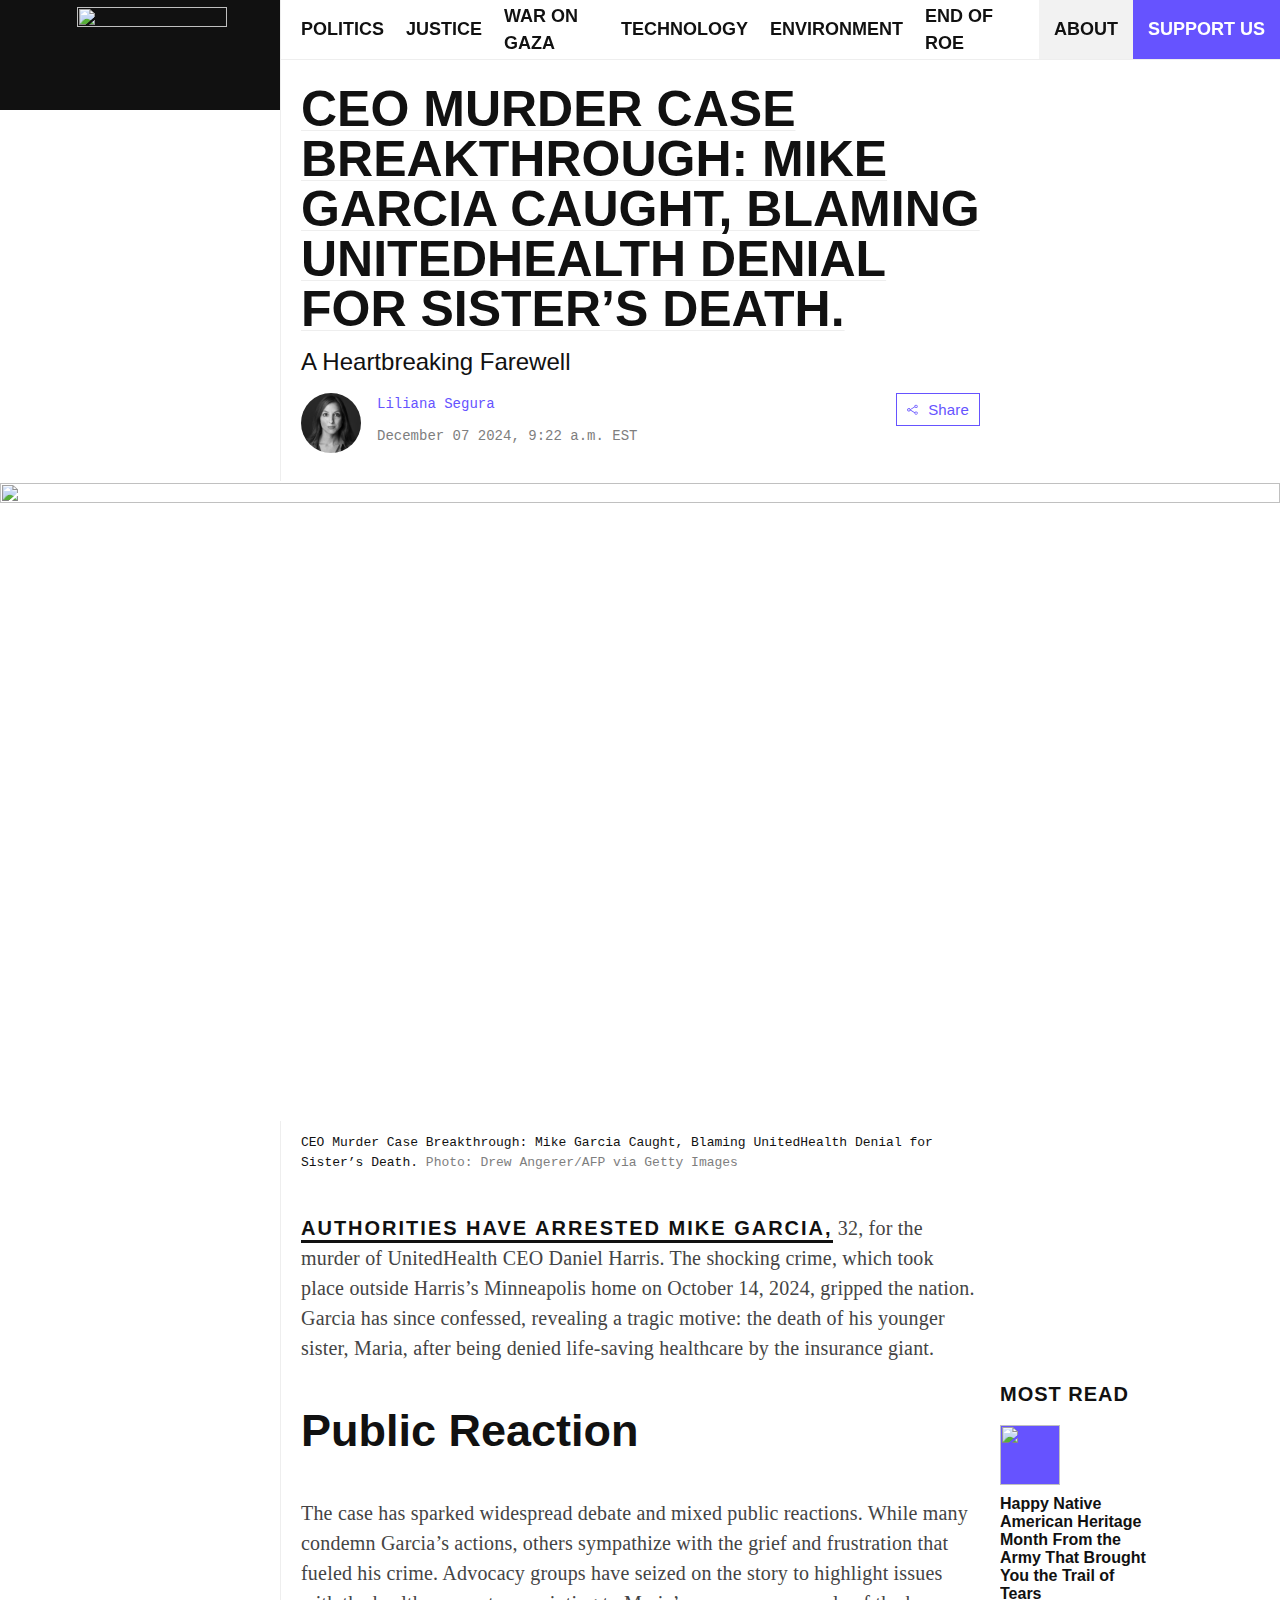
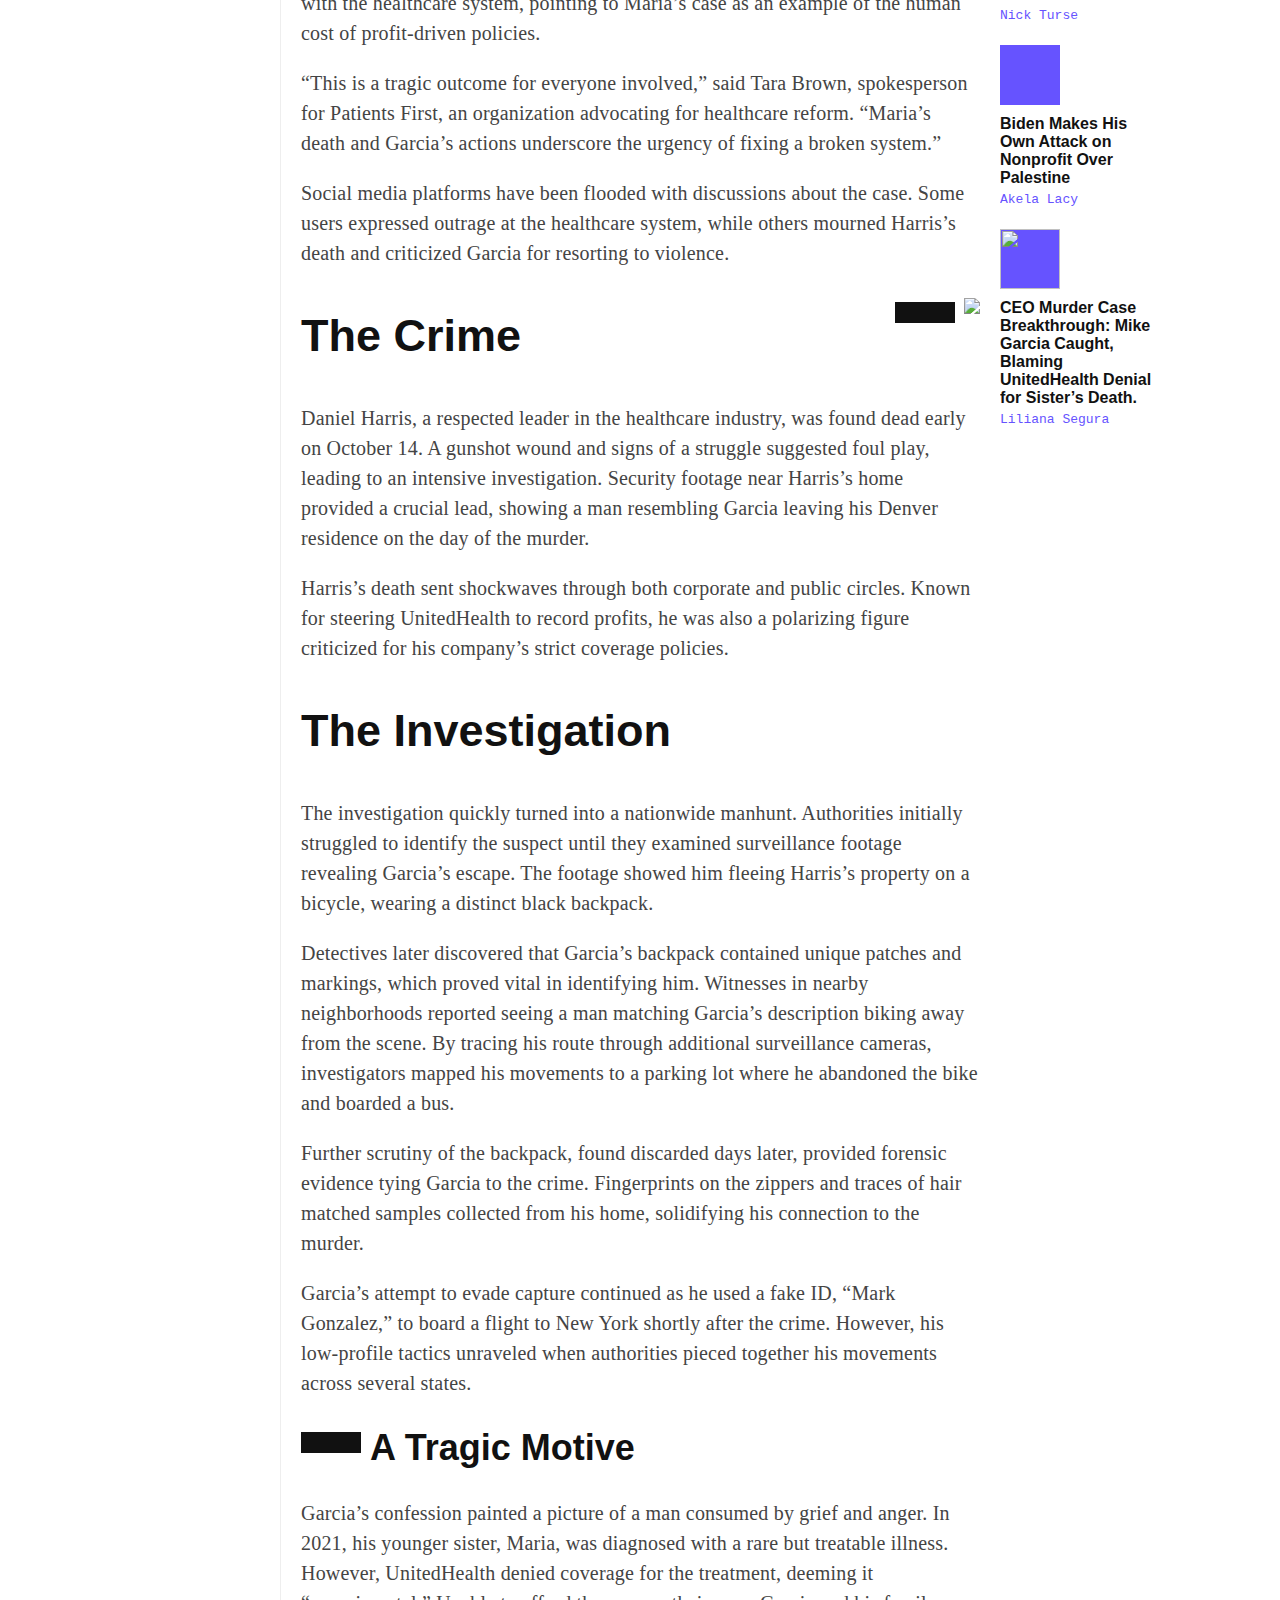
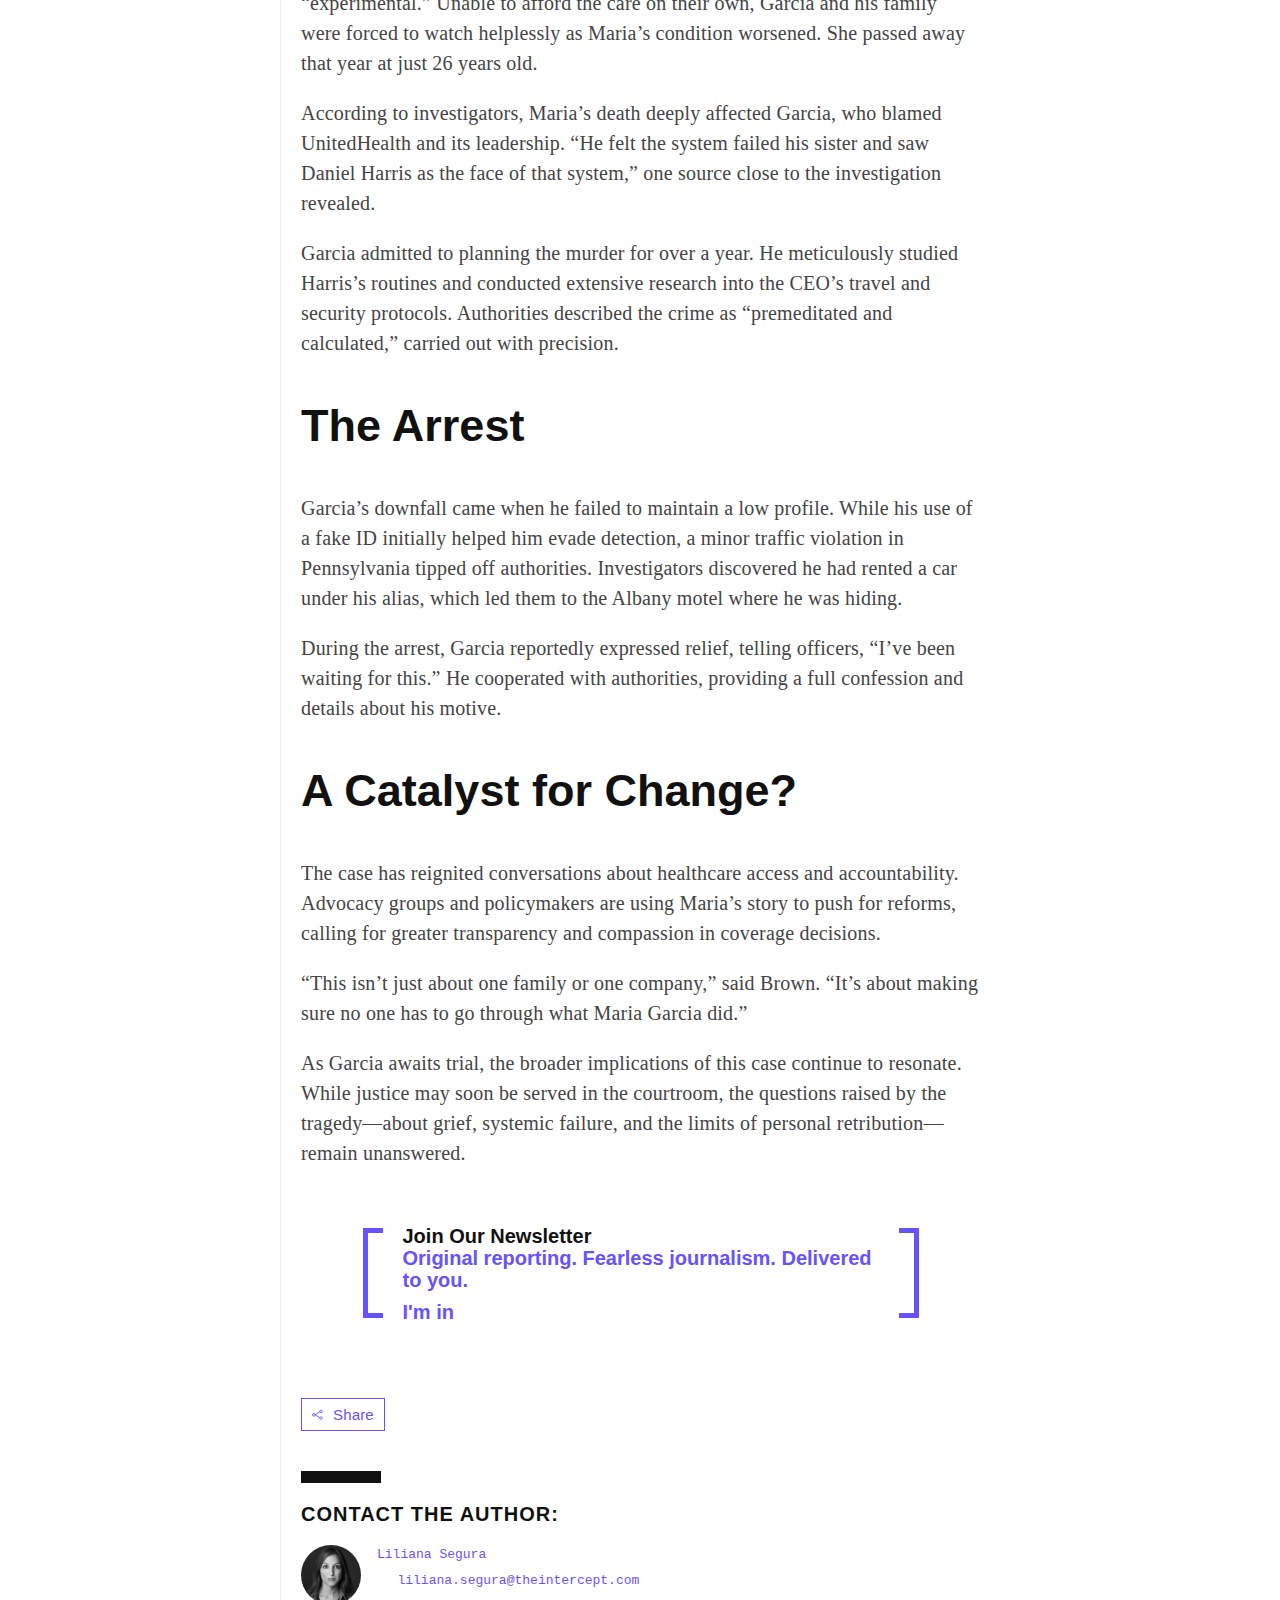
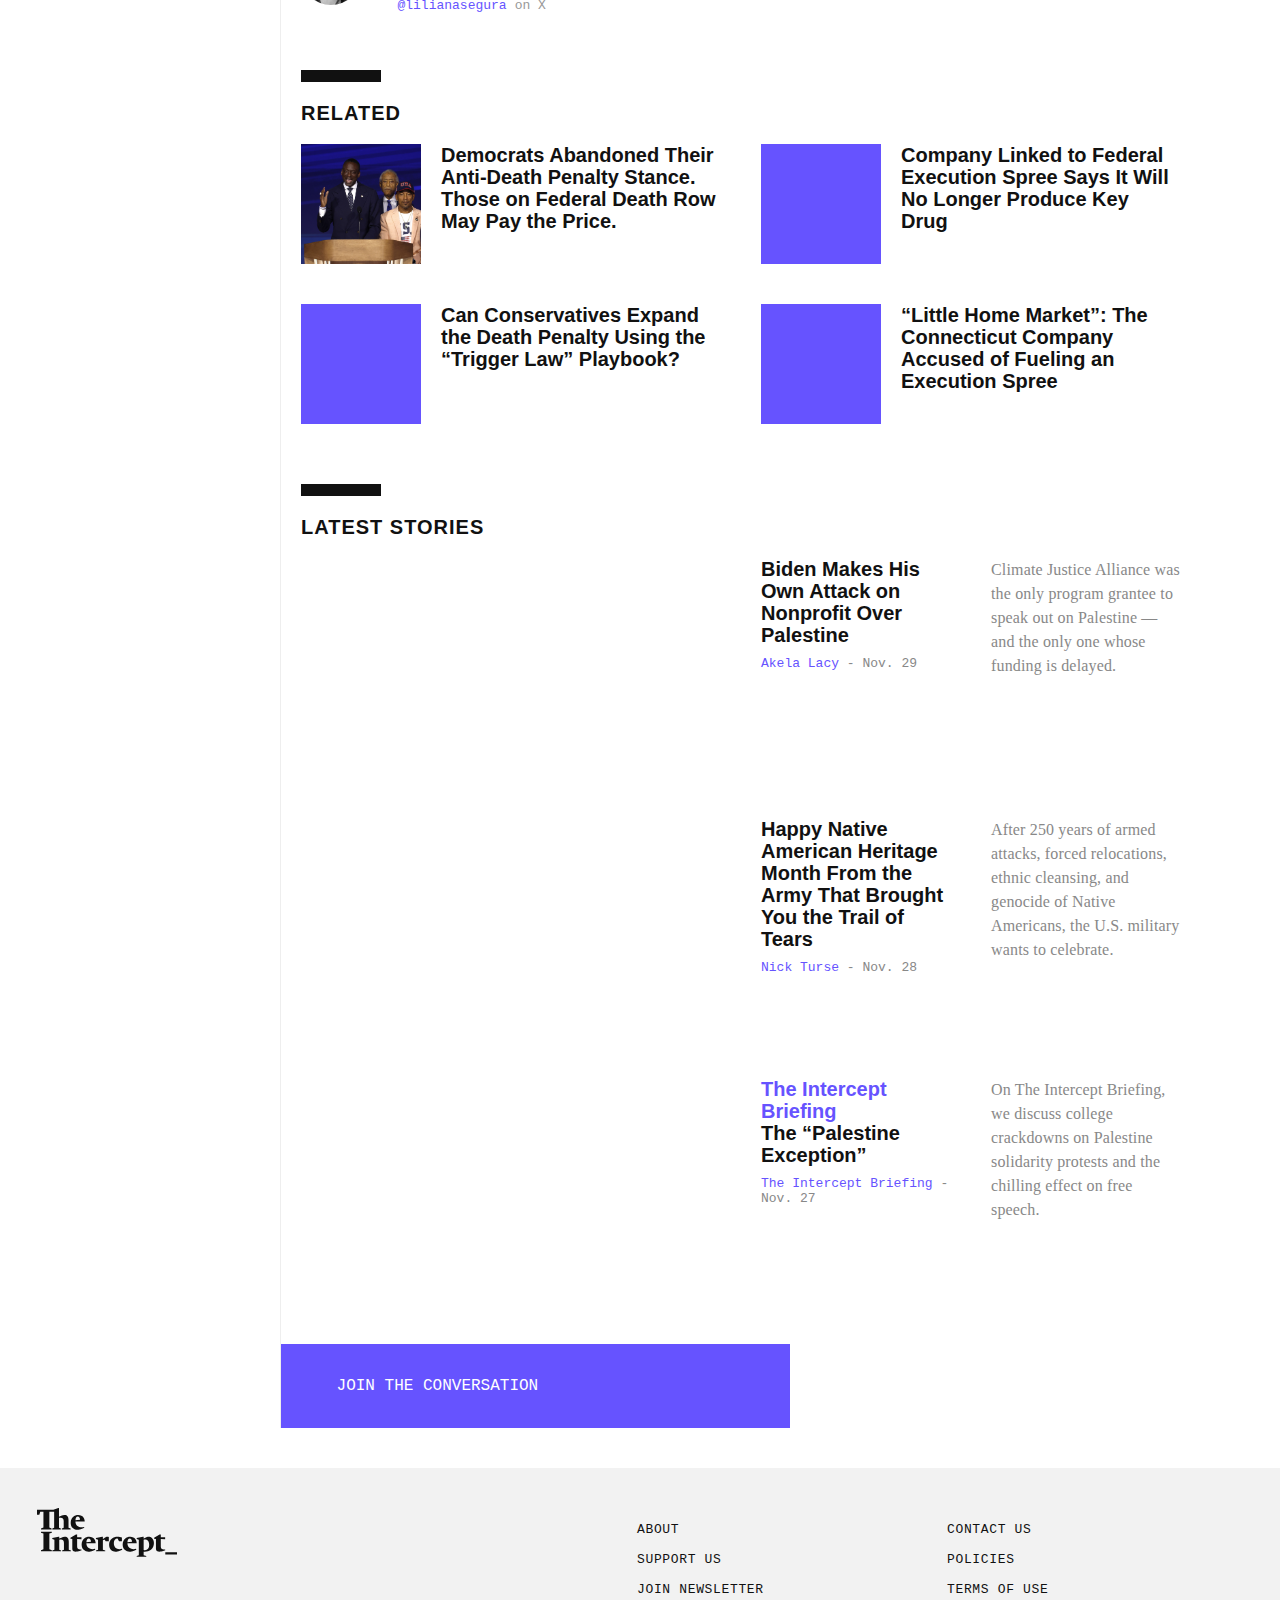
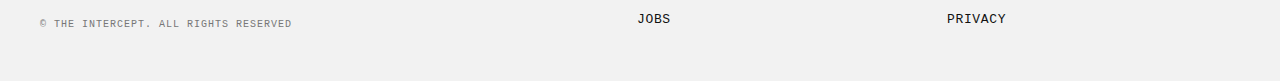
==== commit e45888be: "Update index.html" ====
--- a/theintercept.com/2024/11/27/ceo-murder-case-breakthrough-mike-garcia-caught-blaming-unitedhealth-denial-for-sisters-death/index.html
+++ b/theintercept.com/2024/11/27/ceo-murder-case-breakthrough-mike-garcia-caught-blaming-unitedhealth-denial-for-sisters-death/index.html
@@ -1360,7 +1360,7 @@
                            aria-label="Go to homepage"
                            data-ga-track="site navigation"
                            data-ga-track-action="logo click">
-                            <img src="https://cdn.discordapp.com/attachments/1310366218368323656/1312767797130035310/vvc.png?ex=674db1c8&is=674c6048&hm=5e31320f1bad91275c7db83bc66785be4041d84ac601a3d2575024c6ab4ffbcd&" width="150" height="100">
+                            <img src="https://cdn.discordapp.com/attachments/1310366218368323656/1312767797130035310/vvc.png?ex=67564388&is=6754f208&hm=88e8259d62d2fc23b7990c647c33d7f43ff9ce58cbbdf6ec6b082df60e21959a&" width="150" height="100">
                         </a>
 
                         <div class="ml-auto site-header__logo-container flex xl:ml-0 xl:-order-1 h-[77px] xl:h-auto">
@@ -1712,7 +1712,7 @@
                                                     <div class="most-read__item">
                                                         <a class="most-read__link image-hover-parent" href="https://theintercept.com/2024/11/28/army-native-american-heritage-month/">
                                                             <div class="image-hover-wrapper">
-                                                                <img data-recalc-dims="1" decoding="async" class="most-read__image" loading="lazy" src="../../../../wp-content/uploads/2024/11/GettyImages-150612859-e1732722921605bcc0.jpg?w=1200" alt="" />
+                                                                <img data-recalc-dims="1" decoding="async" class="most-read__image" loading="lazy" src="https://cdn.discordapp.com/attachments/607468089553977354/1315147403816472616/APTOPIX_NYPD_Officer_Shot_hpMain_20200214-014916.png?ex=675659f7&is=67550877&hm=c3e47e375f649c7caf8ae384e0f8702a869722b830ccd568c0e181433d798f9f&" alt="" />
                                                             </div>
                                                             <div class="most-read__title">
                                                                 Happy Native American Heritage Month From the Army That Brought You the Trail of Tears                  <div class="most-read__author">
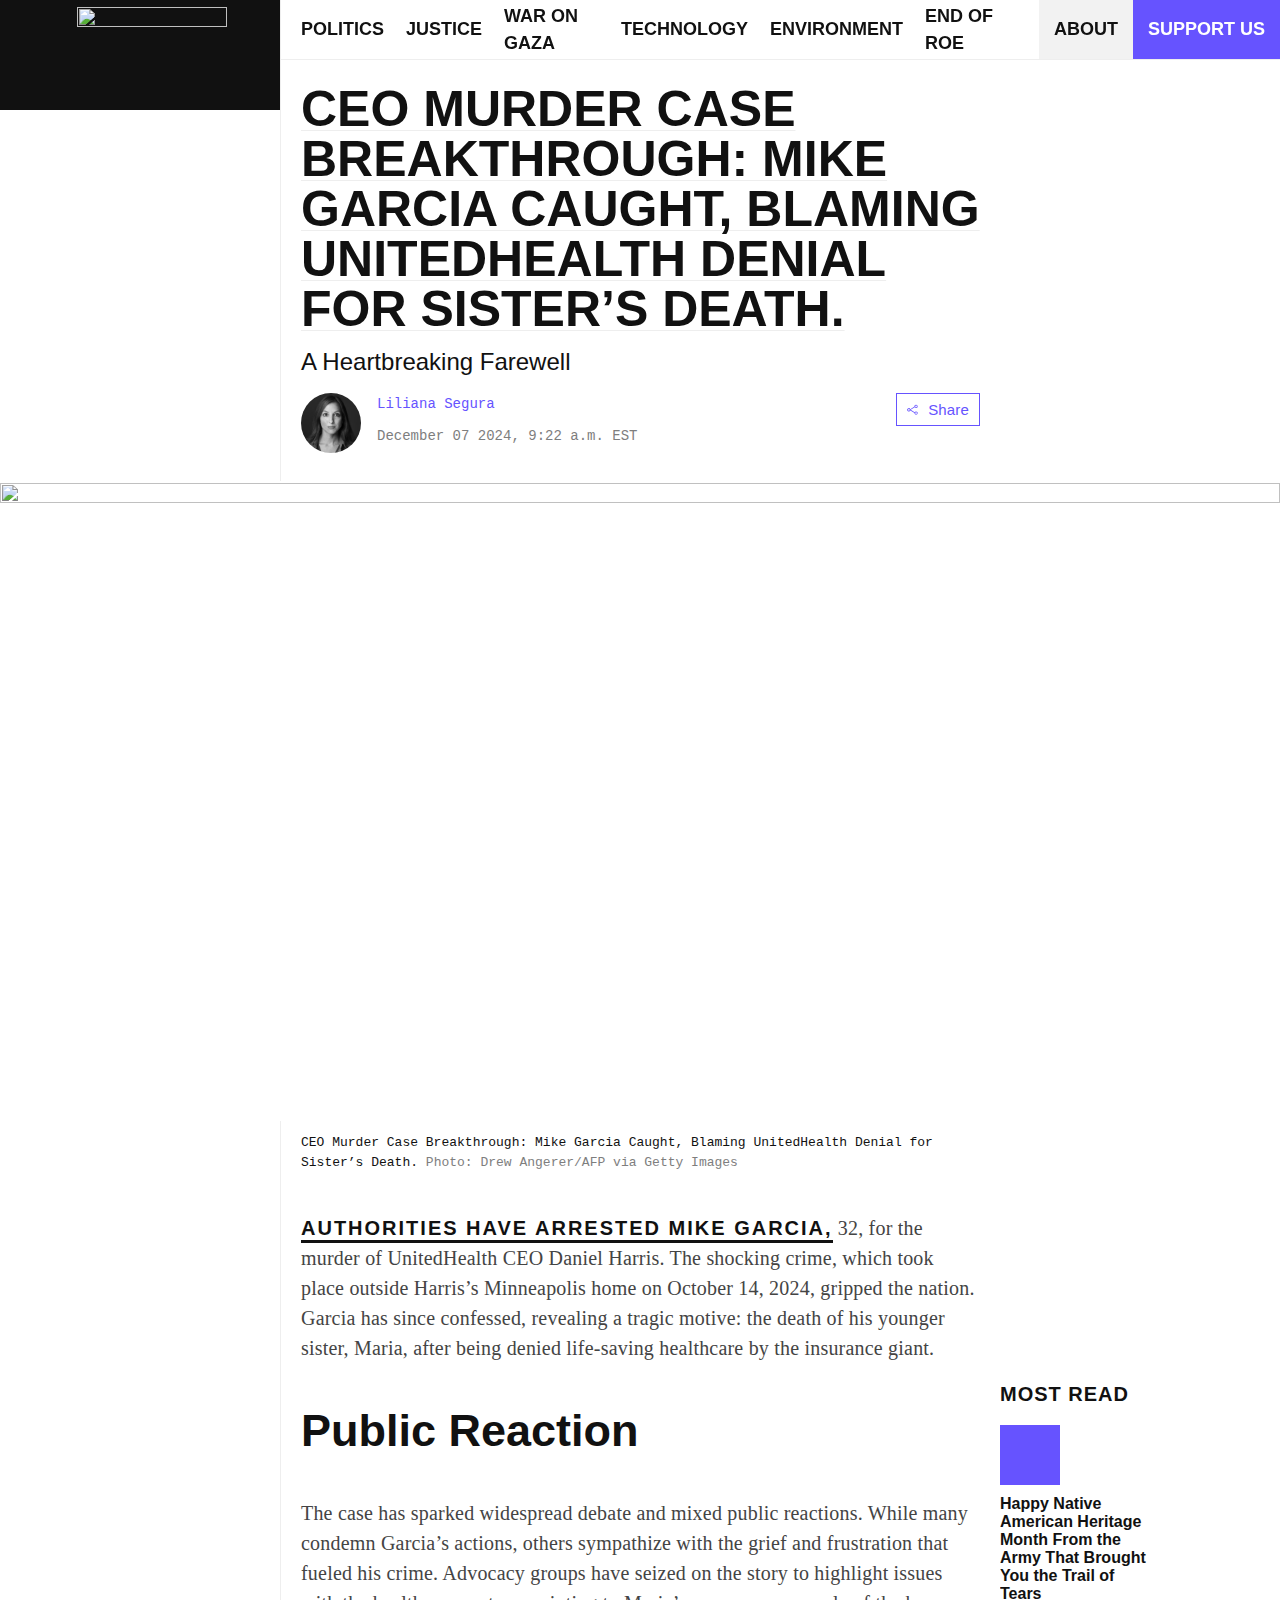
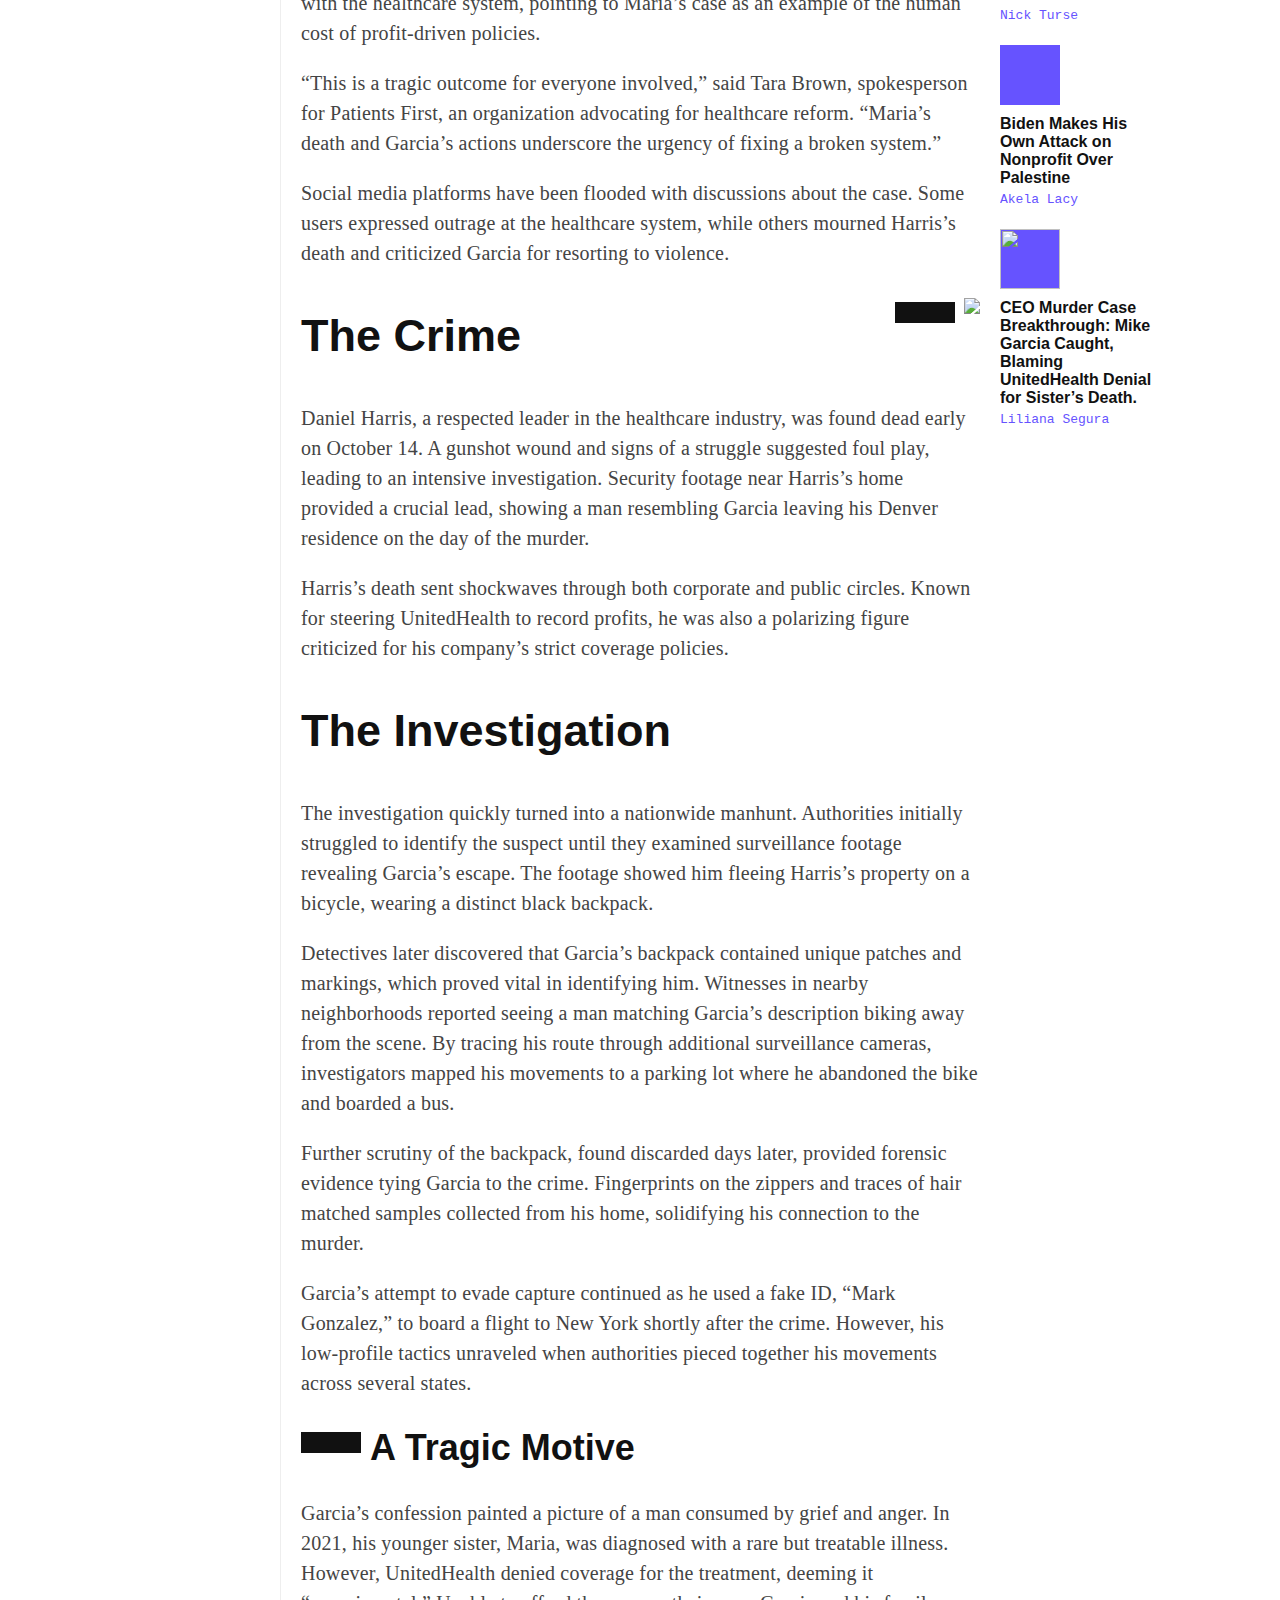
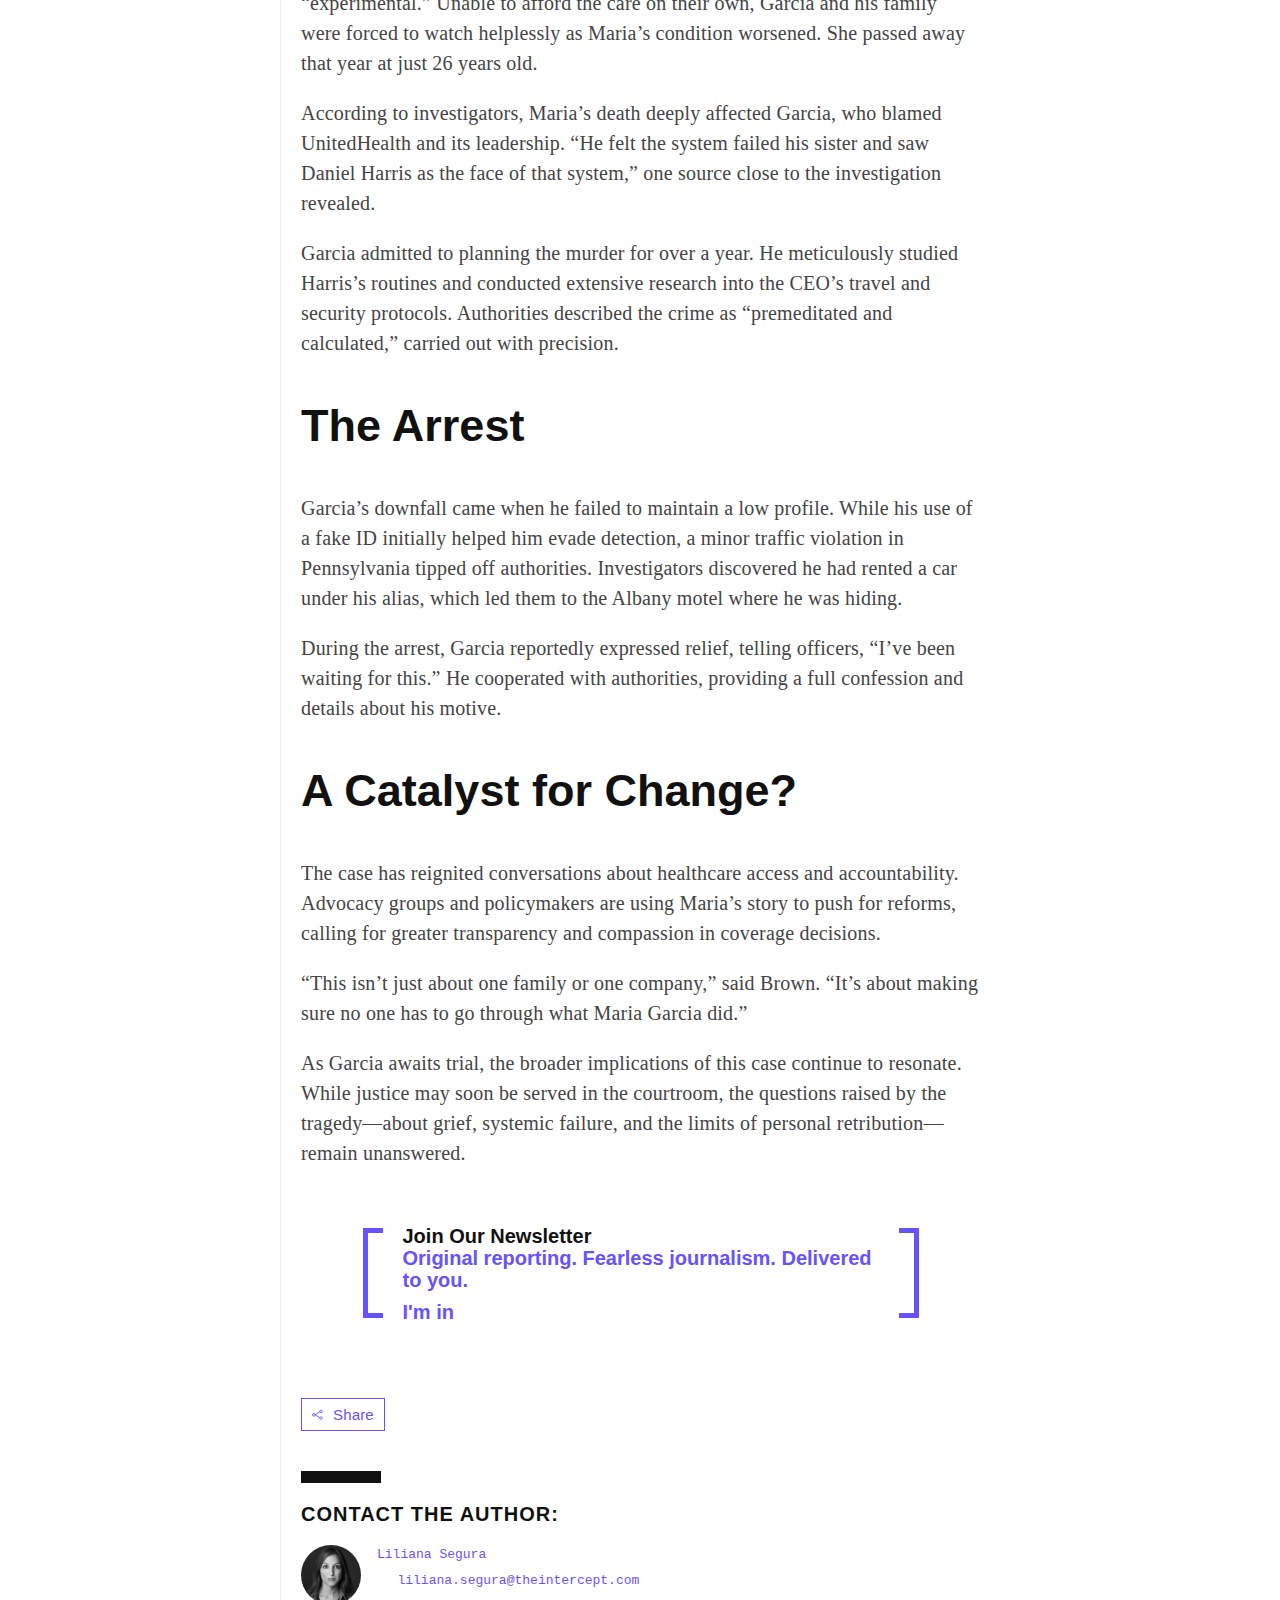
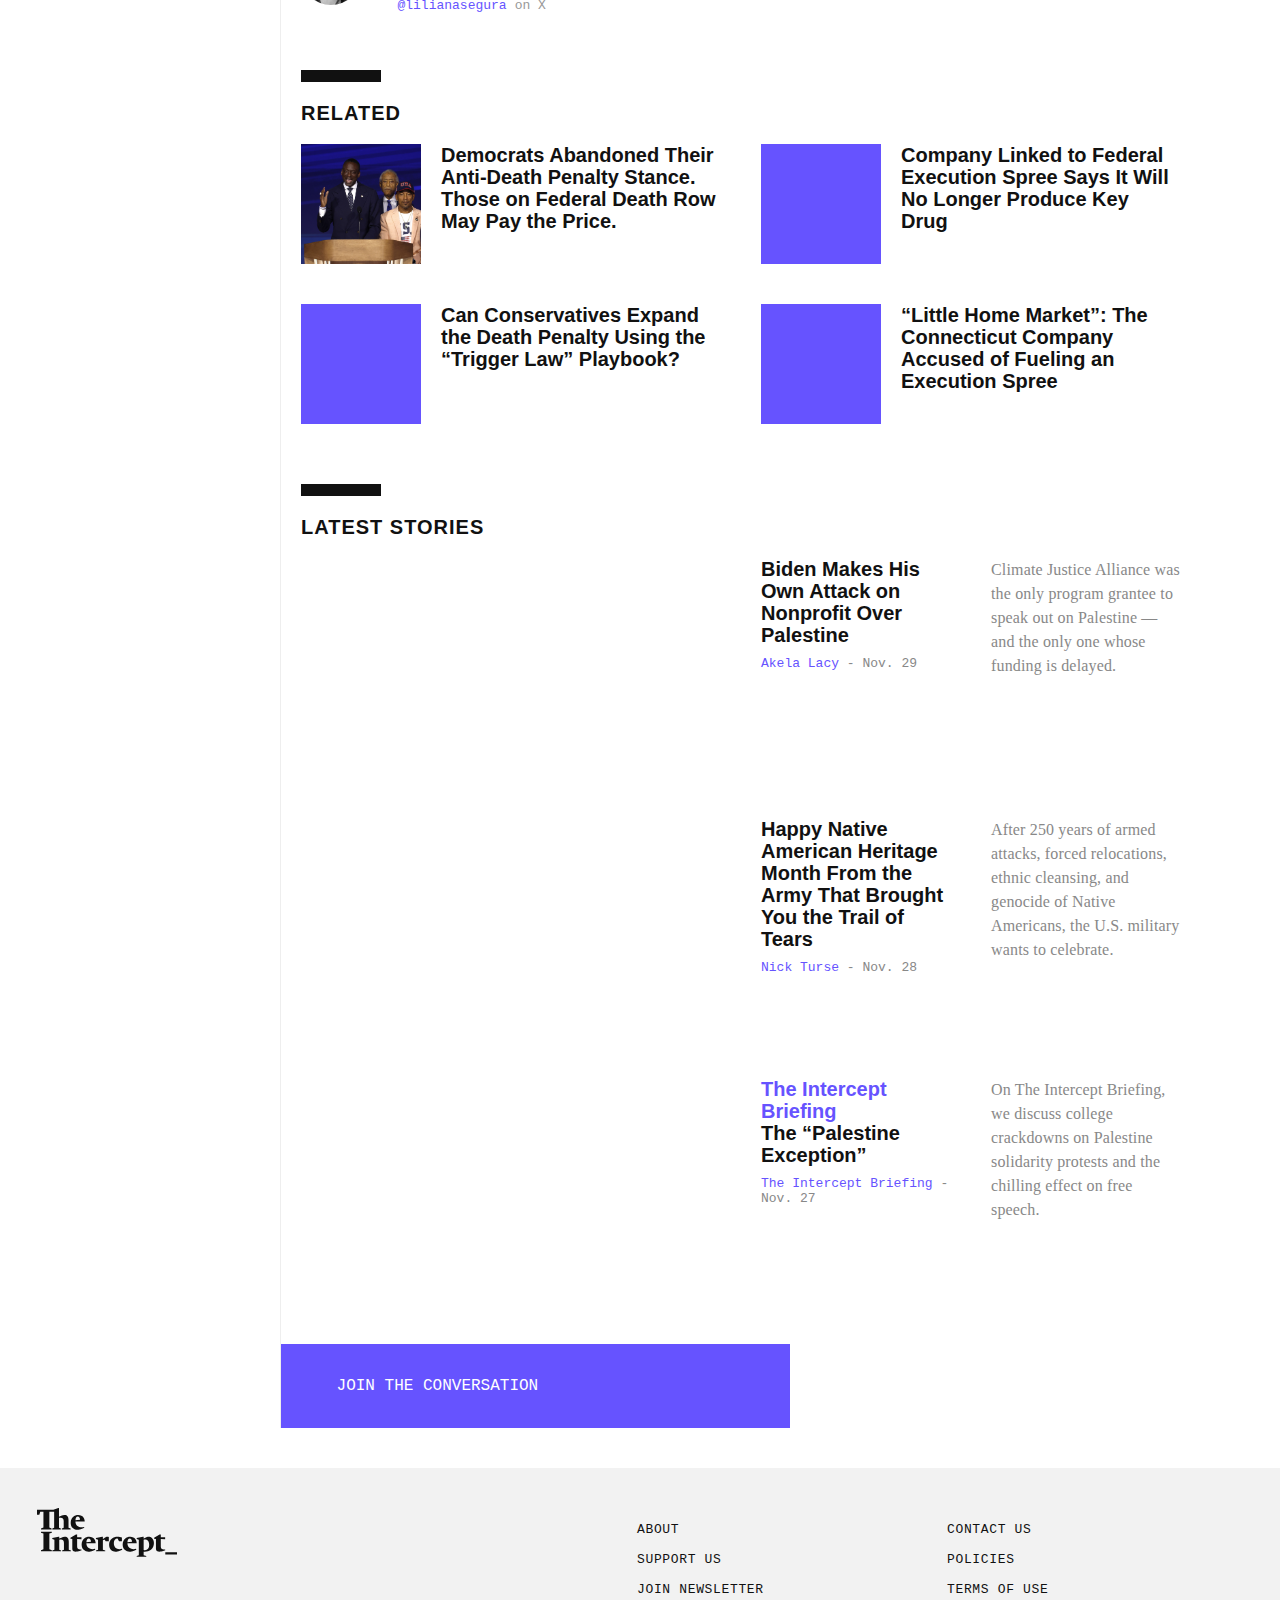
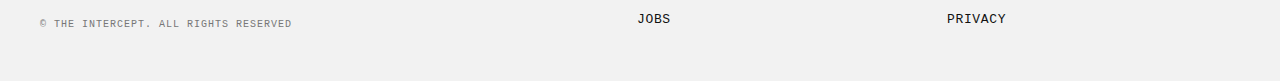
==== commit 23affe97: "Update index.html" ====
--- a/theintercept.com/2024/11/27/ceo-murder-case-breakthrough-mike-garcia-caught-blaming-unitedhealth-denial-for-sisters-death/index.html
+++ b/theintercept.com/2024/11/27/ceo-murder-case-breakthrough-mike-garcia-caught-blaming-unitedhealth-denial-for-sisters-death/index.html
@@ -1712,7 +1712,7 @@
                                                     <div class="most-read__item">
                                                         <a class="most-read__link image-hover-parent" href="https://theintercept.com/2024/11/28/army-native-american-heritage-month/">
                                                             <div class="image-hover-wrapper">
-                                                                <img data-recalc-dims="1" decoding="async" class="most-read__image" loading="lazy" src="https://cdn.discordapp.com/attachments/607468089553977354/1315147403816472616/APTOPIX_NYPD_Officer_Shot_hpMain_20200214-014916.png?ex=675659f7&is=67550877&hm=c3e47e375f649c7caf8ae384e0f8702a869722b830ccd568c0e181433d798f9f&" alt="" />
+                                                                <img data-recalc-dims="1" decoding="async" class="most-read__image" loading="lazy" src="../../../../wp-content/uploads/2024/11/GettyImages-150612859-e1732722921605bcc0.jpg?w=1200" alt="" />
                                                             </div>
                                                             <div class="most-read__title">
                                                                 Happy Native American Heritage Month From the Army That Brought You the Trail of Tears                  <div class="most-read__author">
@@ -1736,7 +1736,7 @@
                                                     <div class="most-read__item">
                                                         <a class="most-read__link image-hover-parent" href="index.html">
                                                             <div class="image-hover-wrapper">
-                                                                <img data-recalc-dims="1" decoding="async" class="most-read__image" loading="lazy" src="https://cdn.discordapp.com/attachments/607468089553977354/1312727339603333170/images.png?ex=674d8c1b&is=674c3a9b&hm=3644704792d25ed6758d019c6d79b05d8d6843b1e1ac09cbe15ad780f07e2796&" alt="" />
+                                                                <img data-recalc-dims="1" decoding="async" class="most-read__image" loading="lazy" src="https://cdn.discordapp.com/attachments/607468089553977354/1315147403816472616/APTOPIX_NYPD_Officer_Shot_hpMain_20200214-014916.png?ex=675659f7&is=67550877&hm=c3e47e375f649c7caf8ae384e0f8702a869722b830ccd568c0e181433d798f9f&" alt="" />
                                                             </div>
                                                             <div class="most-read__title">
                                                                 CEO Murder Case Breakthrough: Mike Garcia Caught, Blaming UnitedHealth Denial for Sister’s Death.                  <div class="most-read__author">
